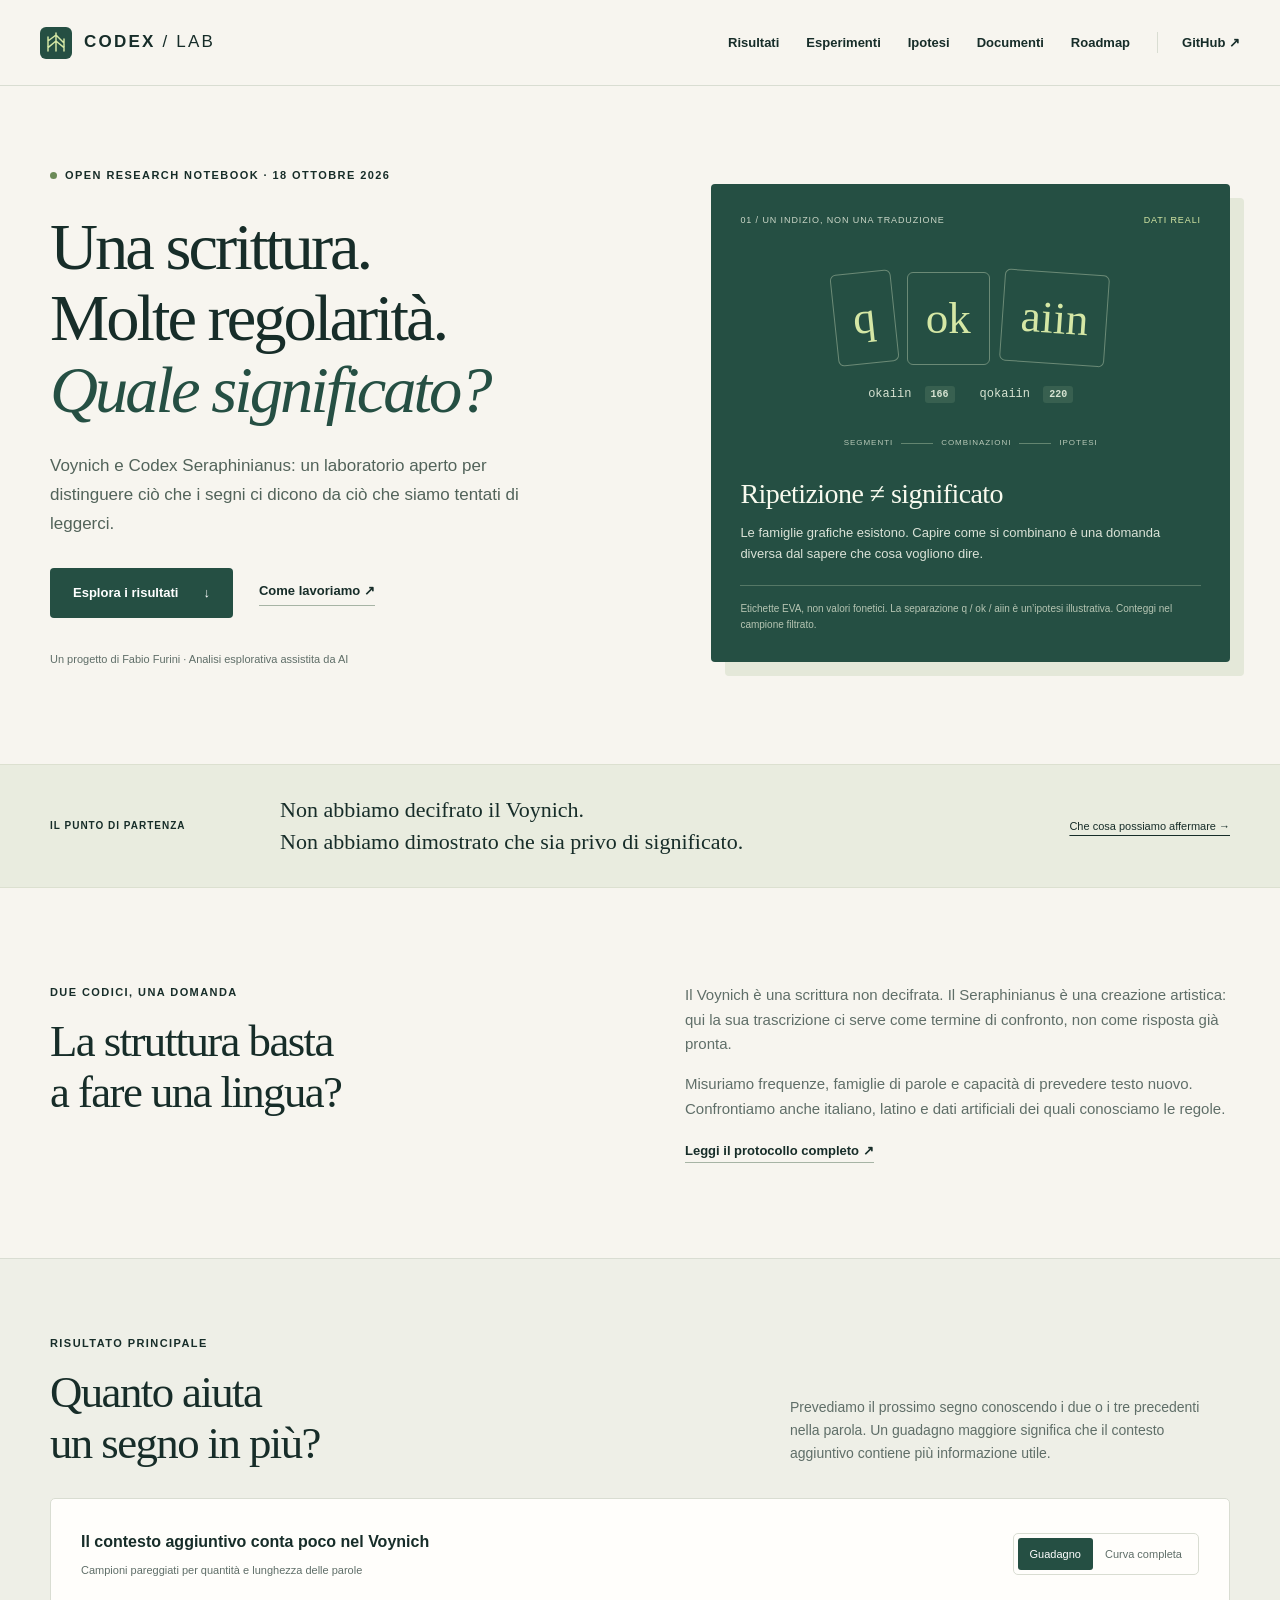
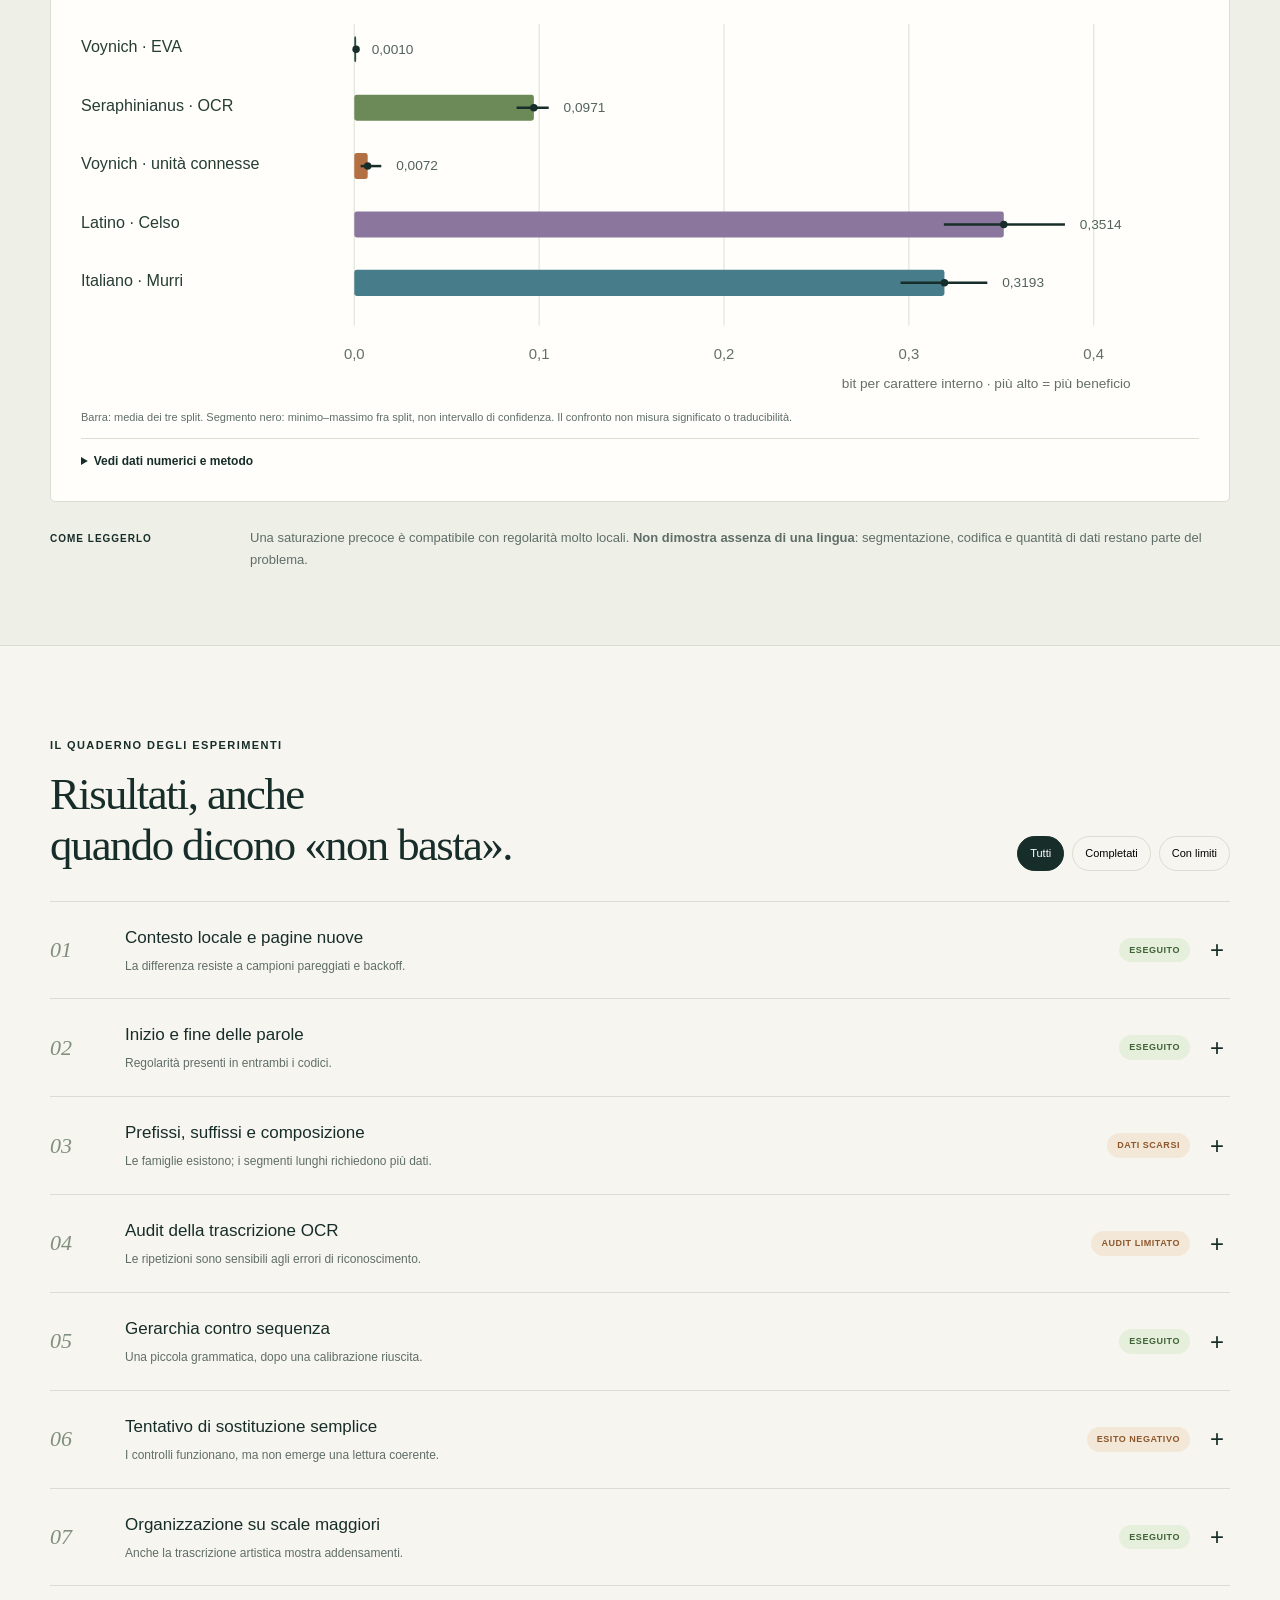
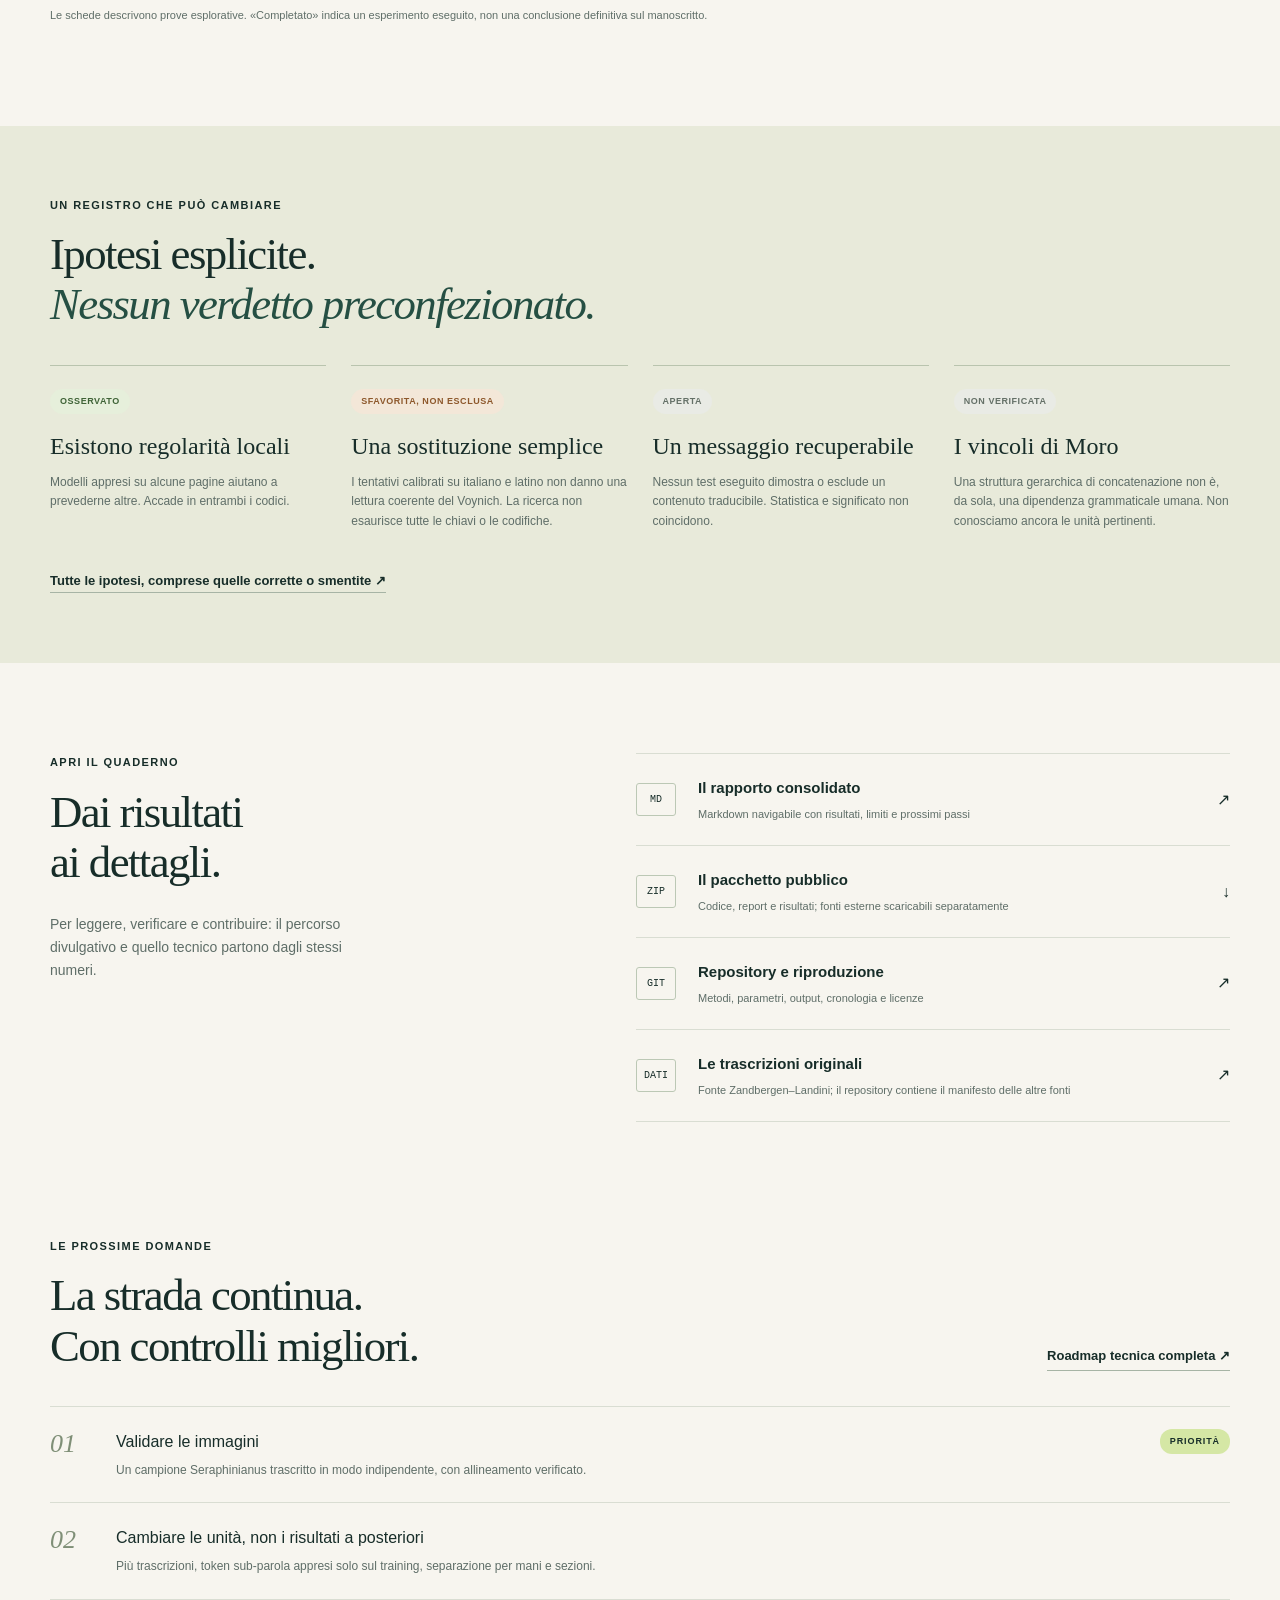
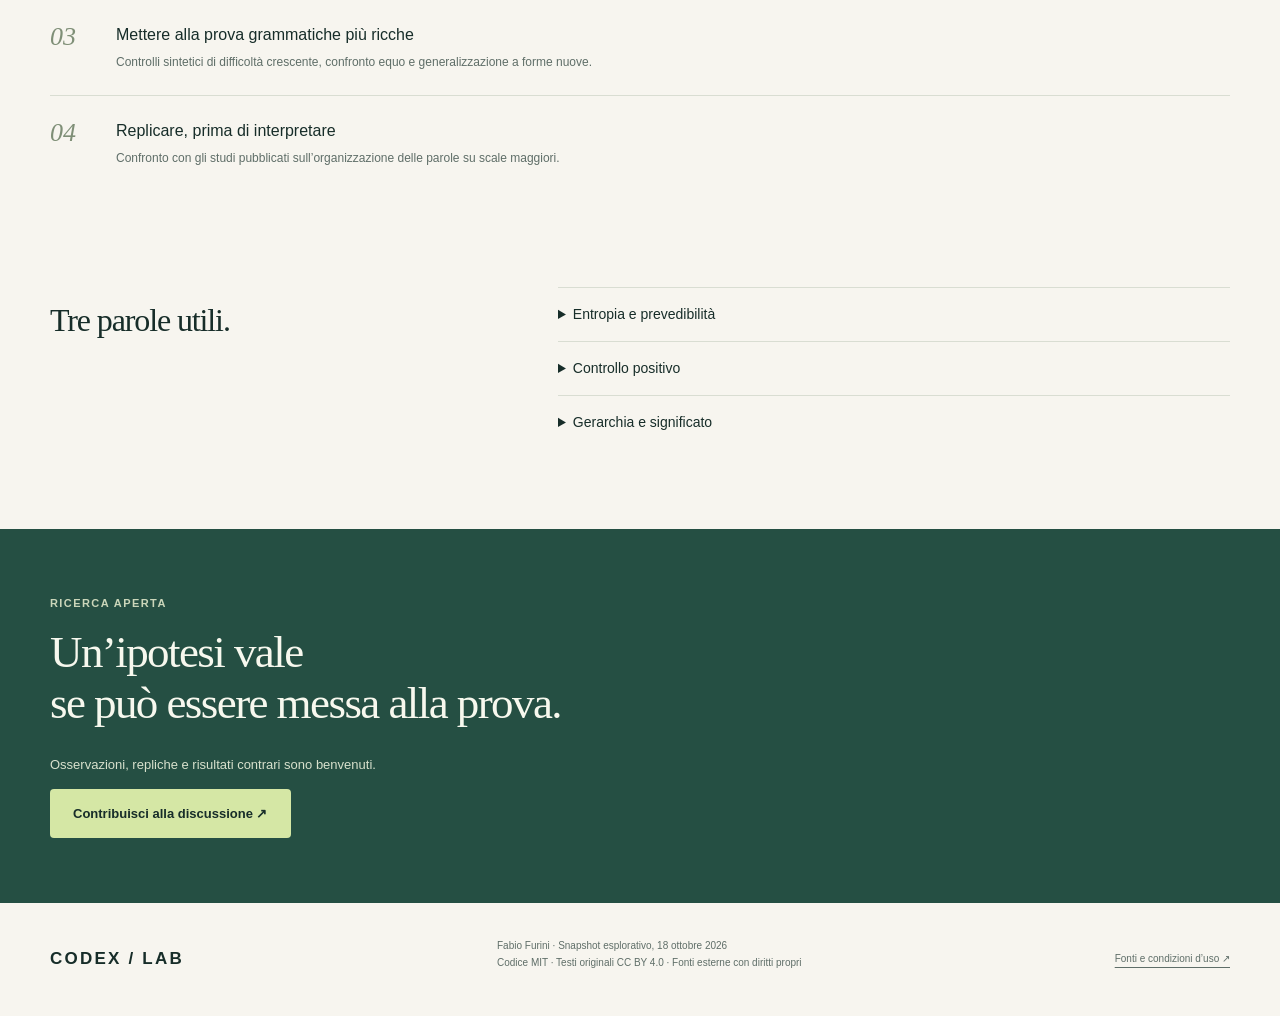
==== docs/index.html @ dea80197 "Publish structured research notebook, calibrated experiments and companion website" ====
<!doctype html><html lang="it"><head><meta charset="utf-8"><meta name="viewport" content="width=device-width,initial-scale=1"><meta name="description" content="Un laboratorio aperto su Voynich e Codex Seraphinianus: esperimenti riproducibili, ipotesi, risultati e limiti della decifrazione."><meta name="theme-color" content="#183b33"><title>Voynich & Seraphinianus — Open Research Lab</title><link rel="icon" href="assets/mark.svg" type="image/svg+xml"><link rel="stylesheet" href="styles.css"><script defer src="app.js"></script></head><body>
<a class="skip" href="#main">Salta al contenuto</a><header><a class="brand" href="#"><img src="assets/mark.svg" width="32" height="32" alt=""><span>CODEX<span class="brand-light"> / LAB</span></span></a><button id="menu" aria-controls="navigation" aria-expanded="false">Menu ☰</button><nav id="navigation" aria-label="Principale"><a href="#risultati">Risultati</a><a href="#esperimenti">Esperimenti</a><a href="#ipotesi">Ipotesi</a><a href="#documenti">Documenti</a><a href="#roadmap">Roadmap</a><a class="nav-repo" href="https://github.com/fabiofurini/voynich-seraphinianus-lab">GitHub ↗</a></nav></header>
<main id="main"><section class="hero wrap"><div class="hero-copy"><div class="eyebrow"><span class="dot"></span> OPEN RESEARCH NOTEBOOK · 18 OTTOBRE 2026</div><h1>Una scrittura.<br>Molte regolarità.<br><em>Quale significato?</em></h1><p class="lead">Voynich e Codex Seraphinianus: un laboratorio aperto per distinguere ciò che i segni ci dicono da ciò che siamo tentati di leggerci.</p><div class="actions"><a class="button primary" href="#risultati">Esplora i risultati <span>↓</span></a><a class="text-link" href="#metodo">Come lavoriamo ↗</a></div><p class="byline">Un progetto di Fabio Furini · Analisi esplorativa assistita da AI</p></div><div class="hero-panel"><div class="panel-caption"><span>01 / UN INDIZIO, NON UNA TRADUZIONE</span><span class="live">DATI REALI</span></div><div class="word-demo"><span>q</span><span>ok</span><span>aiin</span></div><div class="stems"><span>okaiin <b>166</b></span><span>qokaiin <b>220</b></span></div><div class="branch"><span>SEGMENTI</span><i></i><span>COMBINAZIONI</span><i></i><span>IPOTESI</span></div><h2>Ripetizione ≠ significato</h2><p>Le famiglie grafiche esistono. Capire come si combinano è una domanda diversa dal sapere che cosa vogliono dire.</p><small>Etichette EVA, non valori fonetici. La separazione q / ok / aiin è un’ipotesi illustrativa. Conteggi nel campione filtrato.</small></div></section>
<div class="statement"><div class="wrap"><span class="label">IL PUNTO DI PARTENZA</span><p>Non abbiamo decifrato il Voynich.<br>Non abbiamo dimostrato che sia privo di significato.</p><a href="#ipotesi">Che cosa possiamo affermare →</a></div></div>
<section class="wrap intro" id="metodo"><div><div class="eyebrow">DUE CODICI, UNA DOMANDA</div><h2>La struttura basta<br>a fare una lingua?</h2></div><div><p>Il Voynich è una scrittura non decifrata. Il Seraphinianus è una creazione artistica: qui la sua trascrizione ci serve come termine di confronto, non come risposta già pronta.</p><p>Misuriamo frequenze, famiglie di parole e capacità di prevedere testo nuovo. Confrontiamo anche italiano, latino e dati artificiali dei quali conosciamo le regole.</p><a class="text-link" href="https://github.com/fabiofurini/voynich-seraphinianus-lab/blob/main/REPRODUCIBILITY.md">Leggi il protocollo completo ↗</a></div></section>
<section class="results-section" id="risultati"><div class="wrap"><div class="section-head"><div><div class="eyebrow">RISULTATO PRINCIPALE</div><h2>Quanto aiuta<br>un segno in più?</h2></div><p>Prevediamo il prossimo segno conoscendo i due o i tre precedenti nella parola. Un guadagno maggiore significa che il contesto aggiuntivo contiene più informazione utile.</p></div><div class="chart-card"><div class="chart-toolbar"><div><h3>Il contesto aggiuntivo conta poco nel Voynich</h3><p>Campioni pareggiati per quantità e lunghezza delle parole</p></div><div class="segmented" role="group" aria-label="Tipo di grafico"><button class="selected" id="gain-view" aria-pressed="true">Guadagno</button><button id="curve-view" aria-pressed="false">Curva completa</button></div></div><div id="chart" class="chart" aria-live="polite"><p>Caricamento dei risultati…</p></div><p id="chart-note" class="chart-note"></p><details class="data-table"><summary>Vedi dati numerici e metodo</summary><div class="table-scroll"><table><caption>Guadagno da ordine 2 a 3, bit per carattere interno; tre split</caption><thead><tr><th>Corpus</th><th>Minimo</th><th>Massimo</th></tr></thead><tbody id="chart-values"></tbody></table></div><p>Stesso numero di parole per lunghezza (4–10 unità); pagine separate per apprendimento, validazione e verifica. Modelli interpolati con parametri scelti in validazione. Gli intervalli min–max non sono intervalli di confidenza. Le codifiche restano diverse; i controlli italiano e latino sono singoli testi.</p><p>Accorpare i gruppi EVA cambia l’unità osservata: il guadagno del Voynich non è esattamente zero.</p></details><noscript><p>JavaScript è disattivato. <a href="assets/results.json">Scarica i dati del grafico</a> oppure <a href="https://github.com/fabiofurini/voynich-seraphinianus-lab/blob/main/reports/2026-10-18-consolidated.md">leggi il rapporto Markdown</a>.</p></noscript></div><div class="reading"><span>COME LEGGERLO</span><p>Una saturazione precoce è compatibile con regolarità molto locali. <strong>Non dimostra assenza di una lingua</strong>: segmentazione, codifica e quantità di dati restano parte del problema.</p></div></div></section>
<section class="wrap experiments" id="esperimenti"><div class="section-head"><div><div class="eyebrow">IL QUADERNO DEGLI ESPERIMENTI</div><h2>Risultati, anche<br>quando dicono «non basta».</h2></div><div class="filters" role="group" aria-label="Filtra esperimenti"><button data-filter="all" class="selected" aria-pressed="true">Tutti</button><button data-filter="completed" aria-pressed="false">Completati</button><button data-filter="limited" aria-pressed="false">Con limiti</button></div></div><div id="experiment-list"></div><p class="muted">Le schede descrivono prove esplorative. «Completato» indica un esperimento eseguito, non una conclusione definitiva sul manoscritto.</p></section>
<section class="hypotheses-section" id="ipotesi"><div class="wrap"><div class="eyebrow">UN REGISTRO CHE PUÒ CAMBIARE</div><h2>Ipotesi esplicite.<br><em>Nessun verdetto preconfezionato.</em></h2><div class="hypothesis-grid"><article><span class="status green">OSSERVATO</span><h3>Esistono regolarità locali</h3><p>Modelli appresi su alcune pagine aiutano a prevederne altre. Accade in entrambi i codici.</p></article><article><span class="status amber">SFAVORITA, NON ESCLUSA</span><h3>Una sostituzione semplice</h3><p>I tentativi calibrati su italiano e latino non danno una lettura coerente del Voynich. La ricerca non esaurisce tutte le chiavi o le codifiche.</p></article><article><span class="status gray">APERTA</span><h3>Un messaggio recuperabile</h3><p>Nessun test eseguito dimostra o esclude un contenuto traducibile. Statistica e significato non coincidono.</p></article><article><span class="status gray">NON VERIFICATA</span><h3>I vincoli di Moro</h3><p>Una struttura gerarchica di concatenazione non è, da sola, una dipendenza grammaticale umana. Non conosciamo ancora le unità pertinenti.</p></article></div><a class="text-link" href="https://github.com/fabiofurini/voynich-seraphinianus-lab/blob/main/HYPOTHESES.md">Tutte le ipotesi, comprese quelle corrette o smentite ↗</a></div></section>
<section class="wrap document-section" id="documenti"><div><div class="eyebrow">APRI IL QUADERNO</div><h2>Dai risultati<br>ai dettagli.</h2><p>Per leggere, verificare e contribuire: il percorso divulgativo e quello tecnico partono dagli stessi numeri.</p></div><div class="document-list"><a href="https://github.com/fabiofurini/voynich-seraphinianus-lab/blob/main/reports/2026-10-18-consolidated.md"><span class="doc-icon">MD</span><div><h3>Il rapporto consolidato</h3><p>Markdown navigabile con risultati, limiti e prossimi passi</p></div><span>↗</span></a><a href="downloads/lab-public-snapshot.zip"><span class="doc-icon">ZIP</span><div><h3>Il pacchetto pubblico</h3><p>Codice, report e risultati; fonti esterne scaricabili separatamente</p></div><span>↓</span></a><a href="https://github.com/fabiofurini/voynich-seraphinianus-lab"><span class="doc-icon">GIT</span><div><h3>Repository e riproduzione</h3><p>Metodi, parametri, output, cronologia e licenze</p></div><span>↗</span></a><a href="https://www.voynich.nu/transcr.html"><span class="doc-icon">DATI</span><div><h3>Le trascrizioni originali</h3><p>Fonte Zandbergen–Landini; il repository contiene il manifesto delle altre fonti</p></div><span>↗</span></a></div></section>
<section class="wrap roadmap" id="roadmap"><div class="section-head"><div><div class="eyebrow">LE PROSSIME DOMANDE</div><h2>La strada continua.<br>Con controlli migliori.</h2></div><a class="text-link" href="https://github.com/fabiofurini/voynich-seraphinianus-lab/blob/main/ROADMAP.md">Roadmap tecnica completa ↗</a></div><ol><li><span>01</span><div><h3>Validare le immagini</h3><p>Un campione Seraphinianus trascritto in modo indipendente, con allineamento verificato.</p></div><b>PRIORITÀ</b></li><li><span>02</span><div><h3>Cambiare le unità, non i risultati a posteriori</h3><p>Più trascrizioni, token sub-parola appresi solo sul training, separazione per mani e sezioni.</p></div></li><li><span>03</span><div><h3>Mettere alla prova grammatiche più ricche</h3><p>Controlli sintetici di difficoltà crescente, confronto equo e generalizzazione a forme nuove.</p></div></li><li><span>04</span><div><h3>Replicare, prima di interpretare</h3><p>Confronto con gli studi pubblicati sull’organizzazione delle parole su scale maggiori.</p></div></li></ol></section>
<section class="wrap glossary"><h2>Tre parole utili.</h2><div><details><summary>Entropia e prevedibilità</summary><p>Misuriamo quanti bit servono al modello per descrivere un segno non ancora visto. Meno bit significa una previsione migliore, non una traduzione migliore.</p></details><details><summary>Controllo positivo</summary><p>Un testo artificiale di cui conosciamo la regola. Se il test non la trova lì, non possiamo interpretare il suo fallimento sul Voynich.</p></details><details><summary>Gerarchia e significato</summary><p>Una grammatica probabilistica può organizzare sequenze in alberi senza assegnare loro significati. La sola esistenza di un albero non verifica i vincoli discussi da Andrea Moro.</p></details></div></section>
<section class="closing"><div class="wrap"><div class="eyebrow">RICERCA APERTA</div><h2>Un’ipotesi vale<br>se può essere messa alla prova.</h2><p>Osservazioni, repliche e risultati contrari sono benvenuti.</p><a class="button primary" href="https://github.com/fabiofurini/voynich-seraphinianus-lab/issues">Contribuisci alla discussione ↗</a></div></section></main><footer class="wrap"><a class="brand" href="#">CODEX / LAB</a><p>Fabio Furini · Snapshot esplorativo, 18 ottobre 2026<br>Codice MIT · Testi originali CC BY 4.0 · Fonti esterne con diritti propri</p><a href="https://github.com/fabiofurini/voynich-seraphinianus-lab/blob/main/RIGHTS.md">Fonti e condizioni d’uso ↗</a></footer></body></html>
---- docs/styles.css ----
:root{--paper:#f7f5ef;--ink:#172d29;--muted:#5f6e68;--green:#254f43;--lime:#d5e7a5;--line:#d9ddd2;--orange:#b56a3d;--white:#fffefb;--serif:Georgia,'Times New Roman',serif;--sans:Inter,Arial,Helvetica,sans-serif}*{box-sizing:border-box}html{scroll-behavior:smooth;scroll-padding-top:100px}body{margin:0;background:var(--paper);color:var(--ink);font-family:var(--sans);font-size:16px;line-height:1.65}a{color:inherit;text-underline-offset:5px}button,a{-webkit-tap-highlight-color:transparent}button{font:inherit;cursor:pointer}button:focus-visible,a:focus-visible,summary:focus-visible{outline:3px solid #b07839;outline-offset:5px}.wrap{width:min(1180px,calc(100% - 80px));margin:auto}header{height:86px;display:flex;align-items:center;justify-content:space-between;border-bottom:1px solid var(--line);padding:0 40px;position:sticky;top:0;background:#f7f5eff5;backdrop-filter:blur(12px);z-index:10}.brand{font-size:17px;letter-spacing:.13em;font-weight:800;display:flex;align-items:center;gap:12px;text-decoration:none}.brand-light{font-weight:400}nav{display:flex;gap:27px;align-items:center;font-size:13px;font-weight:600}nav a{text-decoration:none}nav a:hover{color:var(--orange)}.nav-repo{border-left:1px solid var(--line);padding-left:24px}#menu{display:none}.skip{position:absolute;top:-100px;background:var(--ink);color:white;padding:12px;z-index:100}.skip:focus{top:0}.hero{display:grid;grid-template-columns:1.15fr 1fr;gap:65px;align-items:center;padding-top:80px;padding-bottom:85px}.eyebrow{font-size:11px;letter-spacing:.13em;font-weight:700;display:flex;align-items:center;gap:8px}.dot{height:7px;width:7px;border-radius:50%;background:#6b8a57;display:inline-block}h1,h2,h3,p{margin-top:0}h1{font:normal clamp(42px,5.2vw,72px)/1.07 var(--serif);letter-spacing:-.045em;margin:27px 0}h1 em,h2 em{font-weight:normal;color:var(--green)}.lead{font-size:17px;line-height:1.7;max-width:490px;color:#52635a}.actions{display:flex;align-items:center;gap:26px;margin-top:30px}.button{padding:14px 23px;border-radius:4px;display:inline-flex;align-items:center;gap:25px;text-decoration:none;font-size:13px;font-weight:700}.primary{background:var(--green);color:white;transition:background .2s,transform .2s}.primary:hover{background:#356853;transform:translateY(-2px)}.text-link{font-size:13px;font-weight:650;text-decoration:none;border-bottom:1px solid #a7b4a5;padding-bottom:4px}.byline{font-size:11px;color:var(--muted);margin-top:32px}.hero-panel{background:var(--green);color:#f8faee;padding:29px;border-radius:4px;position:relative;box-shadow:14px 14px 0 #e4e8d9}.panel-caption{display:flex;justify-content:space-between;gap:16px;font-size:9px;letter-spacing:.1em;color:#cad6c7}.live{color:var(--lime);white-space:nowrap}.word-demo{display:flex;align-items:center;justify-content:center;gap:12px;padding:45px 0 20px}.word-demo span{font-family:var(--serif);font-size:45px;border:1px solid #6b8a76;border-radius:6px;padding:8px 18px;color:var(--lime)}.word-demo span:first-child{transform:rotate(-6deg)}.word-demo span:last-child{transform:rotate(4deg)}.stems{display:flex;justify-content:center;gap:25px;font-family:monospace;font-size:12px;color:#d7e3d2}.stems b{font-size:10px;background:#386050;border-radius:3px;padding:3px 6px;margin-left:6px}.branch{display:flex;align-items:center;justify-content:center;font-size:8px;letter-spacing:.12em;color:#b8c9b8;margin:32px 0 28px}.branch i{height:1px;width:32px;background:#638570;margin:0 8px}.hero-panel h2{font:normal 28px var(--serif);letter-spacing:-.02em;margin-bottom:12px}.hero-panel p{font-size:13px;color:#dae2d7;margin-bottom:20px}.hero-panel small{display:block;font-size:10px;line-height:1.6;color:#b6c5b3;border-top:1px solid #557866;padding-top:15px}.statement{background:#e9ecdf;border-block:1px solid #dce0d0}.statement>.wrap{display:grid;grid-template-columns:200px 1fr auto;align-items:center;gap:30px;padding-block:29px}.label{font-size:10px;font-weight:700;letter-spacing:.1em}.statement p{font:normal 22px/1.45 var(--serif);margin:0}.statement a{font-size:11px}.intro{display:grid;grid-template-columns:1fr 1fr;gap:90px;padding-block:95px}h2{font:normal clamp(30px,3.5vw,46px)/1.13 var(--serif);letter-spacing:-.035em;margin-top:15px;margin-bottom:25px}.intro p{font-size:15px;color:var(--muted)}.results-section{padding:75px 0;background:#eeefe7;border-block:1px solid var(--line)}.section-head{display:flex;align-items:end;justify-content:space-between;gap:65px;margin-bottom:30px}.section-head h2{margin-bottom:0}.section-head>p{max-width:440px;font-size:14px;color:var(--muted);margin-bottom:3px}.chart-card{background:var(--white);border:1px solid var(--line);border-radius:5px;padding:30px}.chart-toolbar{display:flex;align-items:center;justify-content:space-between;gap:25px}.chart-toolbar h3{font-size:16px;margin-bottom:5px}.chart-toolbar p{font-size:11px;color:var(--muted);margin:0}.segmented{display:flex;padding:4px;border:1px solid var(--line);border-radius:5px;white-space:nowrap}.segmented button{padding:7px 12px;background:none;border:0;color:var(--muted);font-size:11px;border-radius:3px}.segmented .selected{background:var(--green);color:white}.chart{margin-top:20px;min-height:300px}.chart svg{width:100%;height:auto;display:block}.chart-note{font-size:11px;color:var(--muted);margin-top:12px}.data-table{border-top:1px solid var(--line);padding-top:13px;font-size:12px}.data-table summary{cursor:pointer;font-weight:700}.data-table p{font-size:12px;color:var(--muted);margin-top:14px}table{border-collapse:collapse;width:100%;font-size:12px;margin:16px 0}caption{text-align:left;font-size:11px;margin-bottom:10px}td,th{text-align:left;border-bottom:1px solid var(--line);padding:9px}.table-scroll{overflow:auto}.reading{display:grid;grid-template-columns:170px 1fr;gap:30px;margin-top:25px;align-items:start}.reading span{font-size:10px;letter-spacing:.1em;font-weight:700;padding-top:4px}.reading p{font-size:13px;color:var(--muted);margin:0}.experiments{padding-block:90px}.filters{display:flex;gap:8px;flex-wrap:wrap}.filters button{font-size:11px;padding:7px 12px;border:1px solid var(--line);background:transparent;border-radius:20px}.filters .selected{background:var(--ink);color:white;border-color:var(--ink)}.experiment{border-top:1px solid var(--line);padding:22px 0}.experiment:last-child{border-bottom:1px solid var(--line)}.experiment summary{display:grid;grid-template-columns:55px 1fr auto 20px;gap:20px;align-items:center;cursor:pointer;list-style:none}.experiment summary::-webkit-details-marker{display:none}.experiment summary::after{content:'+';font-size:24px;font-weight:300}.experiment[open] summary::after{content:'−'}.exp-number{font:italic 22px var(--serif);color:#7e8f7d}.experiment h3{font-size:17px;margin:0;font-weight:500}.experiment .description{font-size:12px;color:var(--muted);margin:5px 0 0}.exp-detail{padding:23px 40px 3px 75px;max-width:900px}.exp-detail p{font-size:13px;color:var(--muted)}.exp-detail strong{color:var(--ink)}.exp-detail a{font-size:12px}.status{display:inline-block;font-size:9px;letter-spacing:.06em;font-weight:750;border-radius:20px;padding:5px 10px;white-space:nowrap}.green{background:#e6efdb;color:#3f6337}.amber{background:#f3e7d8;color:#8d582c}.gray{background:#e9ebe5;color:#647067}.muted{font-size:11px;color:var(--muted);margin-top:20px}.hypotheses-section{background:#e8eada;padding:70px 0}.hypothesis-grid{display:grid;grid-template-columns:repeat(4,1fr);gap:25px;margin:35px 0}.hypothesis-grid article{border-top:1px solid #b9c4ae;padding-top:20px}.hypothesis-grid h3{font-family:var(--serif);font-weight:400;font-size:24px;line-height:1.2;margin:18px 0 12px}.hypothesis-grid p{font-size:12px;color:var(--muted);margin-bottom:0}.document-section{display:grid;grid-template-columns:.9fr 1.1fr;gap:100px;padding-block:90px}.document-section>div>p{max-width:330px;color:var(--muted);font-size:14px}.document-list>a{display:flex;align-items:center;gap:22px;text-decoration:none;padding:22px 0;border-bottom:1px solid var(--line)}.document-list>a:first-child{border-top:1px solid var(--line)}.document-list>a:hover h3{text-decoration:underline;text-underline-offset:4px}.document-list>a>span:last-child{margin-left:auto}.doc-icon{font:10px monospace;border:1px solid #bcc8b5;border-radius:3px;padding:10px 7px;min-width:40px;text-align:center}.document-list h3{font-size:15px;font-weight:600;margin:0 0 4px}.document-list p{font-size:11px;color:var(--muted);margin:0}.roadmap{padding-top:25px;padding-bottom:80px}.roadmap ol{list-style:none;padding:0;margin-top:35px}.roadmap li{display:flex;gap:30px;align-items:start;border-top:1px solid var(--line);padding:22px 0}.roadmap li>span{font:italic 26px var(--serif);color:#7f8f77;min-width:36px}.roadmap h3{font-size:16px;font-weight:500;margin:0 0 5px}.roadmap p{font-size:12px;color:var(--muted);margin:0}.roadmap b{margin-left:auto;white-space:nowrap;font-size:9px;letter-spacing:.1em;background:var(--lime);padding:5px 10px;border-radius:12px}.glossary{display:grid;grid-template-columns:1fr 1.5fr;gap:60px;padding-bottom:80px}.glossary h2{font-size:32px}.glossary details{padding:15px 0;border-top:1px solid var(--line)}.glossary summary{font-size:14px;cursor:pointer}.glossary p{font-size:12px;color:var(--muted);padding-top:12px}.closing{background:var(--green);color:#f7f8ee;padding:65px 0}.closing .eyebrow{color:#cbd6ba}.closing h2{font-size:45px}.closing p{font-size:13px;color:#d8e1cd}.closing .button{background:var(--lime);color:var(--ink)}footer{padding-block:35px;display:flex;align-items:center;justify-content:space-between;gap:30px}footer p,footer>a:last-child{font-size:10px;color:var(--muted)}[hidden]{display:none!important}@media(max-width:1000px){nav{gap:16px}.wrap{width:calc(100% - 48px)}header{padding-inline:24px}.hero{gap:30px}.statement>.wrap{grid-template-columns:160px 1fr}.statement a{grid-column:2}.hypothesis-grid{grid-template-columns:repeat(2,1fr)}.document-section{gap:40px}.section-head{gap:30px}.hero-panel{padding:24px}.word-demo span{font-size:35px;padding:7px 12px}}@media(max-width:720px){html{scroll-padding-top:80px}header{height:70px}.wrap{width:calc(100% - 36px)}#menu{display:block;border:0;background:none;font-size:12px;padding:10px}nav{display:none;position:absolute;top:70px;left:0;right:0;background:var(--paper);padding:22px;box-shadow:0 10px 20px #14291a15;flex-direction:column;align-items:start;gap:18px}nav.open{display:flex}.nav-repo{border:0;padding:0}.hero{grid-template-columns:1fr;padding-top:40px;gap:35px;padding-bottom:55px}h1{font-size:48px}.hero-panel{margin-right:10px}.word-demo{padding-top:26px}.word-demo span{font-size:40px}.statement>.wrap{grid-template-columns:1fr;gap:12px;padding-block:24px}.statement a{grid-column:1}.intro{grid-template-columns:1fr;gap:15px;padding-block:55px}.section-head{display:block}.section-head>p{margin-top:20px}.results-section{padding-block:45px}.chart-card{padding:18px}.chart-toolbar{align-items:start;flex-direction:column;gap:15px}.chart-toolbar h3{font-size:15px}.chart{min-height:230px}.reading{grid-template-columns:1fr;gap:8px}.experiments{padding-block:55px}.filters{margin-top:22px}.experiment summary{grid-template-columns:25px 1fr 15px;gap:12px}.experiment summary>.status{grid-column:2;justify-self:start;grid-row:2}.experiment summary::after{grid-column:3;grid-row:1}.experiment h3{font-size:16px}.exp-detail{padding:18px 10px 0 37px}.hypotheses-section{padding-block:45px}.hypothesis-grid{grid-template-columns:1fr;gap:25px}.hypothesis-grid h3{margin-top:12px}.document-section{grid-template-columns:1fr;padding-block:55px;gap:15px}.document-list>a{gap:15px}.roadmap{padding-bottom:45px}.roadmap li{gap:15px;flex-wrap:wrap}.roadmap li div{flex:1;min-width:190px}.roadmap b{margin-left:50px}.glossary{grid-template-columns:1fr;gap:10px;padding-bottom:45px}.closing h2{font-size:36px}.closing{padding-block:45px}footer{flex-direction:column;align-items:start;gap:10px}.actions{gap:20px}.button{padding:13px 17px}.lead{font-size:16px}}@media(prefers-reduced-motion:reduce){html{scroll-behavior:auto}*{transition:none!important}}
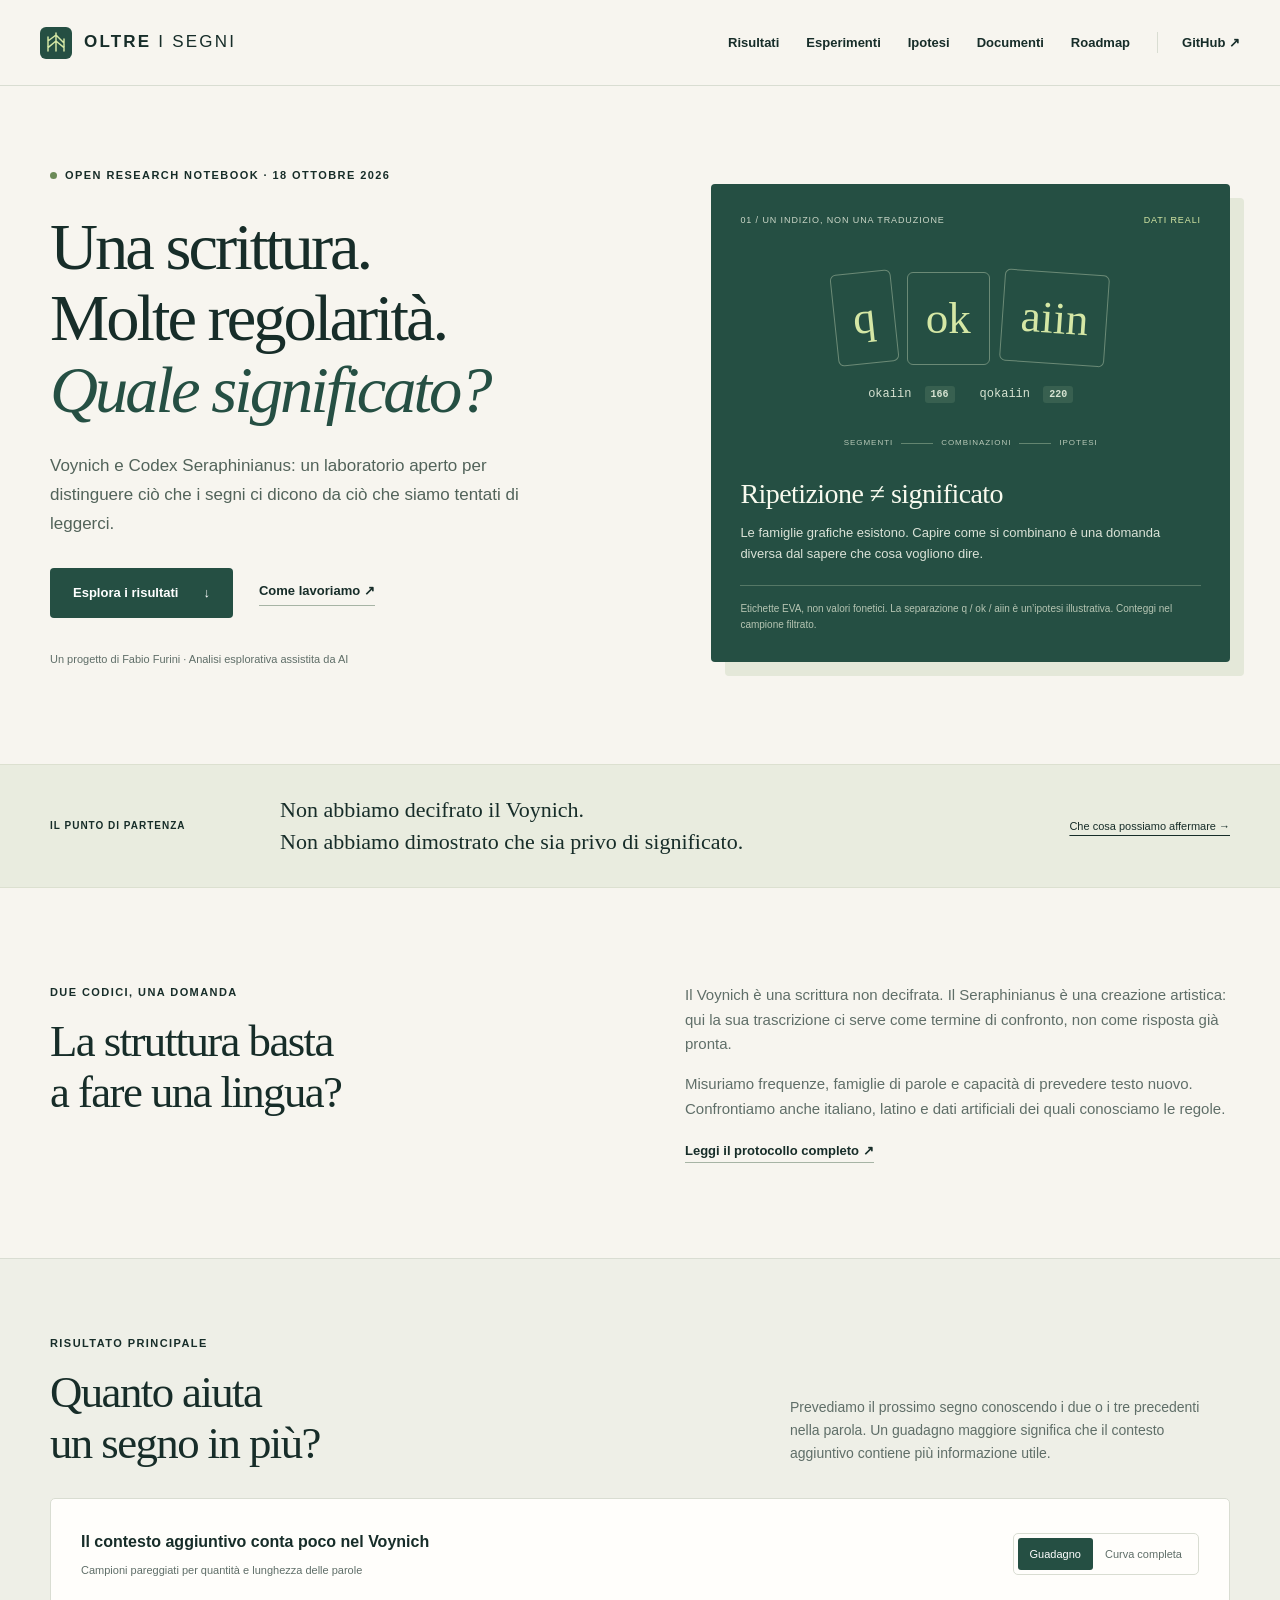
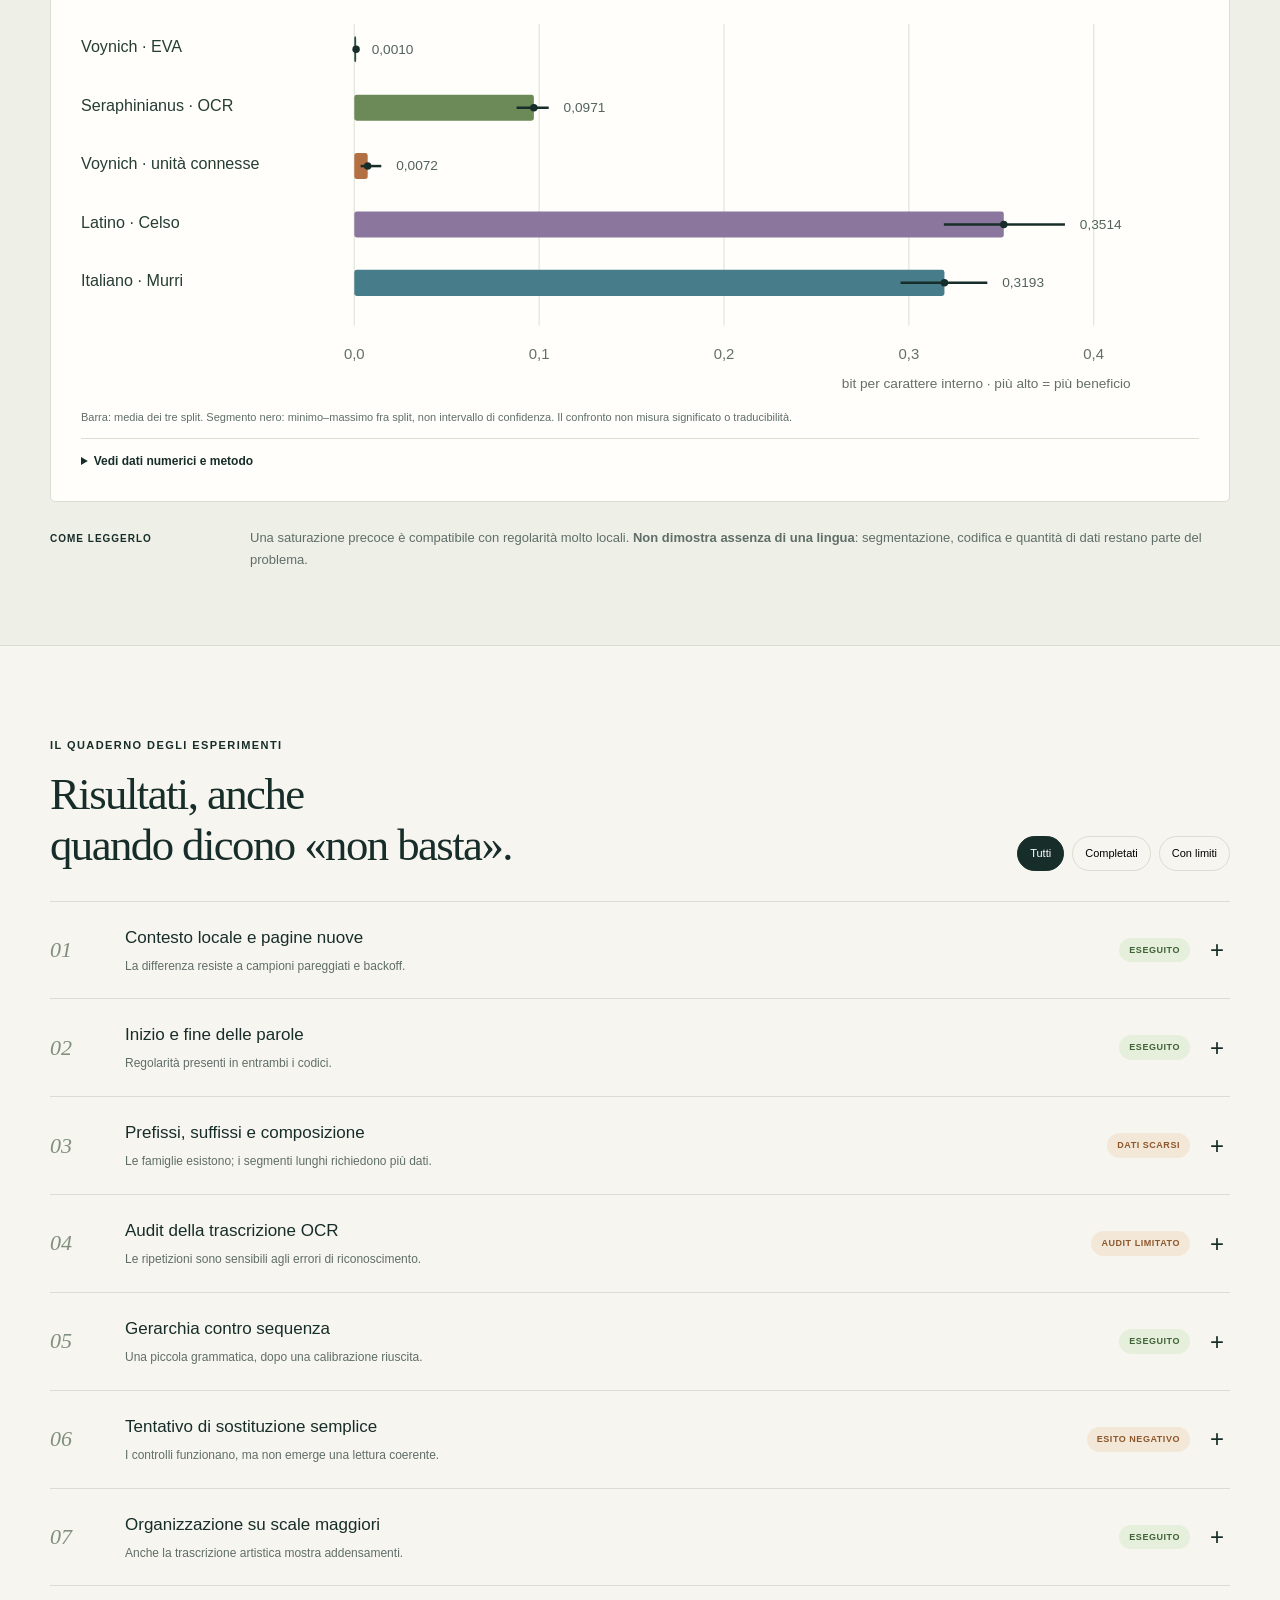
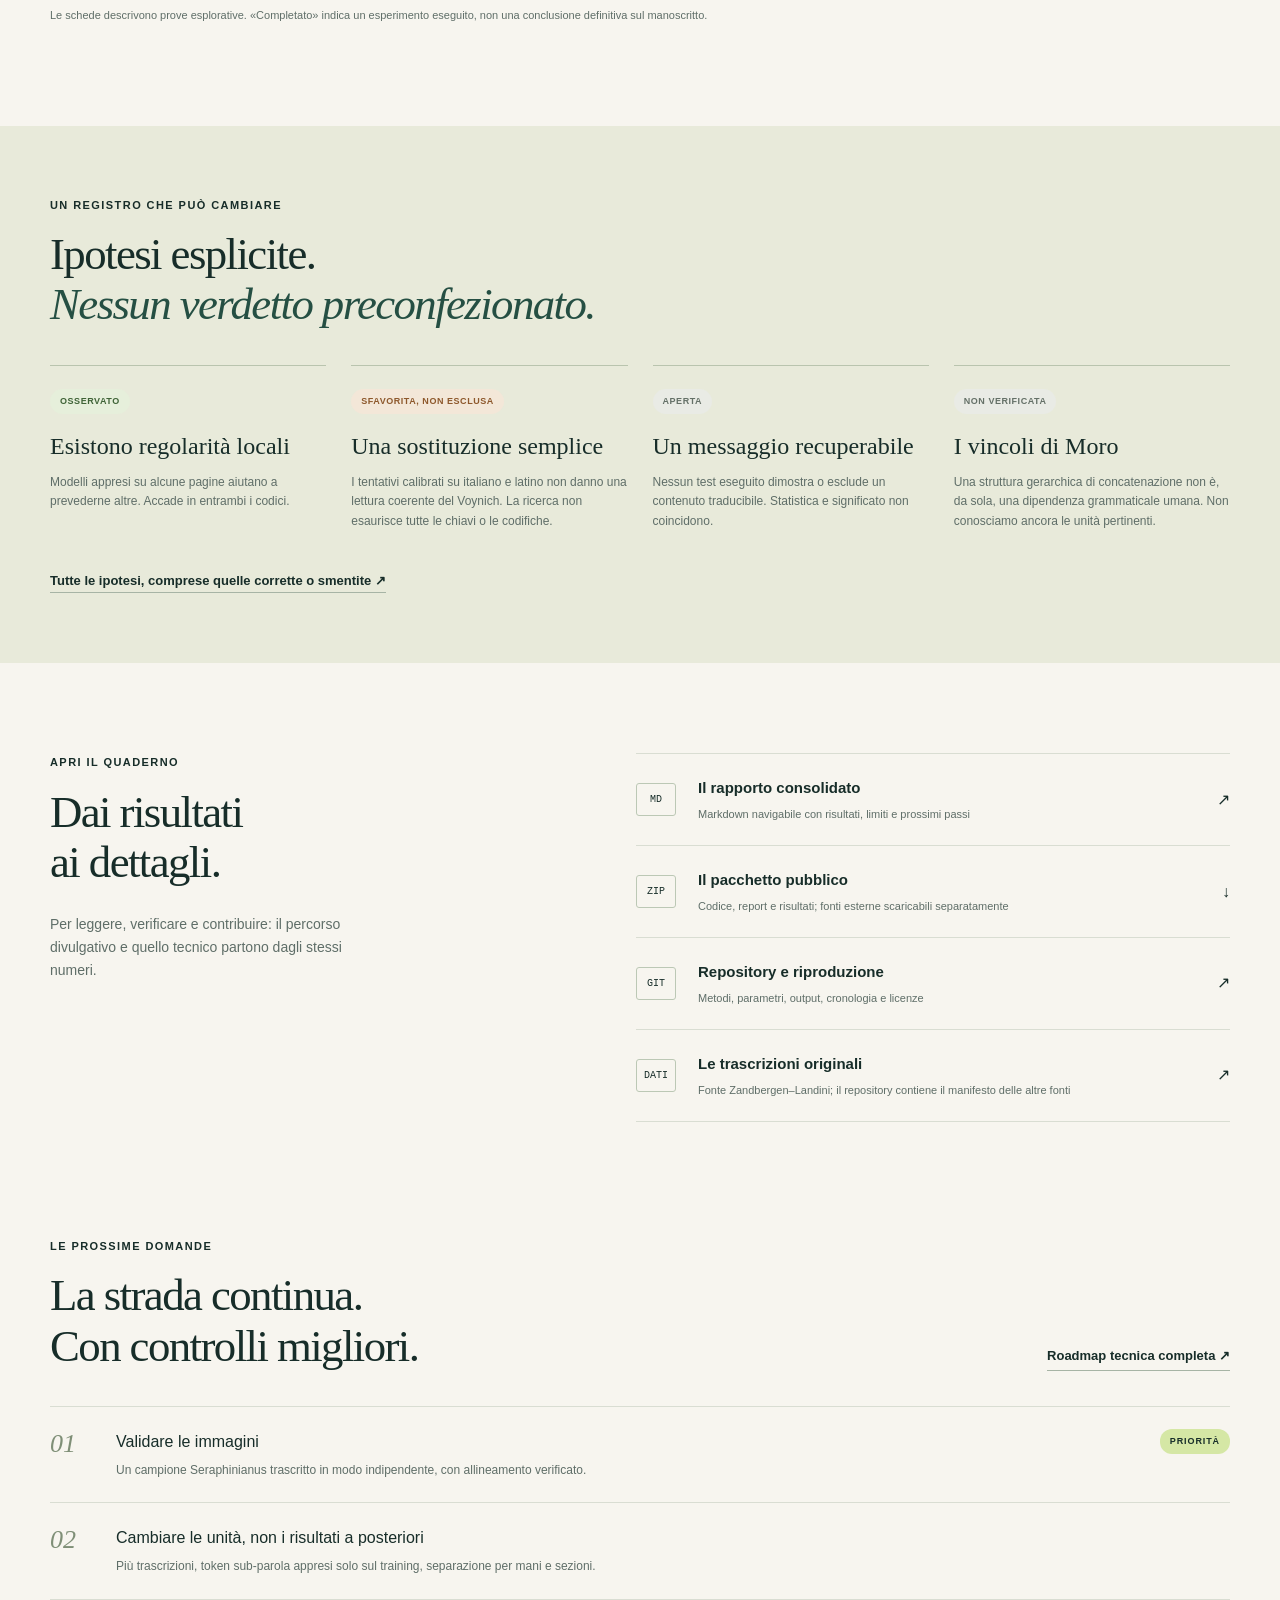
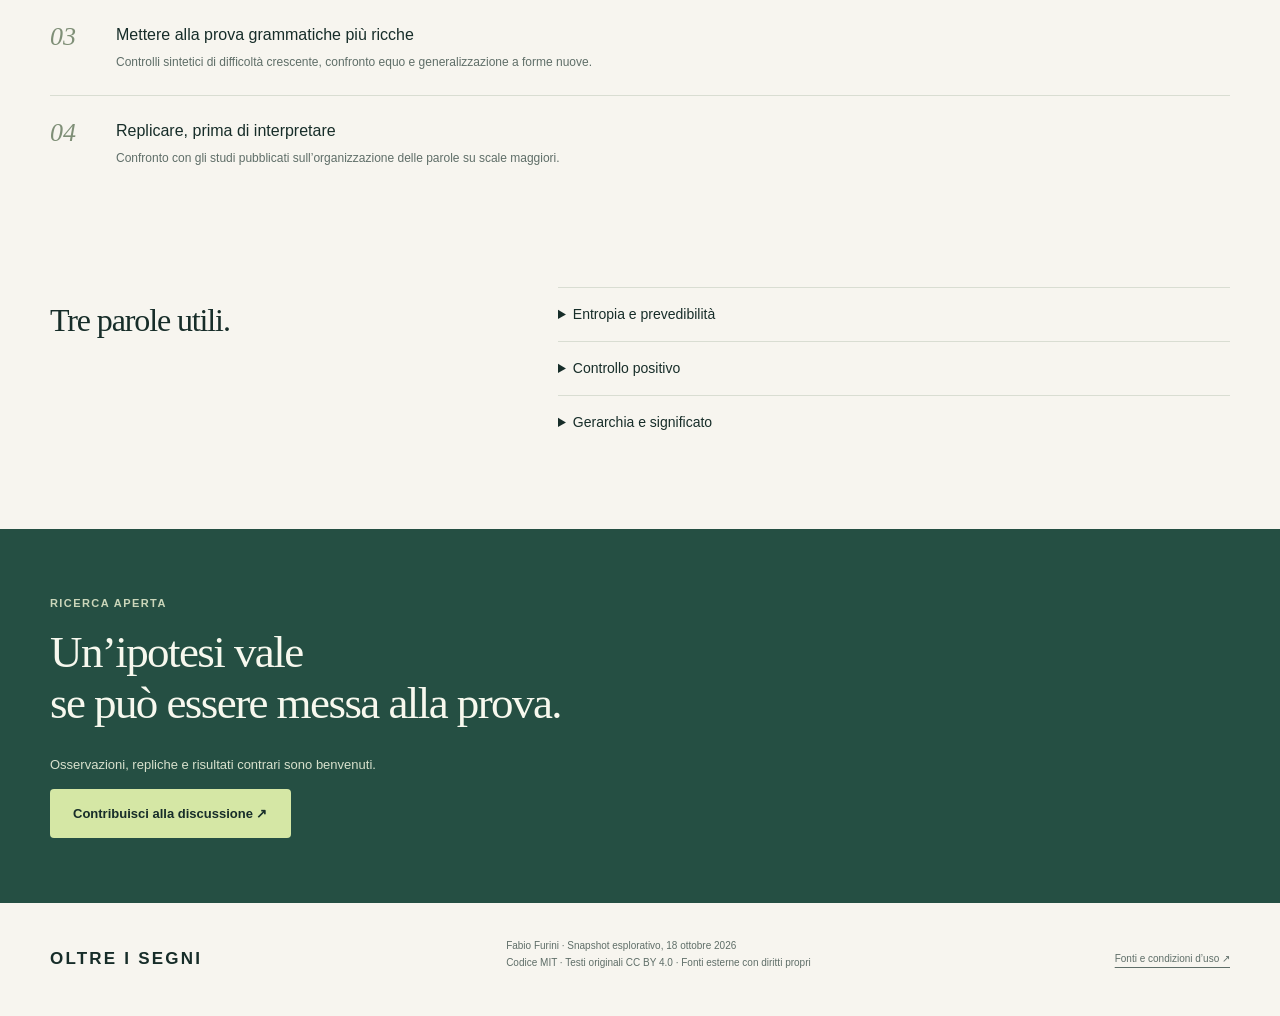
==== commit a1771850: "Name the project Oltre i segni and finalize navigable Markdown documentation" ====
--- a/docs/index.html
+++ b/docs/index.html
@@ -1,5 +1,5 @@
-<!doctype html><html lang="it"><head><meta charset="utf-8"><meta name="viewport" content="width=device-width,initial-scale=1"><meta name="description" content="Un laboratorio aperto su Voynich e Codex Seraphinianus: esperimenti riproducibili, ipotesi, risultati e limiti della decifrazione."><meta name="theme-color" content="#183b33"><title>Voynich & Seraphinianus — Open Research Lab</title><link rel="icon" href="assets/mark.svg" type="image/svg+xml"><link rel="stylesheet" href="styles.css"><script defer src="app.js"></script></head><body>
-<a class="skip" href="#main">Salta al contenuto</a><header><a class="brand" href="#"><img src="assets/mark.svg" width="32" height="32" alt=""><span>CODEX<span class="brand-light"> / LAB</span></span></a><button id="menu" aria-controls="navigation" aria-expanded="false">Menu ☰</button><nav id="navigation" aria-label="Principale"><a href="#risultati">Risultati</a><a href="#esperimenti">Esperimenti</a><a href="#ipotesi">Ipotesi</a><a href="#documenti">Documenti</a><a href="#roadmap">Roadmap</a><a class="nav-repo" href="https://github.com/fabiofurini/voynich-seraphinianus-lab">GitHub ↗</a></nav></header>
+<!doctype html><html lang="it"><head><meta charset="utf-8"><meta name="viewport" content="width=device-width,initial-scale=1"><meta name="description" content="Un laboratorio aperto su Voynich e Codex Seraphinianus: esperimenti riproducibili, ipotesi, risultati e limiti della decifrazione."><meta name="theme-color" content="#183b33"><title>Oltre i segni — Voynich e Seraphinianus</title><link rel="icon" href="assets/mark.svg" type="image/svg+xml"><link rel="stylesheet" href="styles.css"><script defer src="app.js"></script></head><body>
+<a class="skip" href="#main">Salta al contenuto</a><header><a class="brand" href="#"><img src="assets/mark.svg" width="32" height="32" alt=""><span>OLTRE<span class="brand-light"> I SEGNI</span></span></a><button id="menu" aria-controls="navigation" aria-expanded="false">Menu ☰</button><nav id="navigation" aria-label="Principale"><a href="#risultati">Risultati</a><a href="#esperimenti">Esperimenti</a><a href="#ipotesi">Ipotesi</a><a href="#documenti">Documenti</a><a href="#roadmap">Roadmap</a><a class="nav-repo" href="https://github.com/fabiofurini/voynich-seraphinianus-lab">GitHub ↗</a></nav></header>
 <main id="main"><section class="hero wrap"><div class="hero-copy"><div class="eyebrow"><span class="dot"></span> OPEN RESEARCH NOTEBOOK · 18 OTTOBRE 2026</div><h1>Una scrittura.<br>Molte regolarità.<br><em>Quale significato?</em></h1><p class="lead">Voynich e Codex Seraphinianus: un laboratorio aperto per distinguere ciò che i segni ci dicono da ciò che siamo tentati di leggerci.</p><div class="actions"><a class="button primary" href="#risultati">Esplora i risultati <span>↓</span></a><a class="text-link" href="#metodo">Come lavoriamo ↗</a></div><p class="byline">Un progetto di Fabio Furini · Analisi esplorativa assistita da AI</p></div><div class="hero-panel"><div class="panel-caption"><span>01 / UN INDIZIO, NON UNA TRADUZIONE</span><span class="live">DATI REALI</span></div><div class="word-demo"><span>q</span><span>ok</span><span>aiin</span></div><div class="stems"><span>okaiin <b>166</b></span><span>qokaiin <b>220</b></span></div><div class="branch"><span>SEGMENTI</span><i></i><span>COMBINAZIONI</span><i></i><span>IPOTESI</span></div><h2>Ripetizione ≠ significato</h2><p>Le famiglie grafiche esistono. Capire come si combinano è una domanda diversa dal sapere che cosa vogliono dire.</p><small>Etichette EVA, non valori fonetici. La separazione q / ok / aiin è un’ipotesi illustrativa. Conteggi nel campione filtrato.</small></div></section>
 <div class="statement"><div class="wrap"><span class="label">IL PUNTO DI PARTENZA</span><p>Non abbiamo decifrato il Voynich.<br>Non abbiamo dimostrato che sia privo di significato.</p><a href="#ipotesi">Che cosa possiamo affermare →</a></div></div>
 <section class="wrap intro" id="metodo"><div><div class="eyebrow">DUE CODICI, UNA DOMANDA</div><h2>La struttura basta<br>a fare una lingua?</h2></div><div><p>Il Voynich è una scrittura non decifrata. Il Seraphinianus è una creazione artistica: qui la sua trascrizione ci serve come termine di confronto, non come risposta già pronta.</p><p>Misuriamo frequenze, famiglie di parole e capacità di prevedere testo nuovo. Confrontiamo anche italiano, latino e dati artificiali dei quali conosciamo le regole.</p><a class="text-link" href="https://github.com/fabiofurini/voynich-seraphinianus-lab/blob/main/REPRODUCIBILITY.md">Leggi il protocollo completo ↗</a></div></section>
@@ -9,4 +9,4 @@
 <section class="wrap document-section" id="documenti"><div><div class="eyebrow">APRI IL QUADERNO</div><h2>Dai risultati<br>ai dettagli.</h2><p>Per leggere, verificare e contribuire: il percorso divulgativo e quello tecnico partono dagli stessi numeri.</p></div><div class="document-list"><a href="https://github.com/fabiofurini/voynich-seraphinianus-lab/blob/main/reports/2026-10-18-consolidated.md"><span class="doc-icon">MD</span><div><h3>Il rapporto consolidato</h3><p>Markdown navigabile con risultati, limiti e prossimi passi</p></div><span>↗</span></a><a href="downloads/lab-public-snapshot.zip"><span class="doc-icon">ZIP</span><div><h3>Il pacchetto pubblico</h3><p>Codice, report e risultati; fonti esterne scaricabili separatamente</p></div><span>↓</span></a><a href="https://github.com/fabiofurini/voynich-seraphinianus-lab"><span class="doc-icon">GIT</span><div><h3>Repository e riproduzione</h3><p>Metodi, parametri, output, cronologia e licenze</p></div><span>↗</span></a><a href="https://www.voynich.nu/transcr.html"><span class="doc-icon">DATI</span><div><h3>Le trascrizioni originali</h3><p>Fonte Zandbergen–Landini; il repository contiene il manifesto delle altre fonti</p></div><span>↗</span></a></div></section>
 <section class="wrap roadmap" id="roadmap"><div class="section-head"><div><div class="eyebrow">LE PROSSIME DOMANDE</div><h2>La strada continua.<br>Con controlli migliori.</h2></div><a class="text-link" href="https://github.com/fabiofurini/voynich-seraphinianus-lab/blob/main/ROADMAP.md">Roadmap tecnica completa ↗</a></div><ol><li><span>01</span><div><h3>Validare le immagini</h3><p>Un campione Seraphinianus trascritto in modo indipendente, con allineamento verificato.</p></div><b>PRIORITÀ</b></li><li><span>02</span><div><h3>Cambiare le unità, non i risultati a posteriori</h3><p>Più trascrizioni, token sub-parola appresi solo sul training, separazione per mani e sezioni.</p></div></li><li><span>03</span><div><h3>Mettere alla prova grammatiche più ricche</h3><p>Controlli sintetici di difficoltà crescente, confronto equo e generalizzazione a forme nuove.</p></div></li><li><span>04</span><div><h3>Replicare, prima di interpretare</h3><p>Confronto con gli studi pubblicati sull’organizzazione delle parole su scale maggiori.</p></div></li></ol></section>
 <section class="wrap glossary"><h2>Tre parole utili.</h2><div><details><summary>Entropia e prevedibilità</summary><p>Misuriamo quanti bit servono al modello per descrivere un segno non ancora visto. Meno bit significa una previsione migliore, non una traduzione migliore.</p></details><details><summary>Controllo positivo</summary><p>Un testo artificiale di cui conosciamo la regola. Se il test non la trova lì, non possiamo interpretare il suo fallimento sul Voynich.</p></details><details><summary>Gerarchia e significato</summary><p>Una grammatica probabilistica può organizzare sequenze in alberi senza assegnare loro significati. La sola esistenza di un albero non verifica i vincoli discussi da Andrea Moro.</p></details></div></section>
-<section class="closing"><div class="wrap"><div class="eyebrow">RICERCA APERTA</div><h2>Un’ipotesi vale<br>se può essere messa alla prova.</h2><p>Osservazioni, repliche e risultati contrari sono benvenuti.</p><a class="button primary" href="https://github.com/fabiofurini/voynich-seraphinianus-lab/issues">Contribuisci alla discussione ↗</a></div></section></main><footer class="wrap"><a class="brand" href="#">CODEX / LAB</a><p>Fabio Furini · Snapshot esplorativo, 18 ottobre 2026<br>Codice MIT · Testi originali CC BY 4.0 · Fonti esterne con diritti propri</p><a href="https://github.com/fabiofurini/voynich-seraphinianus-lab/blob/main/RIGHTS.md">Fonti e condizioni d’uso ↗</a></footer></body></html>
+<section class="closing"><div class="wrap"><div class="eyebrow">RICERCA APERTA</div><h2>Un’ipotesi vale<br>se può essere messa alla prova.</h2><p>Osservazioni, repliche e risultati contrari sono benvenuti.</p><a class="button primary" href="https://github.com/fabiofurini/voynich-seraphinianus-lab/issues">Contribuisci alla discussione ↗</a></div></section></main><footer class="wrap"><a class="brand" href="#">OLTRE I SEGNI</a><p>Fabio Furini · Snapshot esplorativo, 18 ottobre 2026<br>Codice MIT · Testi originali CC BY 4.0 · Fonti esterne con diritti propri</p><a href="https://github.com/fabiofurini/voynich-seraphinianus-lab/blob/main/RIGHTS.md">Fonti e condizioni d’uso ↗</a></footer></body></html>
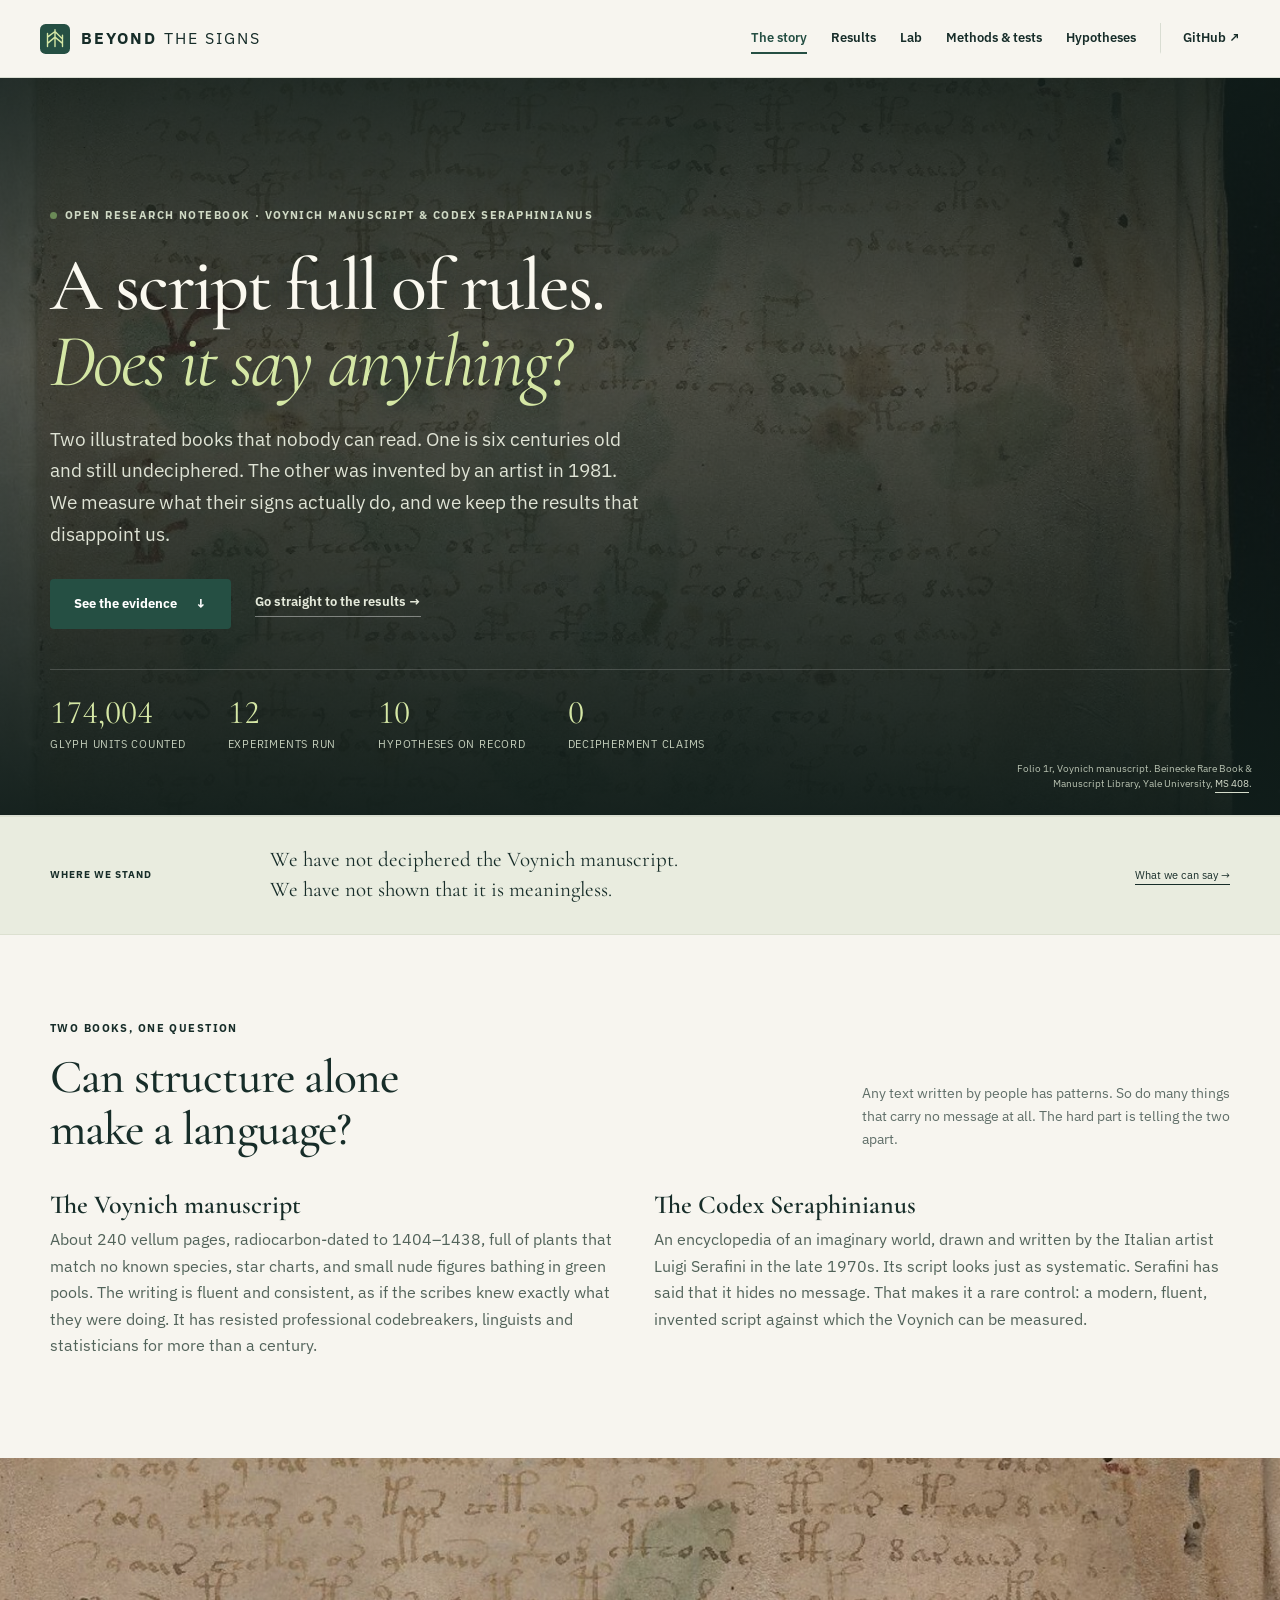
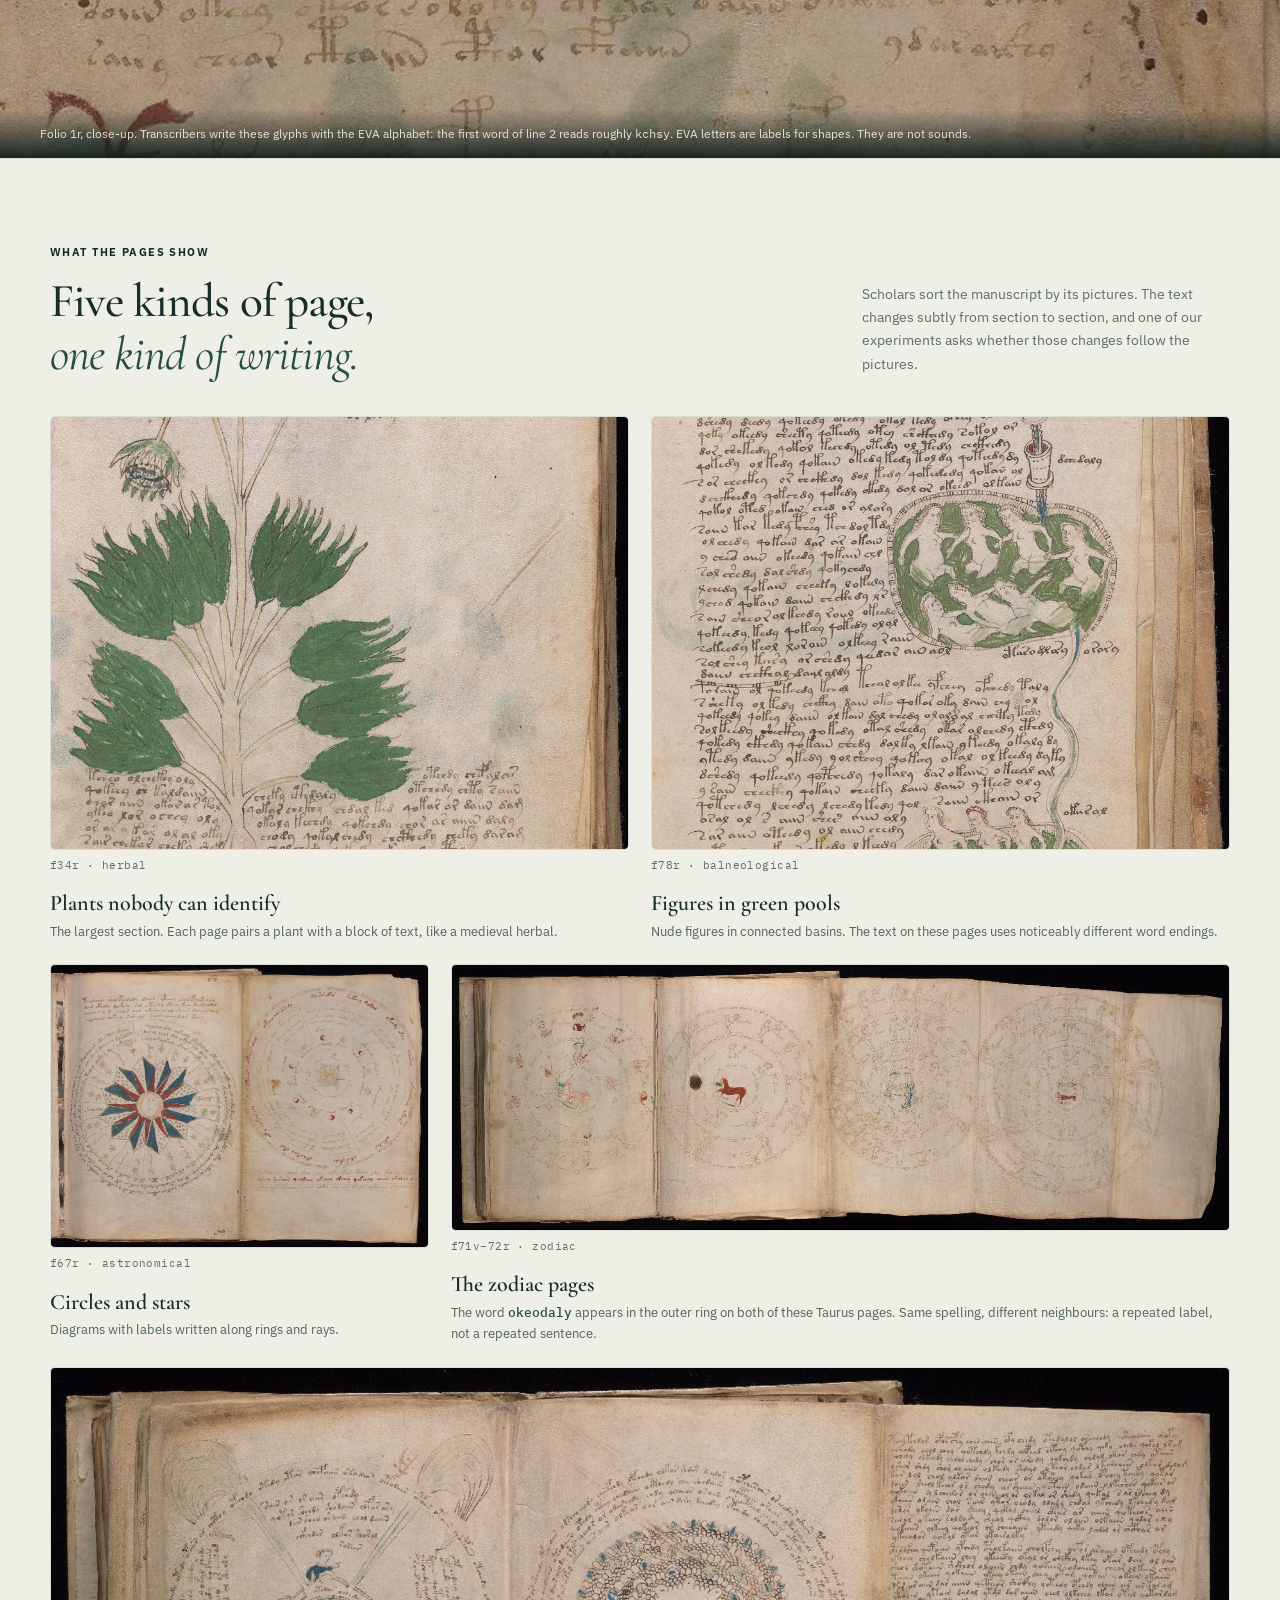
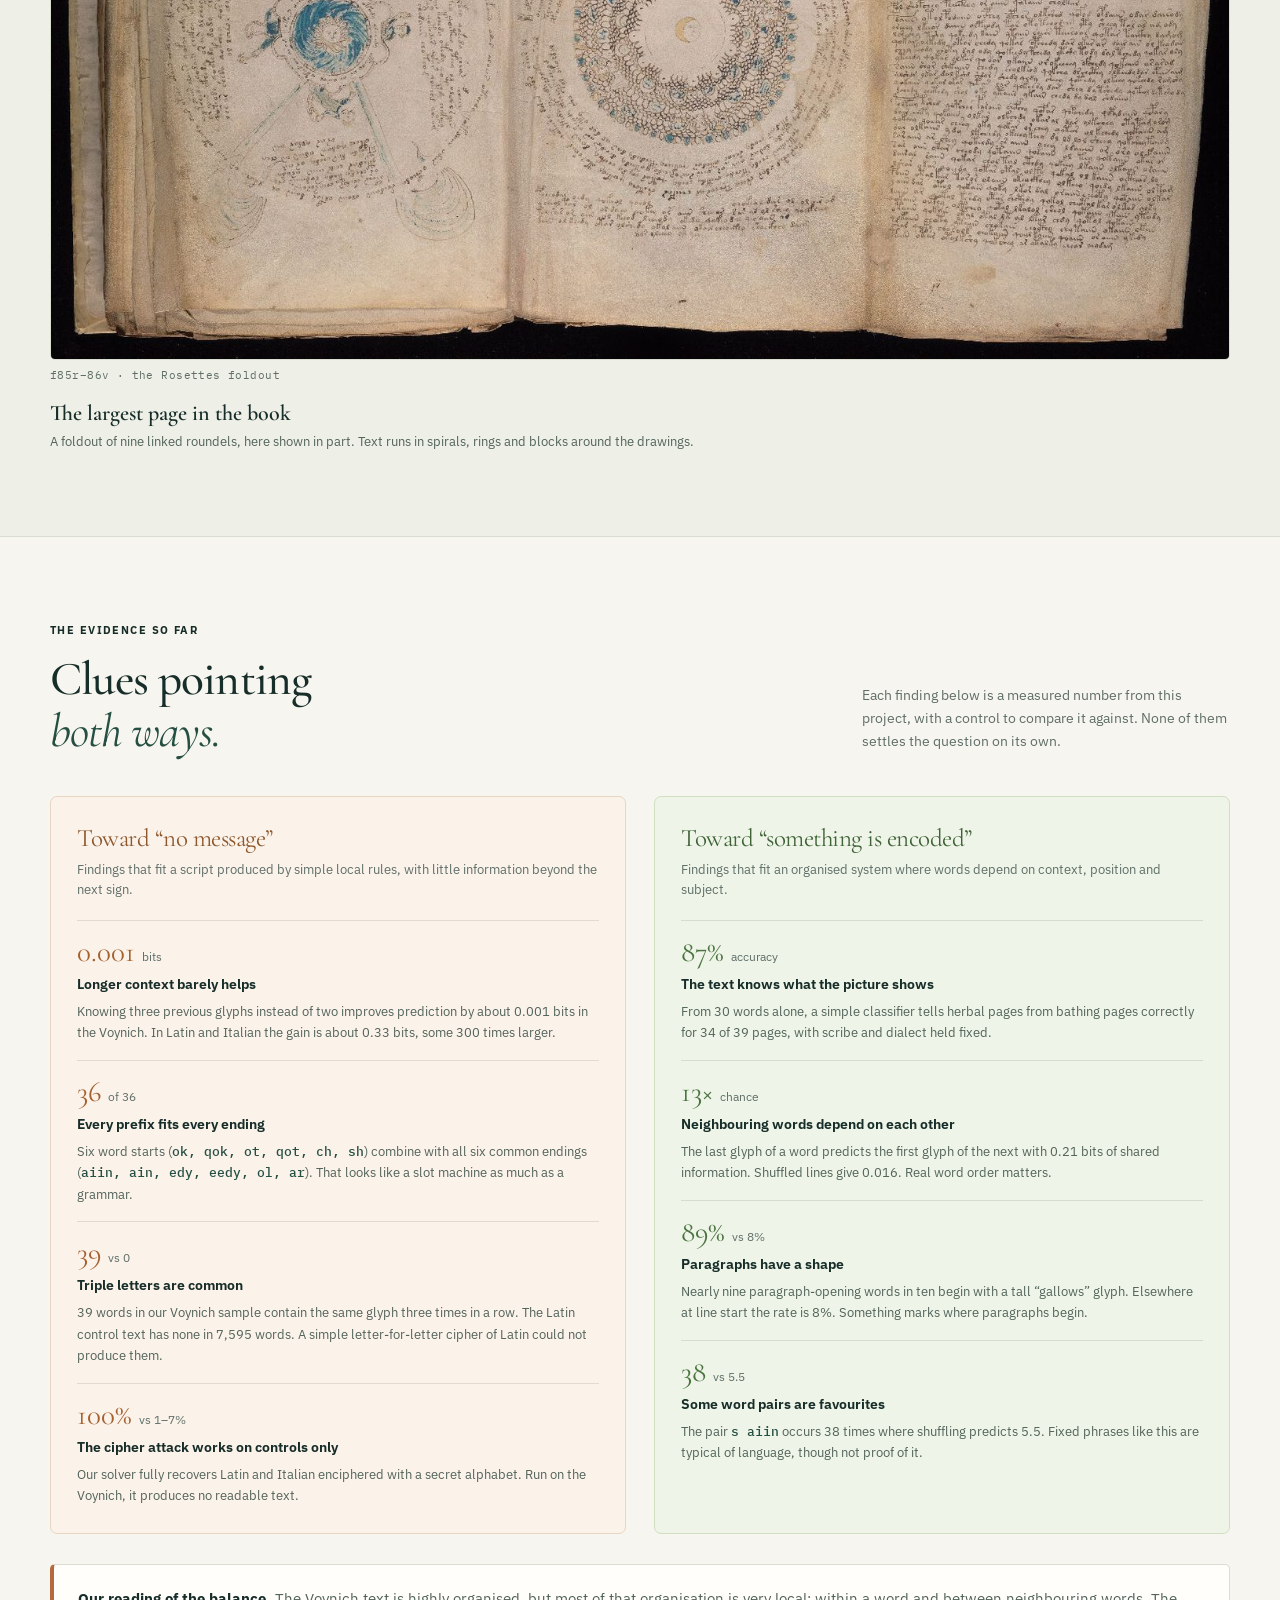
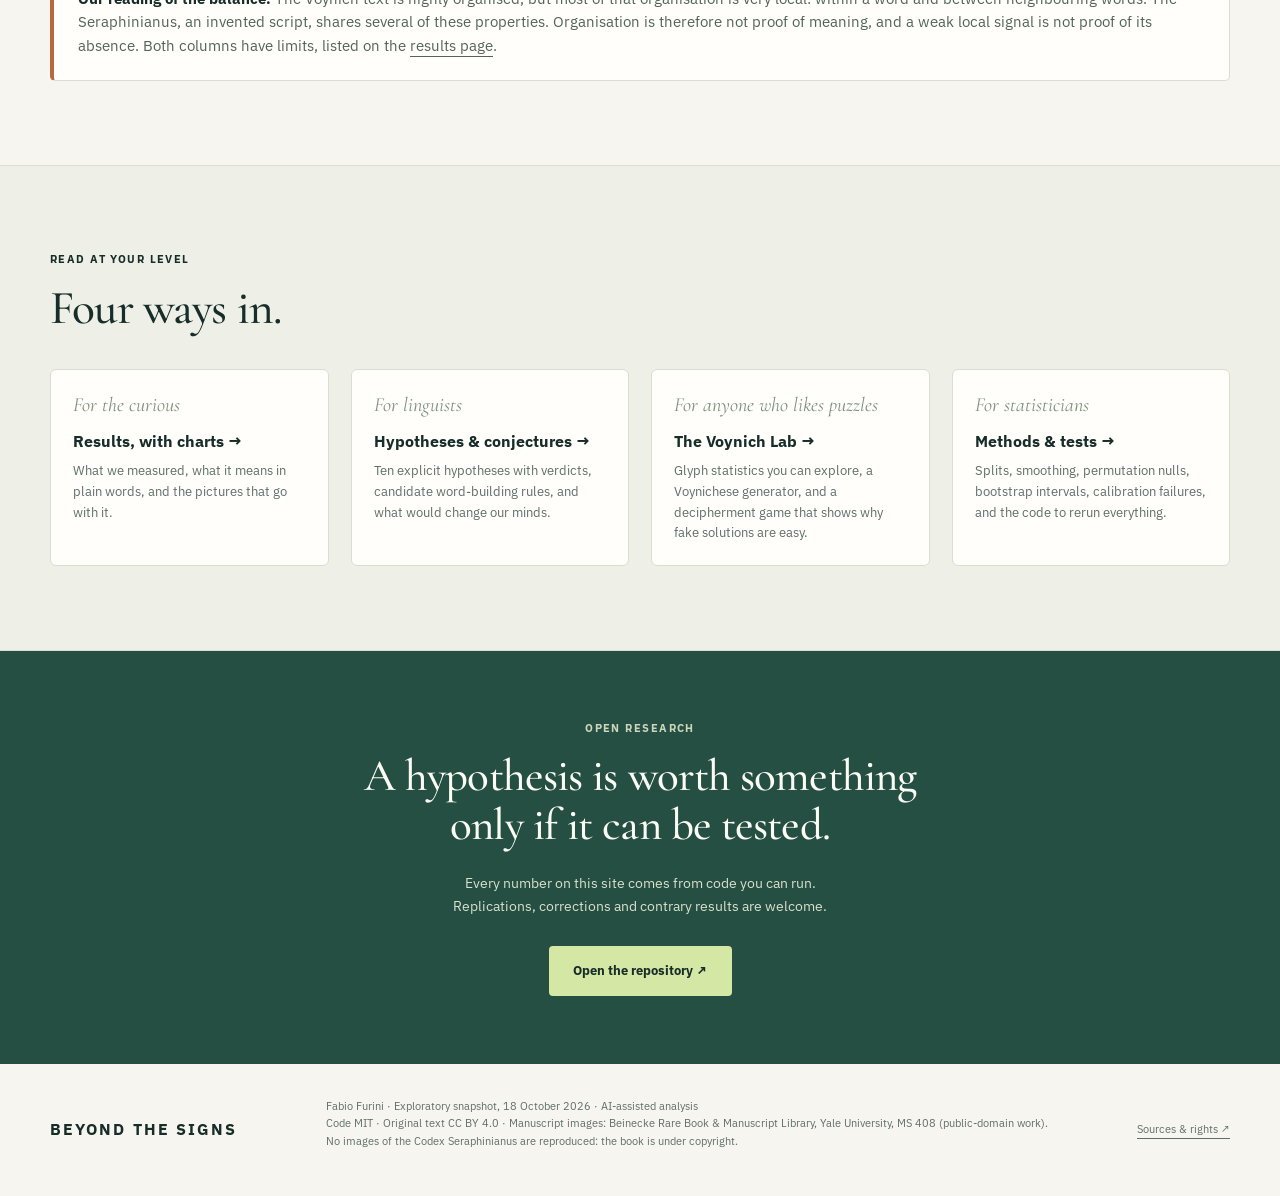
==== commit 1aa26543: "Translate to English, reorganise repository and rebuild website Repository - All documentation in En" ====
--- a/docs/index.html
+++ b/docs/index.html
@@ -1,12 +1,244 @@
-<!doctype html><html lang="it"><head><meta charset="utf-8"><meta name="viewport" content="width=device-width,initial-scale=1"><meta name="description" content="Un laboratorio aperto su Voynich e Codex Seraphinianus: esperimenti riproducibili, ipotesi, risultati e limiti della decifrazione."><meta name="theme-color" content="#183b33"><title>Oltre i segni — Voynich e Seraphinianus</title><link rel="icon" href="assets/mark.svg" type="image/svg+xml"><link rel="stylesheet" href="styles.css"><script defer src="app.js"></script></head><body>
-<a class="skip" href="#main">Salta al contenuto</a><header><a class="brand" href="#"><img src="assets/mark.svg" width="32" height="32" alt=""><span>OLTRE<span class="brand-light"> I SEGNI</span></span></a><button id="menu" aria-controls="navigation" aria-expanded="false">Menu ☰</button><nav id="navigation" aria-label="Principale"><a href="#risultati">Risultati</a><a href="#esperimenti">Esperimenti</a><a href="#ipotesi">Ipotesi</a><a href="#documenti">Documenti</a><a href="#roadmap">Roadmap</a><a class="nav-repo" href="https://github.com/fabiofurini/voynich-seraphinianus-lab">GitHub ↗</a></nav></header>
-<main id="main"><section class="hero wrap"><div class="hero-copy"><div class="eyebrow"><span class="dot"></span> OPEN RESEARCH NOTEBOOK · 18 OTTOBRE 2026</div><h1>Una scrittura.<br>Molte regolarità.<br><em>Quale significato?</em></h1><p class="lead">Voynich e Codex Seraphinianus: un laboratorio aperto per distinguere ciò che i segni ci dicono da ciò che siamo tentati di leggerci.</p><div class="actions"><a class="button primary" href="#risultati">Esplora i risultati <span>↓</span></a><a class="text-link" href="#metodo">Come lavoriamo ↗</a></div><p class="byline">Un progetto di Fabio Furini · Analisi esplorativa assistita da AI</p></div><div class="hero-panel"><div class="panel-caption"><span>01 / UN INDIZIO, NON UNA TRADUZIONE</span><span class="live">DATI REALI</span></div><div class="word-demo"><span>q</span><span>ok</span><span>aiin</span></div><div class="stems"><span>okaiin <b>166</b></span><span>qokaiin <b>220</b></span></div><div class="branch"><span>SEGMENTI</span><i></i><span>COMBINAZIONI</span><i></i><span>IPOTESI</span></div><h2>Ripetizione ≠ significato</h2><p>Le famiglie grafiche esistono. Capire come si combinano è una domanda diversa dal sapere che cosa vogliono dire.</p><small>Etichette EVA, non valori fonetici. La separazione q / ok / aiin è un’ipotesi illustrativa. Conteggi nel campione filtrato.</small></div></section>
-<div class="statement"><div class="wrap"><span class="label">IL PUNTO DI PARTENZA</span><p>Non abbiamo decifrato il Voynich.<br>Non abbiamo dimostrato che sia privo di significato.</p><a href="#ipotesi">Che cosa possiamo affermare →</a></div></div>
-<section class="wrap intro" id="metodo"><div><div class="eyebrow">DUE CODICI, UNA DOMANDA</div><h2>La struttura basta<br>a fare una lingua?</h2></div><div><p>Il Voynich è una scrittura non decifrata. Il Seraphinianus è una creazione artistica: qui la sua trascrizione ci serve come termine di confronto, non come risposta già pronta.</p><p>Misuriamo frequenze, famiglie di parole e capacità di prevedere testo nuovo. Confrontiamo anche italiano, latino e dati artificiali dei quali conosciamo le regole.</p><a class="text-link" href="https://github.com/fabiofurini/voynich-seraphinianus-lab/blob/main/REPRODUCIBILITY.md">Leggi il protocollo completo ↗</a></div></section>
-<section class="results-section" id="risultati"><div class="wrap"><div class="section-head"><div><div class="eyebrow">RISULTATO PRINCIPALE</div><h2>Quanto aiuta<br>un segno in più?</h2></div><p>Prevediamo il prossimo segno conoscendo i due o i tre precedenti nella parola. Un guadagno maggiore significa che il contesto aggiuntivo contiene più informazione utile.</p></div><div class="chart-card"><div class="chart-toolbar"><div><h3>Il contesto aggiuntivo conta poco nel Voynich</h3><p>Campioni pareggiati per quantità e lunghezza delle parole</p></div><div class="segmented" role="group" aria-label="Tipo di grafico"><button class="selected" id="gain-view" aria-pressed="true">Guadagno</button><button id="curve-view" aria-pressed="false">Curva completa</button></div></div><div id="chart" class="chart" aria-live="polite"><p>Caricamento dei risultati…</p></div><p id="chart-note" class="chart-note"></p><details class="data-table"><summary>Vedi dati numerici e metodo</summary><div class="table-scroll"><table><caption>Guadagno da ordine 2 a 3, bit per carattere interno; tre split</caption><thead><tr><th>Corpus</th><th>Minimo</th><th>Massimo</th></tr></thead><tbody id="chart-values"></tbody></table></div><p>Stesso numero di parole per lunghezza (4–10 unità); pagine separate per apprendimento, validazione e verifica. Modelli interpolati con parametri scelti in validazione. Gli intervalli min–max non sono intervalli di confidenza. Le codifiche restano diverse; i controlli italiano e latino sono singoli testi.</p><p>Accorpare i gruppi EVA cambia l’unità osservata: il guadagno del Voynich non è esattamente zero.</p></details><noscript><p>JavaScript è disattivato. <a href="assets/results.json">Scarica i dati del grafico</a> oppure <a href="https://github.com/fabiofurini/voynich-seraphinianus-lab/blob/main/reports/2026-10-18-consolidated.md">leggi il rapporto Markdown</a>.</p></noscript></div><div class="reading"><span>COME LEGGERLO</span><p>Una saturazione precoce è compatibile con regolarità molto locali. <strong>Non dimostra assenza di una lingua</strong>: segmentazione, codifica e quantità di dati restano parte del problema.</p></div></div></section>
-<section class="wrap experiments" id="esperimenti"><div class="section-head"><div><div class="eyebrow">IL QUADERNO DEGLI ESPERIMENTI</div><h2>Risultati, anche<br>quando dicono «non basta».</h2></div><div class="filters" role="group" aria-label="Filtra esperimenti"><button data-filter="all" class="selected" aria-pressed="true">Tutti</button><button data-filter="completed" aria-pressed="false">Completati</button><button data-filter="limited" aria-pressed="false">Con limiti</button></div></div><div id="experiment-list"></div><p class="muted">Le schede descrivono prove esplorative. «Completato» indica un esperimento eseguito, non una conclusione definitiva sul manoscritto.</p></section>
-<section class="hypotheses-section" id="ipotesi"><div class="wrap"><div class="eyebrow">UN REGISTRO CHE PUÒ CAMBIARE</div><h2>Ipotesi esplicite.<br><em>Nessun verdetto preconfezionato.</em></h2><div class="hypothesis-grid"><article><span class="status green">OSSERVATO</span><h3>Esistono regolarità locali</h3><p>Modelli appresi su alcune pagine aiutano a prevederne altre. Accade in entrambi i codici.</p></article><article><span class="status amber">SFAVORITA, NON ESCLUSA</span><h3>Una sostituzione semplice</h3><p>I tentativi calibrati su italiano e latino non danno una lettura coerente del Voynich. La ricerca non esaurisce tutte le chiavi o le codifiche.</p></article><article><span class="status gray">APERTA</span><h3>Un messaggio recuperabile</h3><p>Nessun test eseguito dimostra o esclude un contenuto traducibile. Statistica e significato non coincidono.</p></article><article><span class="status gray">NON VERIFICATA</span><h3>I vincoli di Moro</h3><p>Una struttura gerarchica di concatenazione non è, da sola, una dipendenza grammaticale umana. Non conosciamo ancora le unità pertinenti.</p></article></div><a class="text-link" href="https://github.com/fabiofurini/voynich-seraphinianus-lab/blob/main/HYPOTHESES.md">Tutte le ipotesi, comprese quelle corrette o smentite ↗</a></div></section>
-<section class="wrap document-section" id="documenti"><div><div class="eyebrow">APRI IL QUADERNO</div><h2>Dai risultati<br>ai dettagli.</h2><p>Per leggere, verificare e contribuire: il percorso divulgativo e quello tecnico partono dagli stessi numeri.</p></div><div class="document-list"><a href="https://github.com/fabiofurini/voynich-seraphinianus-lab/blob/main/reports/2026-10-18-consolidated.md"><span class="doc-icon">MD</span><div><h3>Il rapporto consolidato</h3><p>Markdown navigabile con risultati, limiti e prossimi passi</p></div><span>↗</span></a><a href="downloads/lab-public-snapshot.zip"><span class="doc-icon">ZIP</span><div><h3>Il pacchetto pubblico</h3><p>Codice, report e risultati; fonti esterne scaricabili separatamente</p></div><span>↓</span></a><a href="https://github.com/fabiofurini/voynich-seraphinianus-lab"><span class="doc-icon">GIT</span><div><h3>Repository e riproduzione</h3><p>Metodi, parametri, output, cronologia e licenze</p></div><span>↗</span></a><a href="https://www.voynich.nu/transcr.html"><span class="doc-icon">DATI</span><div><h3>Le trascrizioni originali</h3><p>Fonte Zandbergen–Landini; il repository contiene il manifesto delle altre fonti</p></div><span>↗</span></a></div></section>
-<section class="wrap roadmap" id="roadmap"><div class="section-head"><div><div class="eyebrow">LE PROSSIME DOMANDE</div><h2>La strada continua.<br>Con controlli migliori.</h2></div><a class="text-link" href="https://github.com/fabiofurini/voynich-seraphinianus-lab/blob/main/ROADMAP.md">Roadmap tecnica completa ↗</a></div><ol><li><span>01</span><div><h3>Validare le immagini</h3><p>Un campione Seraphinianus trascritto in modo indipendente, con allineamento verificato.</p></div><b>PRIORITÀ</b></li><li><span>02</span><div><h3>Cambiare le unità, non i risultati a posteriori</h3><p>Più trascrizioni, token sub-parola appresi solo sul training, separazione per mani e sezioni.</p></div></li><li><span>03</span><div><h3>Mettere alla prova grammatiche più ricche</h3><p>Controlli sintetici di difficoltà crescente, confronto equo e generalizzazione a forme nuove.</p></div></li><li><span>04</span><div><h3>Replicare, prima di interpretare</h3><p>Confronto con gli studi pubblicati sull’organizzazione delle parole su scale maggiori.</p></div></li></ol></section>
-<section class="wrap glossary"><h2>Tre parole utili.</h2><div><details><summary>Entropia e prevedibilità</summary><p>Misuriamo quanti bit servono al modello per descrivere un segno non ancora visto. Meno bit significa una previsione migliore, non una traduzione migliore.</p></details><details><summary>Controllo positivo</summary><p>Un testo artificiale di cui conosciamo la regola. Se il test non la trova lì, non possiamo interpretare il suo fallimento sul Voynich.</p></details><details><summary>Gerarchia e significato</summary><p>Una grammatica probabilistica può organizzare sequenze in alberi senza assegnare loro significati. La sola esistenza di un albero non verifica i vincoli discussi da Andrea Moro.</p></details></div></section>
-<section class="closing"><div class="wrap"><div class="eyebrow">RICERCA APERTA</div><h2>Un’ipotesi vale<br>se può essere messa alla prova.</h2><p>Osservazioni, repliche e risultati contrari sono benvenuti.</p><a class="button primary" href="https://github.com/fabiofurini/voynich-seraphinianus-lab/issues">Contribuisci alla discussione ↗</a></div></section></main><footer class="wrap"><a class="brand" href="#">OLTRE I SEGNI</a><p>Fabio Furini · Snapshot esplorativo, 18 ottobre 2026<br>Codice MIT · Testi originali CC BY 4.0 · Fonti esterne con diritti propri</p><a href="https://github.com/fabiofurini/voynich-seraphinianus-lab/blob/main/RIGHTS.md">Fonti e condizioni d’uso ↗</a></footer></body></html>
+<!doctype html>
+<html lang="en">
+<head>
+<meta charset="utf-8">
+<meta name="viewport" content="width=device-width,initial-scale=1,viewport-fit=cover">
+<title>Beyond the Signs</title>
+<meta name="description" content="An open, reproducible research notebook on the Voynich manuscript and the Codex Seraphinianus: what statistics can and cannot tell us about an unread script.">
+<meta name="theme-color" content="#101d1a">
+<link rel="icon" href="assets/mark.svg" type="image/svg+xml">
+<link rel="preconnect" href="https://fonts.googleapis.com">
+<link rel="preconnect" href="https://fonts.gstatic.com" crossorigin>
+<link rel="stylesheet" href="https://fonts.googleapis.com/css2?family=Cormorant+Garamond:ital,wght@0,500;0,600;1,500&family=IBM+Plex+Mono:wght@400;500&family=IBM+Plex+Sans:wght@400;500;600;700&display=swap">
+<link rel="stylesheet" href="styles.css">
+<script defer src="app.js"></script>
+</head>
+<body>
+<a class="skip" href="#main">Skip to content</a>
+<header>
+  <a class="brand" href="index.html"><img src="assets/mark.svg" width="30" height="30" alt=""><span>BEYOND<span class="brand-light"> THE SIGNS</span></span></a>
+  <button id="menu" aria-controls="navigation" aria-expanded="false">Menu ☰</button>
+  <nav id="navigation" aria-label="Main">
+    <a href="index.html" aria-current="page">The story</a>
+    <a href="results.html">Results</a>
+    <a href="lab.html">Lab</a>
+    <a href="methods.html">Methods &amp; tests</a>
+    <a href="hypotheses.html">Hypotheses</a>
+    <a class="nav-repo" href="https://github.com/fabiofurini/voynich-seraphinianus-lab">GitHub ↗</a>
+  </nav>
+</header>
+
+<main id="main">
+<section class="hero-img">
+  <img src="assets/img/f1r.jpg" alt="Folio 1r of the Voynich manuscript: lines of unknown script around a faded green plant, with red initials.">
+  <div class="hero-inner">
+    <div class="eyebrow"><span class="dot"></span> Open research notebook · Voynich manuscript &amp; Codex Seraphinianus</div>
+    <h1>A script full of rules.<br><em>Does it say anything?</em></h1>
+    <p class="lead">Two illustrated books that nobody can read. One is six centuries old and still undeciphered. The other was invented by an artist in 1981. We measure what their signs actually do, and we keep the results that disappoint us.</p>
+    <div class="actions">
+      <a class="button primary" href="#clues">See the evidence <span>↓</span></a>
+      <a class="text-link" href="results.html">Go straight to the results →</a>
+    </div>
+    <div class="hero-stats" aria-label="Project in numbers">
+      <div><b>174,004</b><span>glyph units counted</span></div>
+      <div><b>12</b><span>experiments run</span></div>
+      <div><b>10</b><span>hypotheses on record</span></div>
+      <div><b>0</b><span>decipherment claims</span></div>
+    </div>
+  </div>
+  <p class="hero-credit">Folio 1r, Voynich manuscript. Beinecke Rare Book &amp; Manuscript Library, Yale University, <a href="https://collections.library.yale.edu/catalog/2002046">MS 408</a>.</p>
+</section>
+
+<div class="statement"><div class="wrap">
+  <span class="label">Where we stand</span>
+  <p>We have not deciphered the Voynich manuscript.<br>We have not shown that it is meaningless.</p>
+  <a href="hypotheses.html">What we can say →</a>
+</div></div>
+
+<section class="band">
+  <div class="wrap">
+    <div class="section-head">
+      <div>
+        <div class="eyebrow">Two books, one question</div>
+        <h2>Can structure alone<br>make a language?</h2>
+      </div>
+      <p>Any text written by people has patterns. So do many things that carry no message at all. The hard part is telling the two apart.</p>
+    </div>
+    <div class="two-cols" style="margin-top:10px">
+      <div class="prose">
+        <h3 style="font:600 26px/1.2 var(--serif)">The Voynich manuscript</h3>
+        <p>About 240 vellum pages, radiocarbon-dated to 1404–1438, full of plants that match no known species, star charts, and small nude figures bathing in green pools. The writing is fluent and consistent, as if the scribes knew exactly what they were doing. It has resisted professional codebreakers, linguists and statisticians for more than a century.</p>
+      </div>
+      <div class="prose">
+        <h3 style="font:600 26px/1.2 var(--serif)">The Codex Seraphinianus</h3>
+        <p>An encyclopedia of an imaginary world, drawn and written by the Italian artist Luigi Serafini in the late 1970s. Its script looks just as systematic. Serafini has said that it hides no message. That makes it a rare control: a modern, fluent, invented script against which the Voynich can be measured.</p>
+      </div>
+    </div>
+  </div>
+</section>
+
+<figure class="script-band">
+  <img src="assets/img/script-detail.jpg" alt="Close-up of three lines of Voynich script from folio 1r, showing looped and gallows-shaped glyphs.">
+  <figcaption class="band-caption">Folio 1r, close-up. Transcribers write these glyphs with the EVA alphabet: the first word of line 2 reads roughly <span style="font-family:var(--mono)">kchsy</span>. EVA letters are labels for shapes. They are not sounds.</figcaption>
+</figure>
+
+<section class="band band-alt">
+  <div class="wrap">
+    <div class="section-head">
+      <div>
+        <div class="eyebrow">What the pages show</div>
+        <h2>Five kinds of page,<br><em>one kind of writing.</em></h2>
+      </div>
+      <p>Scholars sort the manuscript by its pictures. The text changes subtly from section to section, and one of our experiments asks whether those changes follow the pictures.</p>
+    </div>
+    <div class="gallery">
+      <figure class="wide">
+        <img src="assets/img/f34r.jpg" alt="Folio 34r: a single large plant with a root system and broad leaves, surrounded by text." loading="lazy">
+        <span class="folio">f34r · herbal</span>
+        <h3>Plants nobody can identify</h3>
+        <p>The largest section. Each page pairs a plant with a block of text, like a medieval herbal.</p>
+      </figure>
+      <figure class="wide">
+        <img src="assets/img/f78r.jpg" alt="Folio 78r: small nude female figures in green-blue pools connected by tubes." loading="lazy">
+        <span class="folio">f78r · balneological</span>
+        <h3>Figures in green pools</h3>
+        <p>Nude figures in connected basins. The text on these pages uses noticeably different word endings.</p>
+      </figure>
+      <figure>
+        <img src="assets/img/f67r.jpg" alt="Folio 67r: circular astronomical diagrams with stars and radiating text." loading="lazy">
+        <span class="folio">f67r · astronomical</span>
+        <h3>Circles and stars</h3>
+        <p>Diagrams with labels written along rings and rays.</p>
+      </figure>
+      <figure class="wide" style="grid-column:span 4">
+        <img src="assets/img/f71v-72r.jpg" alt="Folios 71v and 72r: zodiac roundels with a central animal and rings of figures holding stars." loading="lazy" style="aspect-ratio:auto">
+        <span class="folio">f71v–72r · zodiac</span>
+        <h3>The zodiac pages</h3>
+        <p>The word <span class="eva">okeodaly</span> appears in the outer ring on both of these Taurus pages. Same spelling, different neighbours: a repeated label, not a repeated sentence.</p>
+      </figure>
+      <figure class="full">
+        <img src="assets/img/f85r-86v.jpg" alt="Part of the Rosettes foldout, folios 85r and 86v: a circular diagram with a crescent moon at its centre and dense text." loading="lazy">
+        <span class="folio">f85r–86v · the Rosettes foldout</span>
+        <h3>The largest page in the book</h3>
+        <p>A foldout of nine linked roundels, here shown in part. Text runs in spirals, rings and blocks around the drawings.</p>
+      </figure>
+    </div>
+  </div>
+</section>
+
+<section class="band" id="clues">
+  <div class="wrap">
+    <div class="section-head">
+      <div>
+        <div class="eyebrow">The evidence so far</div>
+        <h2>Clues pointing<br><em>both ways.</em></h2>
+      </div>
+      <p>Each finding below is a measured number from this project, with a control to compare it against. None of them settles the question on its own.</p>
+    </div>
+
+    <div class="two-cols">
+      <div class="col toward-no">
+        <h3>Toward “no message”</h3>
+        <p class="summary-line">Findings that fit a script produced by simple local rules, with little information beyond the next sign.</p>
+        <div class="clue">
+          <span class="num-big">0.001 <small>bits</small></span>
+          <h4>Longer context barely helps</h4>
+          <p>Knowing three previous glyphs instead of two improves prediction by about 0.001 bits in the Voynich. In Latin and Italian the gain is about 0.33 bits, some 300 times larger.</p>
+        </div>
+        <div class="clue">
+          <span class="num-big">36 <small>of 36</small></span>
+          <h4>Every prefix fits every ending</h4>
+          <p>Six word starts (<span class="eva">ok, qok, ot, qot, ch, sh</span>) combine with all six common endings (<span class="eva">aiin, ain, edy, eedy, ol, ar</span>). That looks like a slot machine as much as a grammar.</p>
+        </div>
+        <div class="clue">
+          <span class="num-big">39 <small>vs 0</small></span>
+          <h4>Triple letters are common</h4>
+          <p>39 words in our Voynich sample contain the same glyph three times in a row. The Latin control text has none in 7,595 words. A simple letter-for-letter cipher of Latin could not produce them.</p>
+        </div>
+        <div class="clue">
+          <span class="num-big">100% <small>vs 1–7%</small></span>
+          <h4>The cipher attack works on controls only</h4>
+          <p>Our solver fully recovers Latin and Italian enciphered with a secret alphabet. Run on the Voynich, it produces no readable text.</p>
+        </div>
+      </div>
+
+      <div class="col toward-yes">
+        <h3>Toward “something is encoded”</h3>
+        <p class="summary-line">Findings that fit an organised system where words depend on context, position and subject.</p>
+        <div class="clue">
+          <span class="num-big">87% <small>accuracy</small></span>
+          <h4>The text knows what the picture shows</h4>
+          <p>From 30 words alone, a simple classifier tells herbal pages from bathing pages correctly for 34 of 39 pages, with scribe and dialect held fixed.</p>
+        </div>
+        <div class="clue">
+          <span class="num-big">13× <small>chance</small></span>
+          <h4>Neighbouring words depend on each other</h4>
+          <p>The last glyph of a word predicts the first glyph of the next with 0.21 bits of shared information. Shuffled lines give 0.016. Real word order matters.</p>
+        </div>
+        <div class="clue">
+          <span class="num-big">89% <small>vs 8%</small></span>
+          <h4>Paragraphs have a shape</h4>
+          <p>Nearly nine paragraph-opening words in ten begin with a tall “gallows” glyph. Elsewhere at line start the rate is 8%. Something marks where paragraphs begin.</p>
+        </div>
+        <div class="clue">
+          <span class="num-big">38 <small>vs 5.5</small></span>
+          <h4>Some word pairs are favourites</h4>
+          <p>The pair <span class="eva">s aiin</span> occurs 38 times where shuffling predicts 5.5. Fixed phrases like this are typical of language, though not proof of it.</p>
+        </div>
+      </div>
+    </div>
+
+    <div class="balance">
+      <p><strong>Our reading of the balance.</strong> The Voynich text is highly organised, but most of that organisation is very local: within a word and between neighbouring words. The Seraphinianus, an invented script, shares several of these properties. Organisation is therefore not proof of meaning, and a weak local signal is not proof of its absence. Both columns have limits, listed on the <a href="results.html">results page</a>.</p>
+    </div>
+  </div>
+</section>
+
+<section class="band band-alt">
+  <div class="wrap">
+    <div class="eyebrow">Read at your level</div>
+    <h2>Four ways in.</h2>
+    <div class="paths">
+      <a href="results.html">
+        <span class="n">For the curious</span>
+        <h3>Results, with charts →</h3>
+        <p>What we measured, what it means in plain words, and the pictures that go with it.</p>
+      </a>
+      <a href="hypotheses.html">
+        <span class="n">For linguists</span>
+        <h3>Hypotheses &amp; conjectures →</h3>
+        <p>Ten explicit hypotheses with verdicts, candidate word-building rules, and what would change our minds.</p>
+      </a>
+      <a href="lab.html">
+        <span class="n">For anyone who likes puzzles</span>
+        <h3>The Voynich Lab →</h3>
+        <p>Glyph statistics you can explore, a Voynichese generator, and a decipherment game that shows why fake solutions are easy.</p>
+      </a>
+      <a href="methods.html">
+        <span class="n">For statisticians</span>
+        <h3>Methods &amp; tests →</h3>
+        <p>Splits, smoothing, permutation nulls, bootstrap intervals, calibration failures, and the code to rerun everything.</p>
+      </a>
+    </div>
+  </div>
+</section>
+
+<section class="closing">
+  <div class="wrap">
+    <div class="eyebrow">Open research</div>
+    <h2>A hypothesis is worth something<br>only if it can be tested.</h2>
+    <p>Every number on this site comes from code you can run. Replications, corrections and contrary results are welcome.</p>
+    <a class="button" href="https://github.com/fabiofurini/voynich-seraphinianus-lab">Open the repository ↗</a>
+  </div>
+</section>
+</main>
+
+<footer class="wrap">
+  <a class="brand" href="index.html">BEYOND THE SIGNS</a>
+  <p>Fabio Furini · Exploratory snapshot, 18 October 2026 · AI-assisted analysis<br>
+  Code MIT · Original text CC BY 4.0 · Manuscript images: Beinecke Rare Book &amp; Manuscript Library, Yale University, MS 408 (public-domain work).<br>
+  No images of the Codex Seraphinianus are reproduced: the book is under copyright.</p>
+  <a href="https://github.com/fabiofurini/voynich-seraphinianus-lab/blob/main/RIGHTS.md">Sources &amp; rights ↗</a>
+</footer>
+</body>
+</html>
--- a/docs/styles.css
+++ b/docs/styles.css
@@ -1 +1,412 @@
-:root{--paper:#f7f5ef;--ink:#172d29;--muted:#5f6e68;--green:#254f43;--lime:#d5e7a5;--line:#d9ddd2;--orange:#b56a3d;--white:#fffefb;--serif:Georgia,'Times New Roman',serif;--sans:Inter,Arial,Helvetica,sans-serif}*{box-sizing:border-box}html{scroll-behavior:smooth;scroll-padding-top:100px}body{margin:0;background:var(--paper);color:var(--ink);font-family:var(--sans);font-size:16px;line-height:1.65}a{color:inherit;text-underline-offset:5px}button,a{-webkit-tap-highlight-color:transparent}button{font:inherit;cursor:pointer}button:focus-visible,a:focus-visible,summary:focus-visible{outline:3px solid #b07839;outline-offset:5px}.wrap{width:min(1180px,calc(100% - 80px));margin:auto}header{height:86px;display:flex;align-items:center;justify-content:space-between;border-bottom:1px solid var(--line);padding:0 40px;position:sticky;top:0;background:#f7f5eff5;backdrop-filter:blur(12px);z-index:10}.brand{font-size:17px;letter-spacing:.13em;font-weight:800;display:flex;align-items:center;gap:12px;text-decoration:none}.brand-light{font-weight:400}nav{display:flex;gap:27px;align-items:center;font-size:13px;font-weight:600}nav a{text-decoration:none}nav a:hover{color:var(--orange)}.nav-repo{border-left:1px solid var(--line);padding-left:24px}#menu{display:none}.skip{position:absolute;top:-100px;background:var(--ink);color:white;padding:12px;z-index:100}.skip:focus{top:0}.hero{display:grid;grid-template-columns:1.15fr 1fr;gap:65px;align-items:center;padding-top:80px;padding-bottom:85px}.eyebrow{font-size:11px;letter-spacing:.13em;font-weight:700;display:flex;align-items:center;gap:8px}.dot{height:7px;width:7px;border-radius:50%;background:#6b8a57;display:inline-block}h1,h2,h3,p{margin-top:0}h1{font:normal clamp(42px,5.2vw,72px)/1.07 var(--serif);letter-spacing:-.045em;margin:27px 0}h1 em,h2 em{font-weight:normal;color:var(--green)}.lead{font-size:17px;line-height:1.7;max-width:490px;color:#52635a}.actions{display:flex;align-items:center;gap:26px;margin-top:30px}.button{padding:14px 23px;border-radius:4px;display:inline-flex;align-items:center;gap:25px;text-decoration:none;font-size:13px;font-weight:700}.primary{background:var(--green);color:white;transition:background .2s,transform .2s}.primary:hover{background:#356853;transform:translateY(-2px)}.text-link{font-size:13px;font-weight:650;text-decoration:none;border-bottom:1px solid #a7b4a5;padding-bottom:4px}.byline{font-size:11px;color:var(--muted);margin-top:32px}.hero-panel{background:var(--green);color:#f8faee;padding:29px;border-radius:4px;position:relative;box-shadow:14px 14px 0 #e4e8d9}.panel-caption{display:flex;justify-content:space-between;gap:16px;font-size:9px;letter-spacing:.1em;color:#cad6c7}.live{color:var(--lime);white-space:nowrap}.word-demo{display:flex;align-items:center;justify-content:center;gap:12px;padding:45px 0 20px}.word-demo span{font-family:var(--serif);font-size:45px;border:1px solid #6b8a76;border-radius:6px;padding:8px 18px;color:var(--lime)}.word-demo span:first-child{transform:rotate(-6deg)}.word-demo span:last-child{transform:rotate(4deg)}.stems{display:flex;justify-content:center;gap:25px;font-family:monospace;font-size:12px;color:#d7e3d2}.stems b{font-size:10px;background:#386050;border-radius:3px;padding:3px 6px;margin-left:6px}.branch{display:flex;align-items:center;justify-content:center;font-size:8px;letter-spacing:.12em;color:#b8c9b8;margin:32px 0 28px}.branch i{height:1px;width:32px;background:#638570;margin:0 8px}.hero-panel h2{font:normal 28px var(--serif);letter-spacing:-.02em;margin-bottom:12px}.hero-panel p{font-size:13px;color:#dae2d7;margin-bottom:20px}.hero-panel small{display:block;font-size:10px;line-height:1.6;color:#b6c5b3;border-top:1px solid #557866;padding-top:15px}.statement{background:#e9ecdf;border-block:1px solid #dce0d0}.statement>.wrap{display:grid;grid-template-columns:200px 1fr auto;align-items:center;gap:30px;padding-block:29px}.label{font-size:10px;font-weight:700;letter-spacing:.1em}.statement p{font:normal 22px/1.45 var(--serif);margin:0}.statement a{font-size:11px}.intro{display:grid;grid-template-columns:1fr 1fr;gap:90px;padding-block:95px}h2{font:normal clamp(30px,3.5vw,46px)/1.13 var(--serif);letter-spacing:-.035em;margin-top:15px;margin-bottom:25px}.intro p{font-size:15px;color:var(--muted)}.results-section{padding:75px 0;background:#eeefe7;border-block:1px solid var(--line)}.section-head{display:flex;align-items:end;justify-content:space-between;gap:65px;margin-bottom:30px}.section-head h2{margin-bottom:0}.section-head>p{max-width:440px;font-size:14px;color:var(--muted);margin-bottom:3px}.chart-card{background:var(--white);border:1px solid var(--line);border-radius:5px;padding:30px}.chart-toolbar{display:flex;align-items:center;justify-content:space-between;gap:25px}.chart-toolbar h3{font-size:16px;margin-bottom:5px}.chart-toolbar p{font-size:11px;color:var(--muted);margin:0}.segmented{display:flex;padding:4px;border:1px solid var(--line);border-radius:5px;white-space:nowrap}.segmented button{padding:7px 12px;background:none;border:0;color:var(--muted);font-size:11px;border-radius:3px}.segmented .selected{background:var(--green);color:white}.chart{margin-top:20px;min-height:300px}.chart svg{width:100%;height:auto;display:block}.chart-note{font-size:11px;color:var(--muted);margin-top:12px}.data-table{border-top:1px solid var(--line);padding-top:13px;font-size:12px}.data-table summary{cursor:pointer;font-weight:700}.data-table p{font-size:12px;color:var(--muted);margin-top:14px}table{border-collapse:collapse;width:100%;font-size:12px;margin:16px 0}caption{text-align:left;font-size:11px;margin-bottom:10px}td,th{text-align:left;border-bottom:1px solid var(--line);padding:9px}.table-scroll{overflow:auto}.reading{display:grid;grid-template-columns:170px 1fr;gap:30px;margin-top:25px;align-items:start}.reading span{font-size:10px;letter-spacing:.1em;font-weight:700;padding-top:4px}.reading p{font-size:13px;color:var(--muted);margin:0}.experiments{padding-block:90px}.filters{display:flex;gap:8px;flex-wrap:wrap}.filters button{font-size:11px;padding:7px 12px;border:1px solid var(--line);background:transparent;border-radius:20px}.filters .selected{background:var(--ink);color:white;border-color:var(--ink)}.experiment{border-top:1px solid var(--line);padding:22px 0}.experiment:last-child{border-bottom:1px solid var(--line)}.experiment summary{display:grid;grid-template-columns:55px 1fr auto 20px;gap:20px;align-items:center;cursor:pointer;list-style:none}.experiment summary::-webkit-details-marker{display:none}.experiment summary::after{content:'+';font-size:24px;font-weight:300}.experiment[open] summary::after{content:'−'}.exp-number{font:italic 22px var(--serif);color:#7e8f7d}.experiment h3{font-size:17px;margin:0;font-weight:500}.experiment .description{font-size:12px;color:var(--muted);margin:5px 0 0}.exp-detail{padding:23px 40px 3px 75px;max-width:900px}.exp-detail p{font-size:13px;color:var(--muted)}.exp-detail strong{color:var(--ink)}.exp-detail a{font-size:12px}.status{display:inline-block;font-size:9px;letter-spacing:.06em;font-weight:750;border-radius:20px;padding:5px 10px;white-space:nowrap}.green{background:#e6efdb;color:#3f6337}.amber{background:#f3e7d8;color:#8d582c}.gray{background:#e9ebe5;color:#647067}.muted{font-size:11px;color:var(--muted);margin-top:20px}.hypotheses-section{background:#e8eada;padding:70px 0}.hypothesis-grid{display:grid;grid-template-columns:repeat(4,1fr);gap:25px;margin:35px 0}.hypothesis-grid article{border-top:1px solid #b9c4ae;padding-top:20px}.hypothesis-grid h3{font-family:var(--serif);font-weight:400;font-size:24px;line-height:1.2;margin:18px 0 12px}.hypothesis-grid p{font-size:12px;color:var(--muted);margin-bottom:0}.document-section{display:grid;grid-template-columns:.9fr 1.1fr;gap:100px;padding-block:90px}.document-section>div>p{max-width:330px;color:var(--muted);font-size:14px}.document-list>a{display:flex;align-items:center;gap:22px;text-decoration:none;padding:22px 0;border-bottom:1px solid var(--line)}.document-list>a:first-child{border-top:1px solid var(--line)}.document-list>a:hover h3{text-decoration:underline;text-underline-offset:4px}.document-list>a>span:last-child{margin-left:auto}.doc-icon{font:10px monospace;border:1px solid #bcc8b5;border-radius:3px;padding:10px 7px;min-width:40px;text-align:center}.document-list h3{font-size:15px;font-weight:600;margin:0 0 4px}.document-list p{font-size:11px;color:var(--muted);margin:0}.roadmap{padding-top:25px;padding-bottom:80px}.roadmap ol{list-style:none;padding:0;margin-top:35px}.roadmap li{display:flex;gap:30px;align-items:start;border-top:1px solid var(--line);padding:22px 0}.roadmap li>span{font:italic 26px var(--serif);color:#7f8f77;min-width:36px}.roadmap h3{font-size:16px;font-weight:500;margin:0 0 5px}.roadmap p{font-size:12px;color:var(--muted);margin:0}.roadmap b{margin-left:auto;white-space:nowrap;font-size:9px;letter-spacing:.1em;background:var(--lime);padding:5px 10px;border-radius:12px}.glossary{display:grid;grid-template-columns:1fr 1.5fr;gap:60px;padding-bottom:80px}.glossary h2{font-size:32px}.glossary details{padding:15px 0;border-top:1px solid var(--line)}.glossary summary{font-size:14px;cursor:pointer}.glossary p{font-size:12px;color:var(--muted);padding-top:12px}.closing{background:var(--green);color:#f7f8ee;padding:65px 0}.closing .eyebrow{color:#cbd6ba}.closing h2{font-size:45px}.closing p{font-size:13px;color:#d8e1cd}.closing .button{background:var(--lime);color:var(--ink)}footer{padding-block:35px;display:flex;align-items:center;justify-content:space-between;gap:30px}footer p,footer>a:last-child{font-size:10px;color:var(--muted)}[hidden]{display:none!important}@media(max-width:1000px){nav{gap:16px}.wrap{width:calc(100% - 48px)}header{padding-inline:24px}.hero{gap:30px}.statement>.wrap{grid-template-columns:160px 1fr}.statement a{grid-column:2}.hypothesis-grid{grid-template-columns:repeat(2,1fr)}.document-section{gap:40px}.section-head{gap:30px}.hero-panel{padding:24px}.word-demo span{font-size:35px;padding:7px 12px}}@media(max-width:720px){html{scroll-padding-top:80px}header{height:70px}.wrap{width:calc(100% - 36px)}#menu{display:block;border:0;background:none;font-size:12px;padding:10px}nav{display:none;position:absolute;top:70px;left:0;right:0;background:var(--paper);padding:22px;box-shadow:0 10px 20px #14291a15;flex-direction:column;align-items:start;gap:18px}nav.open{display:flex}.nav-repo{border:0;padding:0}.hero{grid-template-columns:1fr;padding-top:40px;gap:35px;padding-bottom:55px}h1{font-size:48px}.hero-panel{margin-right:10px}.word-demo{padding-top:26px}.word-demo span{font-size:40px}.statement>.wrap{grid-template-columns:1fr;gap:12px;padding-block:24px}.statement a{grid-column:1}.intro{grid-template-columns:1fr;gap:15px;padding-block:55px}.section-head{display:block}.section-head>p{margin-top:20px}.results-section{padding-block:45px}.chart-card{padding:18px}.chart-toolbar{align-items:start;flex-direction:column;gap:15px}.chart-toolbar h3{font-size:15px}.chart{min-height:230px}.reading{grid-template-columns:1fr;gap:8px}.experiments{padding-block:55px}.filters{margin-top:22px}.experiment summary{grid-template-columns:25px 1fr 15px;gap:12px}.experiment summary>.status{grid-column:2;justify-self:start;grid-row:2}.experiment summary::after{grid-column:3;grid-row:1}.experiment h3{font-size:16px}.exp-detail{padding:18px 10px 0 37px}.hypotheses-section{padding-block:45px}.hypothesis-grid{grid-template-columns:1fr;gap:25px}.hypothesis-grid h3{margin-top:12px}.document-section{grid-template-columns:1fr;padding-block:55px;gap:15px}.document-list>a{gap:15px}.roadmap{padding-bottom:45px}.roadmap li{gap:15px;flex-wrap:wrap}.roadmap li div{flex:1;min-width:190px}.roadmap b{margin-left:50px}.glossary{grid-template-columns:1fr;gap:10px;padding-bottom:45px}.closing h2{font-size:36px}.closing{padding-block:45px}footer{flex-direction:column;align-items:start;gap:10px}.actions{gap:20px}.button{padding:13px 17px}.lead{font-size:16px}}@media(prefers-reduced-motion:reduce){html{scroll-behavior:auto}*{transition:none!important}}
+/* Beyond the Signs — shared stylesheet.
+   Layout: editorial single column with full-bleed manuscript bands; one deliberate "paper and ink" look (single theme by choice).
+   Chart series use the first three slots of the reference palette, validated all-pairs; grouped by meaning:
+   blue = Voynich, orange = Seraphinianus, green = linguistic controls. */
+
+:root{
+  --paper:#f7f5ef; --paper-2:#eeefe7; --paper-3:#e9ecdf;
+  --white:#fffefb;
+  --ink:#172d29; --ink-2:#52635a; --muted:#5f6e68;
+  --green:#254f43; --green-2:#356853;
+  --lime:#d5e7a5; --orange:#b56a3d;
+  --line:#d9ddd2; --line-2:#c6cdbc;
+
+  /* chart series, grouped by meaning */
+  --voynich:#2a78d6;       /* the subject */
+  --seraph:#eb6834;        /* artistic comparison */
+  --control:#1baf7a;     /* linguistic controls */
+
+  --si:#3f6337; --no:#8d582c;
+
+  --serif:'Cormorant Garamond',Garamond,'Times New Roman',serif;
+  --sans:'IBM Plex Sans',-apple-system,'Segoe UI',Arial,sans-serif;
+  --mono:'IBM Plex Mono','SFMono-Regular',Consolas,monospace;
+  color-scheme:light;
+}
+
+*{box-sizing:border-box}
+html{scroll-behavior:smooth;scroll-padding-top:92px}
+body{margin:0;background:var(--paper);color:var(--ink);font-family:var(--sans);font-size:16px;line-height:1.65;-webkit-font-smoothing:antialiased}
+img{max-width:100%;display:block}
+a{color:inherit;text-underline-offset:5px}
+button{font:inherit;cursor:pointer}
+button:focus-visible,a:focus-visible,summary:focus-visible{outline:3px solid var(--orange);outline-offset:4px;border-radius:2px}
+h1,h2,h3,h4,p{margin-top:0}
+[hidden]{display:none!important}
+
+.wrap{width:min(1180px,calc(100% - 80px));margin-inline:auto}
+.wrap-narrow{width:min(760px,calc(100% - 80px));margin-inline:auto}
+.skip{position:absolute;top:-100px;background:var(--ink);color:#fff;padding:12px;z-index:100}
+.skip:focus{top:0}
+
+/* ---------- header ---------- */
+header{height:78px;display:flex;align-items:center;justify-content:space-between;gap:20px;
+  border-bottom:1px solid var(--line);padding:0 40px;position:sticky;top:env(safe-area-inset-top,0px);
+  background:#f7f5efef;backdrop-filter:blur(12px);z-index:20}
+.brand{font-size:16px;letter-spacing:.13em;font-weight:800;display:flex;align-items:center;gap:11px;text-decoration:none;white-space:nowrap}
+.brand-light{font-weight:400}
+nav{display:flex;gap:24px;align-items:center;font-size:13px;font-weight:600}
+nav a{text-decoration:none;padding:4px 0;border-bottom:2px solid transparent}
+nav a:hover{color:var(--orange)}
+nav a[aria-current=page]{border-bottom-color:var(--green);color:var(--green)}
+.nav-repo{border-left:1px solid var(--line);padding-left:22px}
+#menu{display:none;border:0;background:none;font-size:12px;padding:10px}
+
+/* ---------- eyebrow / etichette ---------- */
+.eyebrow{font-size:11px;letter-spacing:.13em;font-weight:700;display:flex;align-items:center;gap:8px;text-transform:uppercase}
+.dot{height:7px;width:7px;border-radius:50%;background:#6b8a57;display:inline-block;flex:none}
+
+/* ---------- headings ---------- */
+h1{font:500 clamp(42px,5.8vw,80px)/1.02 var(--serif);letter-spacing:-.025em;text-wrap:balance;margin:24px 0}
+h2{font:500 clamp(31px,3.7vw,48px)/1.1 var(--serif);letter-spacing:-.02em;text-wrap:balance;margin:14px 0 22px}
+h3{font-size:17px;margin:0 0 6px}
+h1 em,h2 em{font-weight:400;color:var(--green);font-style:italic}
+.lead{font-size:18px;line-height:1.68;color:var(--ink-2);max-width:56ch}
+
+/* ---------- buttons ---------- */
+.button{padding:14px 24px;border-radius:4px;display:inline-flex;align-items:center;gap:18px;
+  text-decoration:none;font-size:13px;font-weight:700;border:0}
+.primary{background:var(--green);color:#fff;transition:background .2s,transform .2s}
+.primary:hover{background:var(--green-2);transform:translateY(-2px)}
+.ghost{border:1px solid var(--line-2);color:var(--ink);background:transparent}
+.ghost:hover{border-color:var(--green);color:var(--green)}
+.text-link{font-size:13px;font-weight:650;text-decoration:none;border-bottom:1px solid #a7b4a5;padding-bottom:3px;display:inline-block}
+.text-link:hover{border-color:var(--orange);color:var(--orange)}
+.actions{display:flex;align-items:center;gap:24px;margin-top:28px;flex-wrap:wrap}
+
+/* ---------- image hero ---------- */
+.hero-img{position:relative;min-height:min(82vh,760px);display:flex;align-items:flex-end;
+  background:#101d1a;overflow:hidden;border-bottom:1px solid var(--line)}
+.hero-img>img{position:absolute;inset:0;width:100%;height:100%;object-fit:cover;object-position:center 22%;opacity:.5}
+.hero-img::after{content:'';position:absolute;inset:0;
+  background:linear-gradient(180deg,#101d1acc 0%,#101d1a55 38%,#101d1aee 100%)}
+.hero-inner{position:relative;z-index:2;padding-block:70px 60px;color:#f4f1e6;width:min(1180px,calc(100% - 80px));margin-inline:auto}
+.hero-inner .eyebrow{color:#cfd9c4}
+.hero-inner h1{color:#fbf9f0;max-width:17ch;text-shadow:0 2px 30px #0b1513aa}
+.hero-inner .lead{color:#dfe3d5;max-width:54ch;font-size:19px}
+.hero-credit{position:absolute;right:28px;bottom:14px;z-index:2;font-size:10px;color:#b9c3b2;max-width:44ch;text-align:right;line-height:1.5}
+.hero-credit a{color:#d6ddcc}
+.hero-stats{display:flex;gap:42px;flex-wrap:wrap;margin-top:40px;padding-top:26px;border-top:1px solid #ffffff2b}
+.hero-stats div{min-width:92px}
+.hero-stats b{display:block;font:normal 33px/1 var(--serif);color:var(--lime)}
+.hero-stats span{font-size:11px;letter-spacing:.07em;color:#c4cebb;text-transform:uppercase}
+
+/* ---------- statement band ---------- */
+.statement{background:var(--paper-3);border-block:1px solid #dce0d0}
+.statement>.wrap{display:grid;grid-template-columns:190px 1fr auto;align-items:center;gap:30px;padding-block:28px}
+.label{font-size:10px;font-weight:700;letter-spacing:.1em;text-transform:uppercase}
+.statement p{font:normal 21px/1.45 var(--serif);margin:0}
+.statement a{font-size:11px;white-space:nowrap}
+
+/* ---------- sections ---------- */
+section{scroll-margin-top:92px}
+.band{padding-block:84px}
+.band-alt{background:var(--paper-2);border-block:1px solid var(--line)}
+.band-dark{background:var(--green);color:#f3f6ea}
+.band-dark h2,.band-dark h3{color:#fbfcf4}
+.band-dark p{color:#d6dfcc}
+.band-dark .eyebrow{color:#c3d1b6}
+.section-head{display:flex;align-items:flex-end;justify-content:space-between;gap:60px;margin-bottom:34px;flex-wrap:wrap}
+.section-head h2{margin-bottom:0}
+.section-head>p{max-width:46ch;font-size:14px;color:var(--muted);margin:0 0 4px}
+
+/* ---------- reading levels ---------- */
+.levels{border:1px solid var(--line);border-radius:6px;background:var(--white);margin:22px 0}
+.levels>summary{cursor:pointer;list-style:none;padding:14px 18px;font-size:12px;font-weight:700;
+  letter-spacing:.04em;display:flex;align-items:center;gap:10px;color:var(--green)}
+.levels>summary::-webkit-details-marker{display:none}
+.levels>summary::before{content:'▸';font-size:14px;transition:transform .2s}
+.levels[open]>summary::before{transform:rotate(90deg)}
+.levels>summary:hover{background:#f3f5ec}
+.levels .body{padding:4px 18px 18px;border-top:1px solid var(--line);font-size:14px;color:var(--ink-2)}
+.levels .body p:last-child{margin-bottom:0}
+.level-tag{margin-left:auto;font-size:9px;letter-spacing:.09em;background:var(--paper-2);
+  color:var(--muted);padding:4px 9px;border-radius:12px;font-weight:700}
+
+/* ---------- clues in two directions ---------- */
+.two-cols{display:grid;grid-template-columns:1fr 1fr;gap:28px;margin-top:38px}
+.col{border-radius:7px;padding:26px;border:1px solid var(--line)}
+.col.toward-no{background:#fbf2ea;border-color:#e8d5c2}
+.col.toward-yes{background:#eef4e7;border-color:#cfdfc0}
+.col>h3{font:normal 25px/1.2 var(--serif);letter-spacing:-.02em;margin-bottom:6px}
+.col.toward-no>h3{color:#8d582c}
+.col.toward-yes>h3{color:#3f6337}
+.col>.summary-line{font-size:12.5px;color:var(--muted);margin-bottom:20px}
+.clue{border-top:1px solid #0000001a;padding:16px 0}
+.clue:last-child{padding-bottom:0}
+.clue h4{font-size:14px;margin:0 0 5px;font-weight:650}
+.clue p{font-size:13px;color:var(--ink-2);margin:0}
+.clue .num-big{font:normal 29px/1 var(--serif);display:block;margin-bottom:7px}
+.toward-no .num-big{color:#a5612f}
+.toward-yes .num-big{color:#4a7340}
+.clue .num-big small{font-size:12px;font-family:var(--sans);color:var(--muted);letter-spacing:0}
+.balance{margin-top:30px;background:var(--white);border:1px solid var(--line);border-left:4px solid var(--orange);
+  border-radius:5px;padding:22px 24px}
+.balance p{margin:0;font-size:14.5px;color:var(--ink-2)}
+.balance strong{color:var(--ink)}
+
+/* ---------- figures ---------- */
+figure{margin:0}
+figcaption{font-size:11.5px;color:var(--muted);margin-top:10px;line-height:1.55}
+figcaption b{color:var(--ink);font-weight:650}
+.wide-figure{margin-block:40px}
+.wide-figure img{border-radius:5px;border:1px solid var(--line)}
+.pair{display:grid;grid-template-columns:1fr 1fr;gap:30px;margin-top:34px}
+.pair img{border-radius:5px;border:1px solid var(--line);aspect-ratio:3/4;object-fit:cover}
+.script-band{background:#101d1a;padding:0;overflow:hidden;position:relative}
+.script-band img{width:100%;opacity:.86;object-fit:cover;max-height:300px}
+.band-caption{position:absolute;left:0;right:0;bottom:0;padding:16px 40px;
+  background:linear-gradient(180deg,transparent,#101d1ae8);color:#dfe4d6;font-size:11.5px}
+
+/* ---------- charts ---------- */
+.chart-card{background:var(--white);border:1px solid var(--line);border-radius:6px;padding:28px}
+.chart-toolbar{display:flex;align-items:flex-start;justify-content:space-between;gap:24px;flex-wrap:wrap}
+.chart-toolbar h3{font-size:16px;margin-bottom:4px}
+.chart-toolbar p{font-size:11.5px;color:var(--muted);margin:0}
+.segmented{display:flex;padding:4px;border:1px solid var(--line);border-radius:5px}
+.segmented button{padding:7px 13px;background:none;border:0;color:var(--muted);font-size:11px;border-radius:3px}
+.segmented .selected{background:var(--green);color:#fff}
+.chart{margin-top:22px;min-height:290px}
+.chart svg{width:100%;height:auto;display:block;overflow:visible}
+.chart-note{font-size:11.5px;color:var(--muted);margin-top:14px}
+.legend{display:flex;gap:20px;flex-wrap:wrap;margin-top:16px;font-size:12px}
+.legend span{display:flex;align-items:center;gap:7px;color:var(--ink-2)}
+.legend i{width:11px;height:11px;border-radius:2px;display:inline-block;flex:none}
+
+/* tooltip */
+.tip{position:fixed;z-index:50;pointer-events:none;background:var(--ink);color:#f4f6ee;
+  padding:9px 12px;border-radius:4px;font-size:12px;line-height:1.5;max-width:250px;
+  box-shadow:0 6px 20px #0a16121f;opacity:0;transition:opacity .12s}
+.tip.on{opacity:1}
+.tip b{color:var(--lime)}
+
+/* ---------- tables ---------- */
+.table-scroll{overflow-x:auto;-webkit-overflow-scrolling:touch}
+table{border-collapse:collapse;width:100%;font-size:13px;margin:14px 0}
+caption{text-align:left;font-size:11.5px;color:var(--muted);margin-bottom:10px;line-height:1.5}
+th,td{text-align:left;border-bottom:1px solid var(--line);padding:10px 12px;vertical-align:top}
+thead th{font-size:11px;letter-spacing:.05em;text-transform:uppercase;color:var(--muted);
+  border-bottom:1.5px solid var(--line-2);white-space:nowrap}
+tbody tr:hover{background:#f6f7f0}
+td.num,th.num{text-align:right;font-variant-numeric:tabular-nums;font-family:var(--mono);font-size:12px}
+.tab-card{background:var(--white);border:1px solid var(--line);border-radius:6px;padding:24px 26px;margin-block:26px}
+.tab-card>h3{margin-bottom:4px}
+.tab-card>.summary-line{font-size:12.5px;color:var(--muted);margin-bottom:6px}
+
+/* pastiglie di stato */
+.status{display:inline-block;font-size:9.5px;letter-spacing:.06em;font-weight:750;border-radius:20px;
+  padding:4px 10px;white-space:nowrap;text-transform:uppercase}
+.green{background:#e6efdb;color:#3f6337}
+.amber{background:#f3e7d8;color:#8d582c}
+.gray{background:#e9ebe5;color:#647067}
+.blue{background:#e2ecf8;color:#2a5f93}
+
+/* ---------- experiment register ---------- */
+.experiment{border-top:1px solid var(--line)}
+.experiment:last-of-type{border-bottom:1px solid var(--line)}
+.experiment>summary{display:grid;grid-template-columns:58px 1fr auto 22px;gap:18px;align-items:center;
+  cursor:pointer;list-style:none;padding:20px 0}
+.experiment>summary::-webkit-details-marker{display:none}
+.experiment>summary::after{content:'+';font-size:23px;font-weight:300;color:var(--muted);justify-self:end}
+.experiment[open]>summary::after{content:'−'}
+.experiment>summary:hover h3{color:var(--green)}
+.exp-num{font:italic 21px var(--serif);color:#7e8f7d}
+.experiment h3{font-size:16.5px;margin:0;font-weight:500}
+.experiment .description{font-size:12px;color:var(--muted);margin:4px 0 0}
+.exp-detail{padding:6px 50px 26px 76px;max-width:920px}
+.exp-detail p{font-size:13.5px;color:var(--ink-2)}
+.exp-meta{display:flex;gap:10px;flex-wrap:wrap;margin-top:14px;font-size:11px}
+.exp-meta a{font-family:var(--mono);font-size:11px;background:var(--paper-2);border:1px solid var(--line);
+  border-radius:3px;padding:5px 9px;text-decoration:none;color:var(--ink-2)}
+.exp-meta a:hover{border-color:var(--green);color:var(--green)}
+
+/* ---------- hypotheses ---------- */
+.hyp-grid{display:grid;grid-template-columns:repeat(auto-fit,minmax(255px,1fr));gap:24px;margin-top:34px}
+.hyp-card{background:var(--white);border:1px solid var(--line);border-radius:6px;padding:22px;
+  display:flex;flex-direction:column;gap:10px}
+.hyp-card .id{font-family:var(--mono);font-size:11px;color:var(--muted)}
+.hyp-card h3{font:normal 21px/1.25 var(--serif);letter-spacing:-.02em;margin:0}
+.hyp-card p{font-size:12.5px;color:var(--ink-2);margin:0}
+.hyp-card .evidence{font-size:11.5px;color:var(--muted);border-top:1px solid var(--line);padding-top:10px;margin-top:auto}
+
+/* ---------- glossary, paths, documents ---------- */
+.glossary details{padding:15px 0;border-top:1px solid var(--line)}
+.glossary summary{font-size:14.5px;cursor:pointer;font-weight:600}
+.glossary p{font-size:13px;color:var(--muted);padding-top:11px;margin:0}
+.paths{display:grid;grid-template-columns:repeat(auto-fit,minmax(230px,1fr));gap:22px;margin-top:34px}
+.paths a{text-decoration:none;border:1px solid var(--line);border-radius:6px;padding:22px;
+  background:var(--white);transition:border-color .2s,transform .2s;display:block}
+.paths a:hover{border-color:var(--green);transform:translateY(-3px)}
+.paths .n{font:italic 20px var(--serif);color:#7e8f7d}
+.paths h3{margin:10px 0 6px;font-size:16px}
+.paths p{font-size:12.5px;color:var(--muted);margin:0}
+.doc-list>a{display:flex;align-items:center;gap:20px;text-decoration:none;padding:20px 0;border-bottom:1px solid var(--line)}
+.doc-list>a:first-child{border-top:1px solid var(--line)}
+.doc-list>a:hover h3{color:var(--green);text-decoration:underline;text-underline-offset:4px}
+.doc-list>a>span:last-child{margin-left:auto;color:var(--muted)}
+.doc-icon{font:10px var(--mono);border:1px solid #bcc8b5;border-radius:3px;padding:10px 7px;min-width:42px;text-align:center;flex:none}
+.doc-list h3{font-size:15px;font-weight:600;margin:0 0 3px}
+.doc-list p{font-size:11.5px;color:var(--muted);margin:0}
+
+/* ---------- caveat ---------- */
+.caveat{border:1px solid #e0d2bf;background:#fbf4ea;border-radius:6px;padding:20px 24px;margin-block:26px}
+.caveat h3{font-size:13px;letter-spacing:.04em;text-transform:uppercase;color:#8d582c;margin-bottom:8px}
+.caveat p{font-size:13.5px;color:var(--ink-2);margin:0}
+.caveat p+p{margin-top:9px}
+
+/* ---------- closing and footer ---------- */
+.closing{background:var(--green);color:#f7f8ee;padding-block:68px;text-align:center}
+.closing .eyebrow{color:#cbd6ba;justify-content:center}
+.closing h2{font-size:clamp(30px,4vw,45px);color:#fbfcf4}
+.closing p{font-size:14px;color:#d8e1cd;max-width:48ch;margin-inline:auto}
+.closing .button{background:var(--lime);color:var(--ink);margin-top:14px}
+footer{padding-block:34px;display:flex;align-items:center;justify-content:space-between;gap:26px;flex-wrap:wrap}
+footer p,footer a{font-size:10.5px;color:var(--muted);line-height:1.7}
+footer .brand{color:var(--ink)}
+
+/* ---------- responsive ---------- */
+@media(max-width:1000px){
+  .wrap,.wrap-narrow{width:calc(100% - 48px)}
+  header{padding-inline:24px}
+  .hero-inner{width:calc(100% - 48px)}
+  nav{gap:15px}
+  .two-cols{grid-template-columns:1fr}
+  .statement>.wrap{grid-template-columns:160px 1fr}
+  .statement a{grid-column:2}
+}
+@media(max-width:720px){
+  html{scroll-padding-top:78px}
+  header{height:64px;padding-inline:18px}
+  .wrap,.wrap-narrow{width:calc(100% - 36px)}
+  .hero-inner{width:calc(100% - 36px);padding-block:48px 44px}
+  #menu{display:block}
+  nav{display:none;position:absolute;top:64px;left:0;right:0;background:var(--paper);padding:20px;
+    box-shadow:0 10px 20px #14291a1a;flex-direction:column;align-items:flex-start;gap:16px}
+  nav.open{display:flex}
+  .nav-repo{border:0;padding:0}
+  .band{padding-block:52px}
+  .hero-img{min-height:auto}
+  .hero-stats{gap:26px;margin-top:30px}
+  .hero-stats b{font-size:27px}
+  .hero-credit{position:static;text-align:left;padding:0 0 14px;max-width:none}
+  .statement>.wrap{grid-template-columns:1fr;gap:10px;padding-block:22px}
+  .statement a{grid-column:1}
+  .statement p{font-size:19px}
+  .pair{grid-template-columns:1fr;gap:22px}
+  .chart-card{padding:18px}
+  .chart-toolbar{flex-direction:column;gap:14px}
+  .exp-detail{padding:4px 4px 22px 40px}
+  .experiment>summary{grid-template-columns:34px 1fr 22px;gap:12px}
+  .experiment>summary>.status{grid-column:2;grid-row:2;justify-self:start;margin-top:6px}
+  .experiment>summary::after{grid-column:3;grid-row:1}
+  .band-caption{padding:12px 18px;font-size:10.5px}
+  .col{padding:20px}
+  table{font-size:12px}
+  th,td{padding:8px 9px}
+}
+@media(prefers-reduced-motion:reduce){
+  html{scroll-behavior:auto}
+  *{transition:none!important;animation:none!important}
+}
+@media print{
+  header,nav,.hero-credit,.segmented{display:none}
+  body{background:#fff}
+  .levels[open] .body,.levels .body{display:block}
+}
+
+/* ---------- gallery of manuscript sections ---------- */
+.gallery{display:grid;grid-template-columns:repeat(6,1fr);gap:22px;margin-top:36px}
+.gallery figure{grid-column:span 2;min-width:0}
+.gallery figure.wide{grid-column:span 3}
+.gallery figure.full{grid-column:1/-1}
+.gallery img{width:100%;border-radius:5px;border:1px solid var(--line);aspect-ratio:4/3;object-fit:cover;transition:transform .5s}
+.gallery figure.full img{aspect-ratio:auto}
+.gallery figure:hover img{transform:scale(1.015)}
+.gallery h3{font:600 22px/1.2 var(--serif);margin:14px 0 4px}
+.gallery p{font-size:13px;color:var(--ink-2);margin:0}
+.gallery .folio{font-family:var(--mono);font-size:10.5px;color:var(--muted);letter-spacing:.04em}
+.page-hero{padding-block:72px 40px;border-bottom:1px solid var(--line)}
+.page-hero .lead{margin-top:6px}
+.prose{max-width:66ch}
+.prose p{color:var(--ink-2)}
+.kicker{font:italic 500 23px/1.45 var(--serif);color:var(--ink);max-width:60ch;margin-bottom:18px}
+.metric-row{display:grid;grid-template-columns:repeat(auto-fit,minmax(190px,1fr));gap:20px;margin-block:28px}
+.metric{border-top:2px solid var(--ink);padding-top:12px}
+.metric b{display:block;font:600 34px/1 var(--serif);font-variant-numeric:tabular-nums}
+.metric span{font-size:12px;color:var(--muted)}
+code{font-family:var(--mono);font-size:.88em;background:var(--paper-2);border:1px solid var(--line);border-radius:3px;padding:1px 5px}
+pre{font-family:var(--mono);font-size:12.5px;background:#14231f;color:#e3ead9;border-radius:6px;padding:18px 20px;overflow-x:auto;line-height:1.6}
+.eva{font-family:var(--mono);color:var(--green);font-weight:500}
+@media(max-width:860px){.gallery{grid-template-columns:1fr 1fr}.gallery figure,.gallery figure.wide{grid-column:span 1}.gallery figure.full{grid-column:1/-1}}
+@media(max-width:560px){.gallery{grid-template-columns:1fr}.gallery figure,.gallery figure.wide{grid-column:1/-1}}
+
+/* ---------- contrast fixes on dark grounds ---------- */
+.hero-inner h1 em{color:var(--lime)}
+.hero-inner .text-link{color:#e4e9da;border-color:#ffffff66}
+.hero-inner .text-link:hover{color:var(--lime);border-color:var(--lime)}
+.closing h2 em,.band-dark h2 em{color:var(--lime)}
+
+/* ---------- mobile fixes ---------- */
+.hero-img{flex-direction:column;justify-content:flex-end;align-items:stretch}
+.chart:has(svg){min-height:0}
+.hero-inner,.page-hero .wrap,.two-cols>*,.col,.tab-card,.chart-card{min-width:0}
+
+/* ---------- lab ---------- */
+.lab-toc{display:flex;flex-wrap:wrap;gap:10px;margin-top:30px}
+.lab-toc a{font-size:12.5px;font-weight:600;text-decoration:none;border:1px solid var(--line-2);border-radius:30px;padding:8px 15px;background:var(--white)}
+.lab-toc a b{font:italic 600 15px var(--serif);color:var(--orange);margin-right:5px}
+.lab-toc a:hover{border-color:var(--green);color:var(--green)}
+.glyph-pick button{font-family:var(--mono);font-size:16px;min-width:46px}
+.nb-grid{display:grid;grid-template-columns:1fr 1fr;gap:34px;margin-top:8px}
+.nb-grid h3{font-size:12px;letter-spacing:.07em;text-transform:uppercase;color:var(--muted);margin-bottom:12px}
+.hbar{display:grid;grid-template-columns:86px 1fr 52px;gap:10px;align-items:center;margin-bottom:8px;font-size:13px}
+.hbar-k{font-family:var(--mono);color:var(--green);font-weight:500;text-align:right}
+.hbar-k.edge{font-family:var(--sans);font-size:11.5px;color:var(--muted);font-weight:600}
+.hbar-track{height:14px;background:var(--paper-2);border-radius:3px;overflow:hidden}
+.hbar-track i{display:block;height:100%;background:var(--voynich);border-radius:0 4px 4px 0;transition:width .45s}
+.hbar-v{font-family:var(--mono);font-size:12px;color:var(--ink-2);text-align:right}
+table.matrix{width:auto;min-width:520px;margin:20px auto 6px;border-collapse:separate;border-spacing:3px}
+table.matrix th{border:0;text-align:center;font-family:var(--mono);text-transform:none;letter-spacing:0;font-size:13px;color:var(--green)}
+table.matrix tbody th{text-align:right;padding-right:10px}
+.mx-cell{border:0!important;text-align:center!important;width:76px;height:52px;border-radius:5px;cursor:pointer;
+  background:rgb(42 120 214 / var(--a));color:var(--ink);font-size:13.5px!important;transition:transform .15s}
+.mx-cell.dark{color:#fff}
+.mx-cell:hover,.mx-cell:focus-visible{transform:scale(1.07)}
+.mx-cell.on{outline:3px solid var(--orange);outline-offset:1px}
+tbody tr:hover .mx-cell{filter:none}
+table.matrix tbody tr:hover{background:transparent}
+.mx-readout{text-align:center;font-size:14px;color:var(--ink-2);min-height:28px;margin:12px 0 0}
+.mx-readout b{color:var(--orange);font-weight:500}
+.generator{background:#14231f;border-radius:7px;padding:34px 30px;color:#e3ead9}
+.gen-line{font:italic 500 clamp(24px,3.4vw,38px)/1.45 var(--serif);color:#f2efe2;margin:0;letter-spacing:.01em;word-spacing:.2em}
+.gen-line span{display:inline-block;animation:rise .35s both}
+.gen-line span:nth-child(2){animation-delay:.04s}.gen-line span:nth-child(3){animation-delay:.08s}.gen-line span:nth-child(4){animation-delay:.12s}
+.gen-line span:nth-child(5){animation-delay:.16s}.gen-line span:nth-child(6){animation-delay:.2s}.gen-line span:nth-child(7){animation-delay:.24s}.gen-line span:nth-child(8){animation-delay:.28s}
+@keyframes rise{from{opacity:.25;transform:translateY(6px)}to{opacity:1;transform:none}}
+.generator .chart-note{color:#b8c6b3}
+.generator .button.primary{background:var(--lime);color:var(--ink)}
+.toggle{display:flex;align-items:center;gap:9px;font-size:13px;color:#d6dfcc;cursor:pointer}
+.toggle input{width:17px;height:17px;accent-color:var(--lime)}
+.dec-controls{display:flex;flex-wrap:wrap;gap:14px;align-items:center}
+.dec-controls label{font-size:12px;font-weight:600;display:flex;align-items:center;gap:8px}
+select,textarea{font:inherit;color:var(--ink);background:var(--white);border:1px solid var(--line-2);border-radius:4px}
+select{padding:7px 9px;font-size:13px}
+textarea{width:100%;padding:14px;font-size:14px;line-height:1.6;resize:vertical}
+select:focus-visible,textarea:focus-visible{outline:3px solid var(--orange);outline-offset:2px}
+.dec-score{margin-left:auto;font-size:13px;color:var(--ink-2)}
+.dec-score b{font:600 30px var(--serif);color:var(--green);margin-right:3px}
+.dec-key{display:grid;grid-template-columns:repeat(auto-fill,minmax(78px,1fr));gap:8px;margin:22px 0;padding:16px;background:var(--paper-2);border-radius:5px}
+.dec-slot{display:flex;align-items:center;justify-content:space-between;gap:6px;background:var(--white);border:1px solid var(--line);border-radius:4px;padding:5px 6px 5px 10px}
+.dec-slot .eva{font-size:14px}
+.dec-slot select{padding:3px 4px;font-family:var(--mono);border:0;background:var(--paper-2)}
+.dec-words{display:flex;flex-wrap:wrap;gap:8px}
+.dec-word{display:inline-flex;flex-direction:column;align-items:center;font-family:var(--mono);font-size:15px;border:1px solid var(--line);border-radius:4px;padding:5px 9px 6px;background:var(--white);color:var(--muted);min-width:58px}
+.dec-word small{font-size:10px;color:#9aa69e}
+.dec-word.hit{background:#e6efdb;border-color:#a9c596;color:#2f5228;font-weight:600}
+.dec-word.hit small{color:#5d7c52}
+.caveat.flash{animation:flash 1.4s}
+@keyframes flash{0%,100%{box-shadow:none}30%{box-shadow:0 0 0 4px #b56a3d55}}
+@media(max-width:720px){.nb-grid{grid-template-columns:1fr;gap:20px}.hbar{grid-template-columns:76px 1fr 48px}.dec-score{margin-left:0;width:100%}.generator{padding:24px 20px}table.matrix{min-width:0}.mx-cell{width:46px;height:42px;font-size:12px!important}}
+/* lining figures wherever numbers are data */
+.num-big,.metric b,.hero-stats b,.dec-score b{font-variant-numeric:lining-nums tabular-nums}
+.glyph-pick{display:inline-flex}
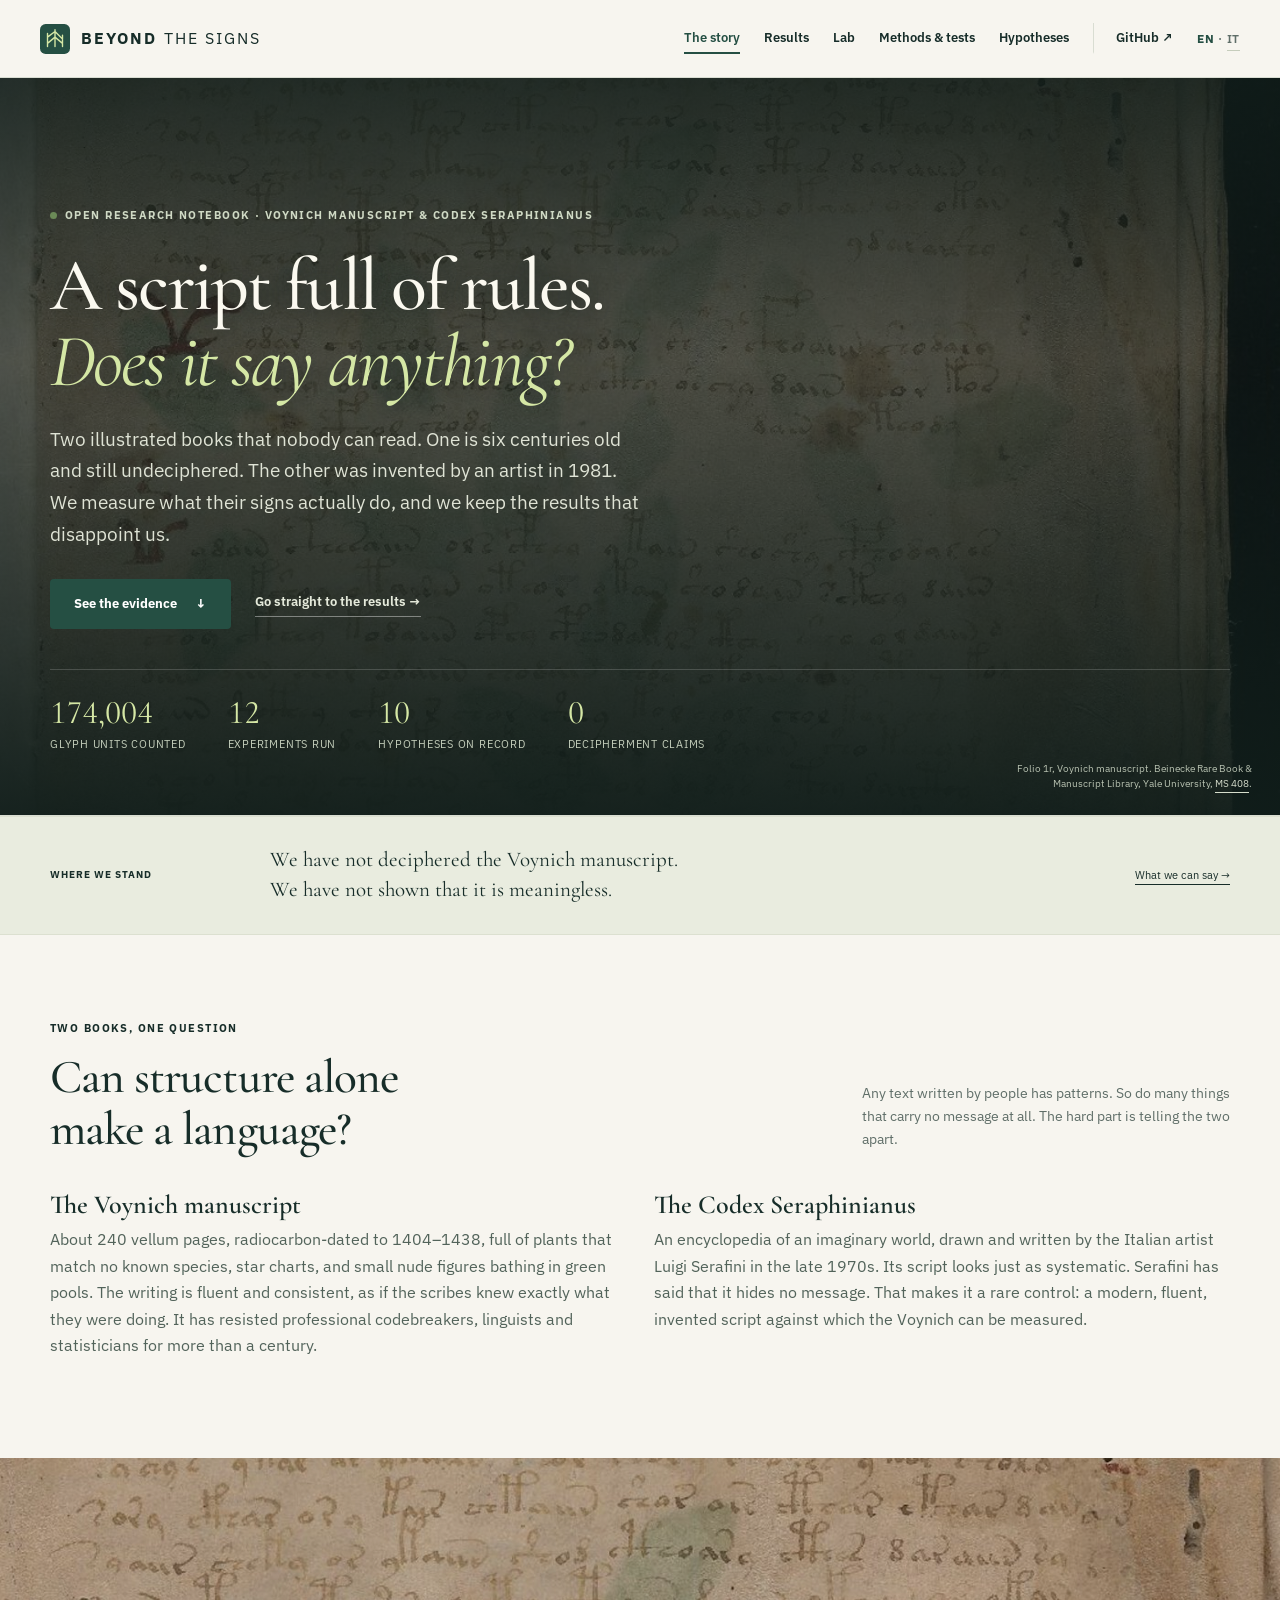
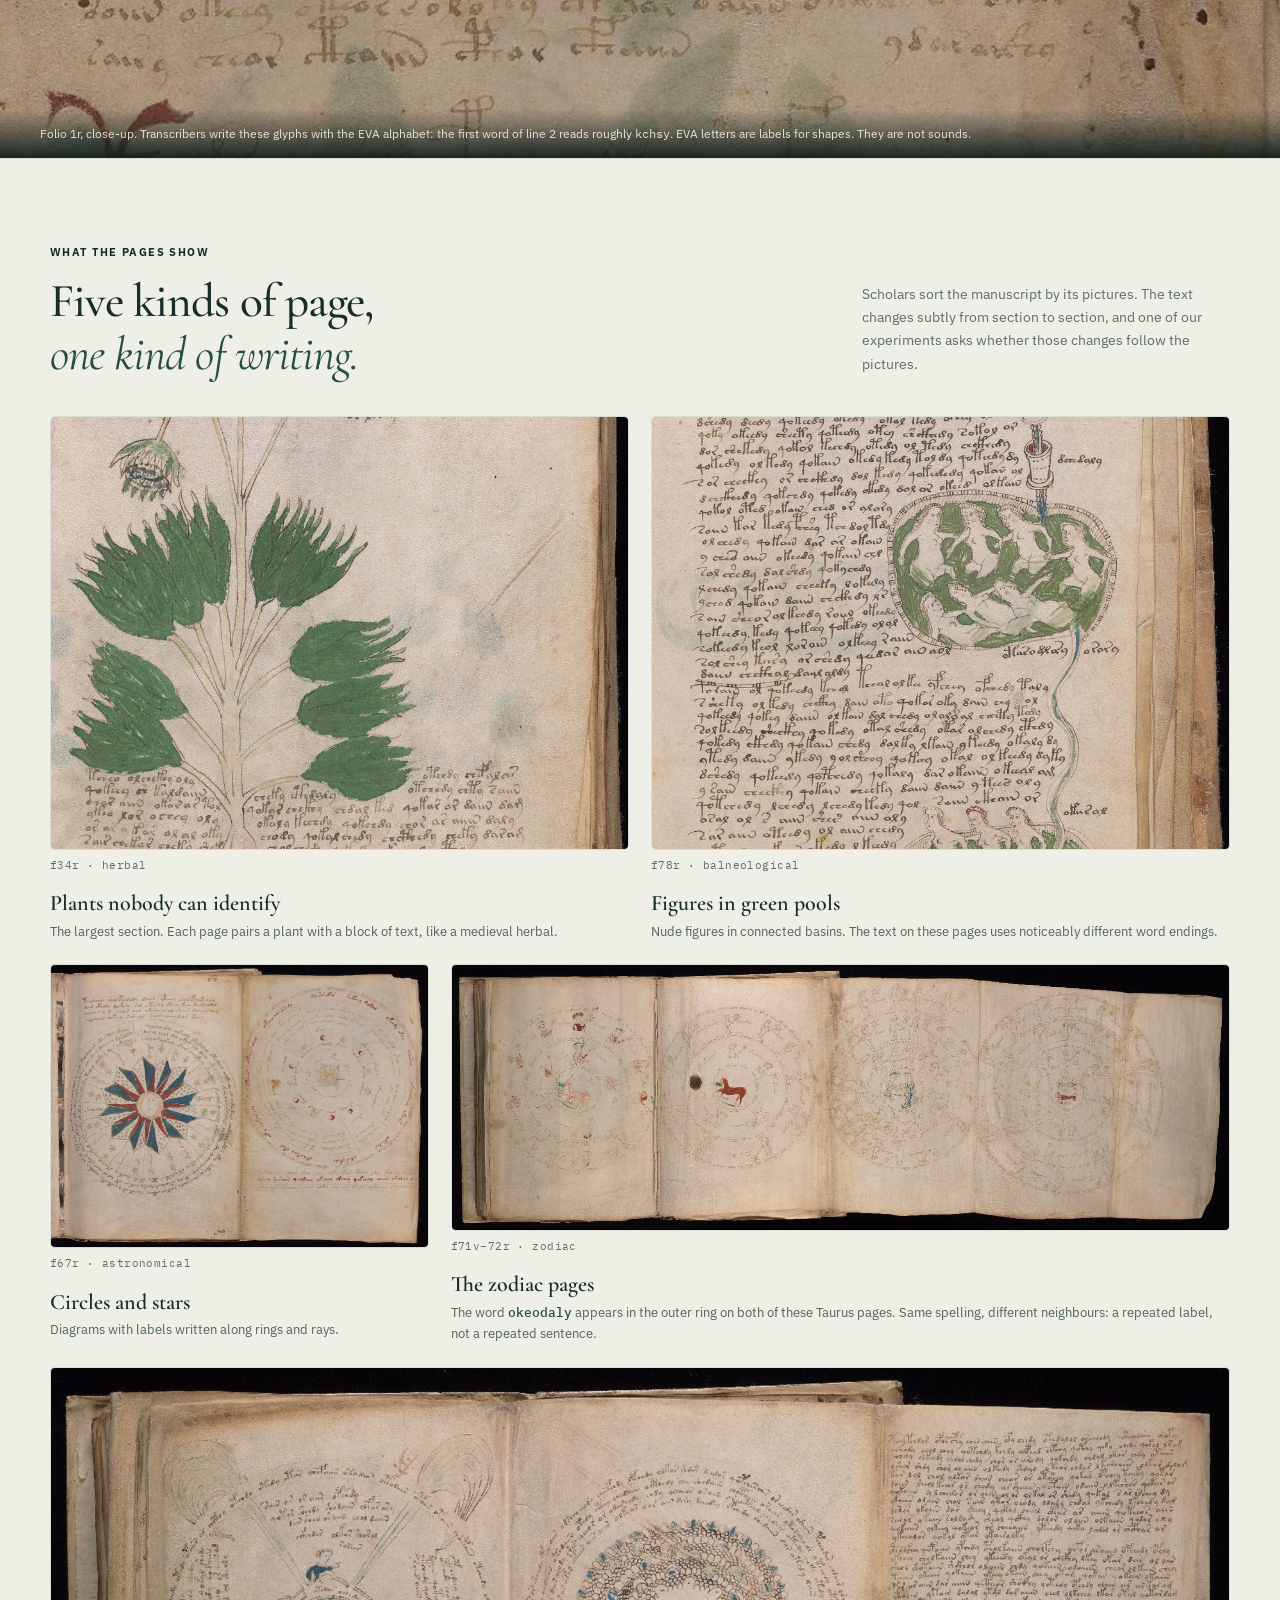
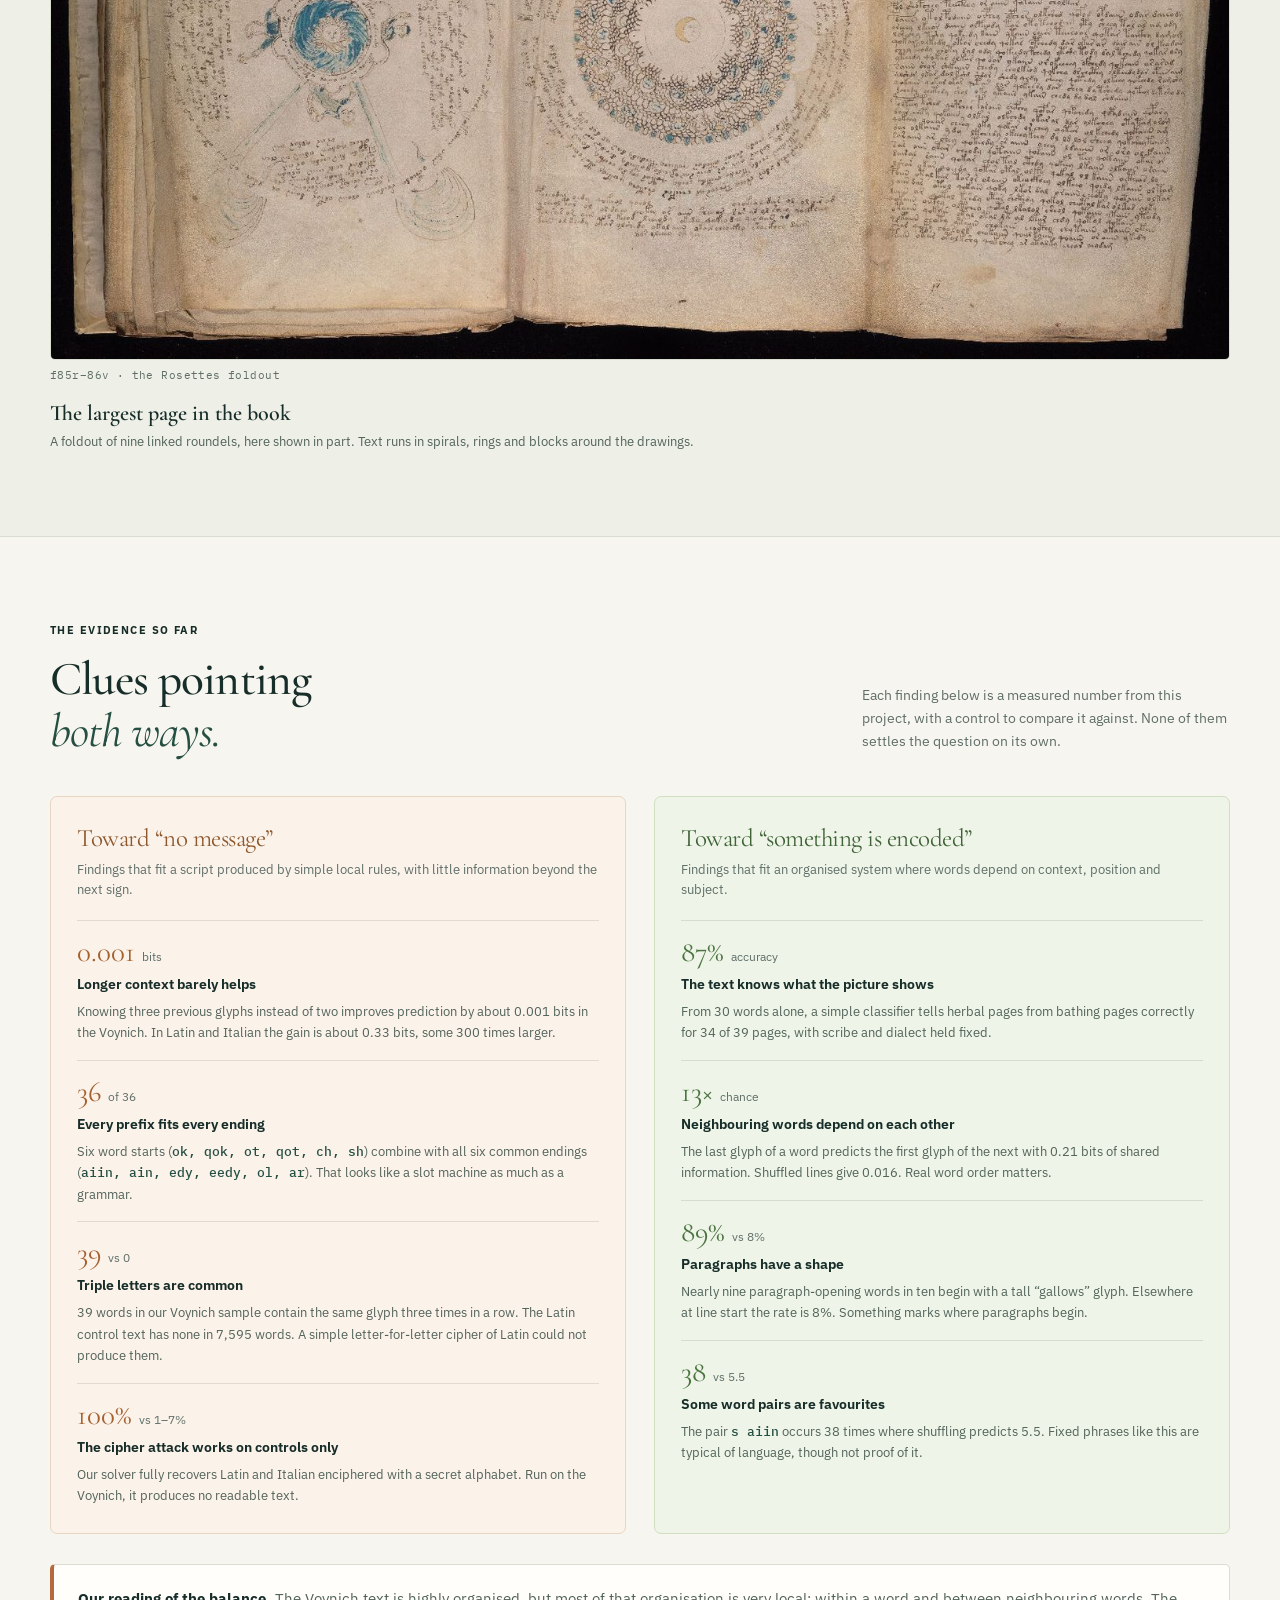
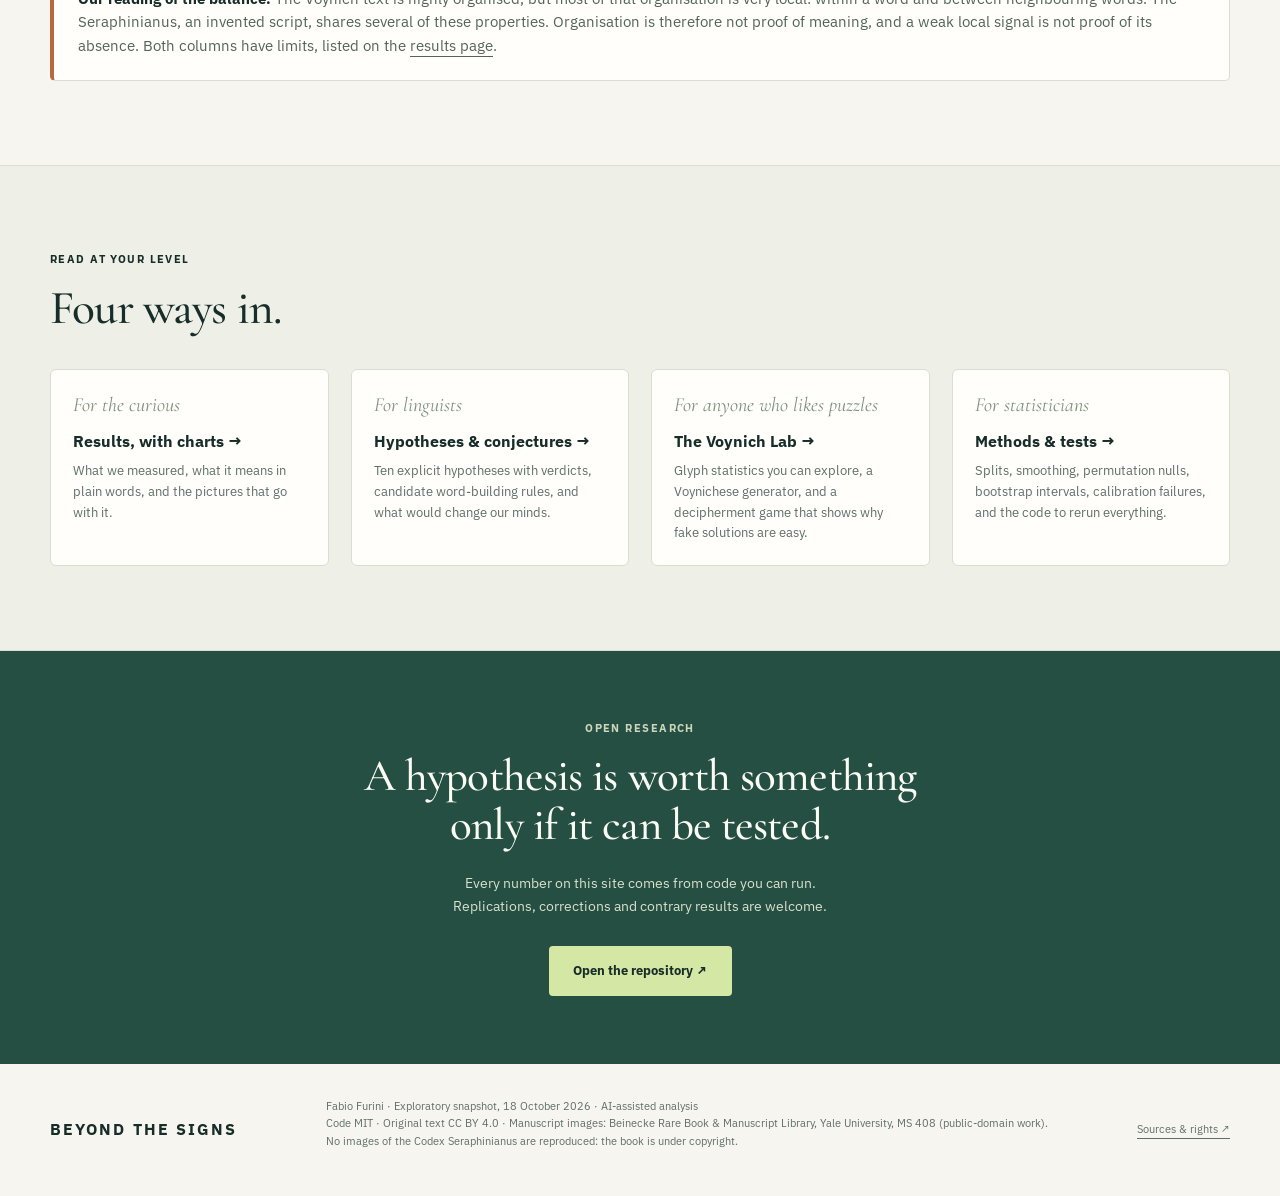
==== commit da64a387: "Add Italian version of the website - Five translated pages in docs/it/ sharing styles, scripts and i" ====
--- a/docs/index.html
+++ b/docs/index.html
@@ -6,6 +6,8 @@
 <title>Beyond the Signs</title>
 <meta name="description" content="An open, reproducible research notebook on the Voynich manuscript and the Codex Seraphinianus: what statistics can and cannot tell us about an unread script.">
 <meta name="theme-color" content="#101d1a">
+<link rel="alternate" hreflang="it" href="it/index.html">
+<link rel="alternate" hreflang="en" href="index.html">
 <link rel="icon" href="assets/mark.svg" type="image/svg+xml">
 <link rel="preconnect" href="https://fonts.googleapis.com">
 <link rel="preconnect" href="https://fonts.gstatic.com" crossorigin>
@@ -25,6 +27,7 @@
     <a href="methods.html">Methods &amp; tests</a>
     <a href="hypotheses.html">Hypotheses</a>
     <a class="nav-repo" href="https://github.com/fabiofurini/voynich-seraphinianus-lab">GitHub ↗</a>
+    <span class="lang-switch"><b>EN</b> · <a href="it/index.html" hreflang="it" lang="it">IT</a></span>
   </nav>
 </header>
 
--- a/docs/styles.css
+++ b/docs/styles.css
@@ -410,3 +410,9 @@
 /* lining figures wherever numbers are data */
 .num-big,.metric b,.hero-stats b,.dec-score b{font-variant-numeric:lining-nums tabular-nums}
 .glyph-pick{display:inline-flex}
+
+/* ---------- language switch ---------- */
+.lang-switch{font-size:12px;letter-spacing:.06em;color:var(--muted);white-space:nowrap}
+.lang-switch b{color:var(--green)}
+.lang-switch a{text-decoration:none;border-bottom:1px solid var(--line-2)}
+.lang-switch a:hover{color:var(--orange)}
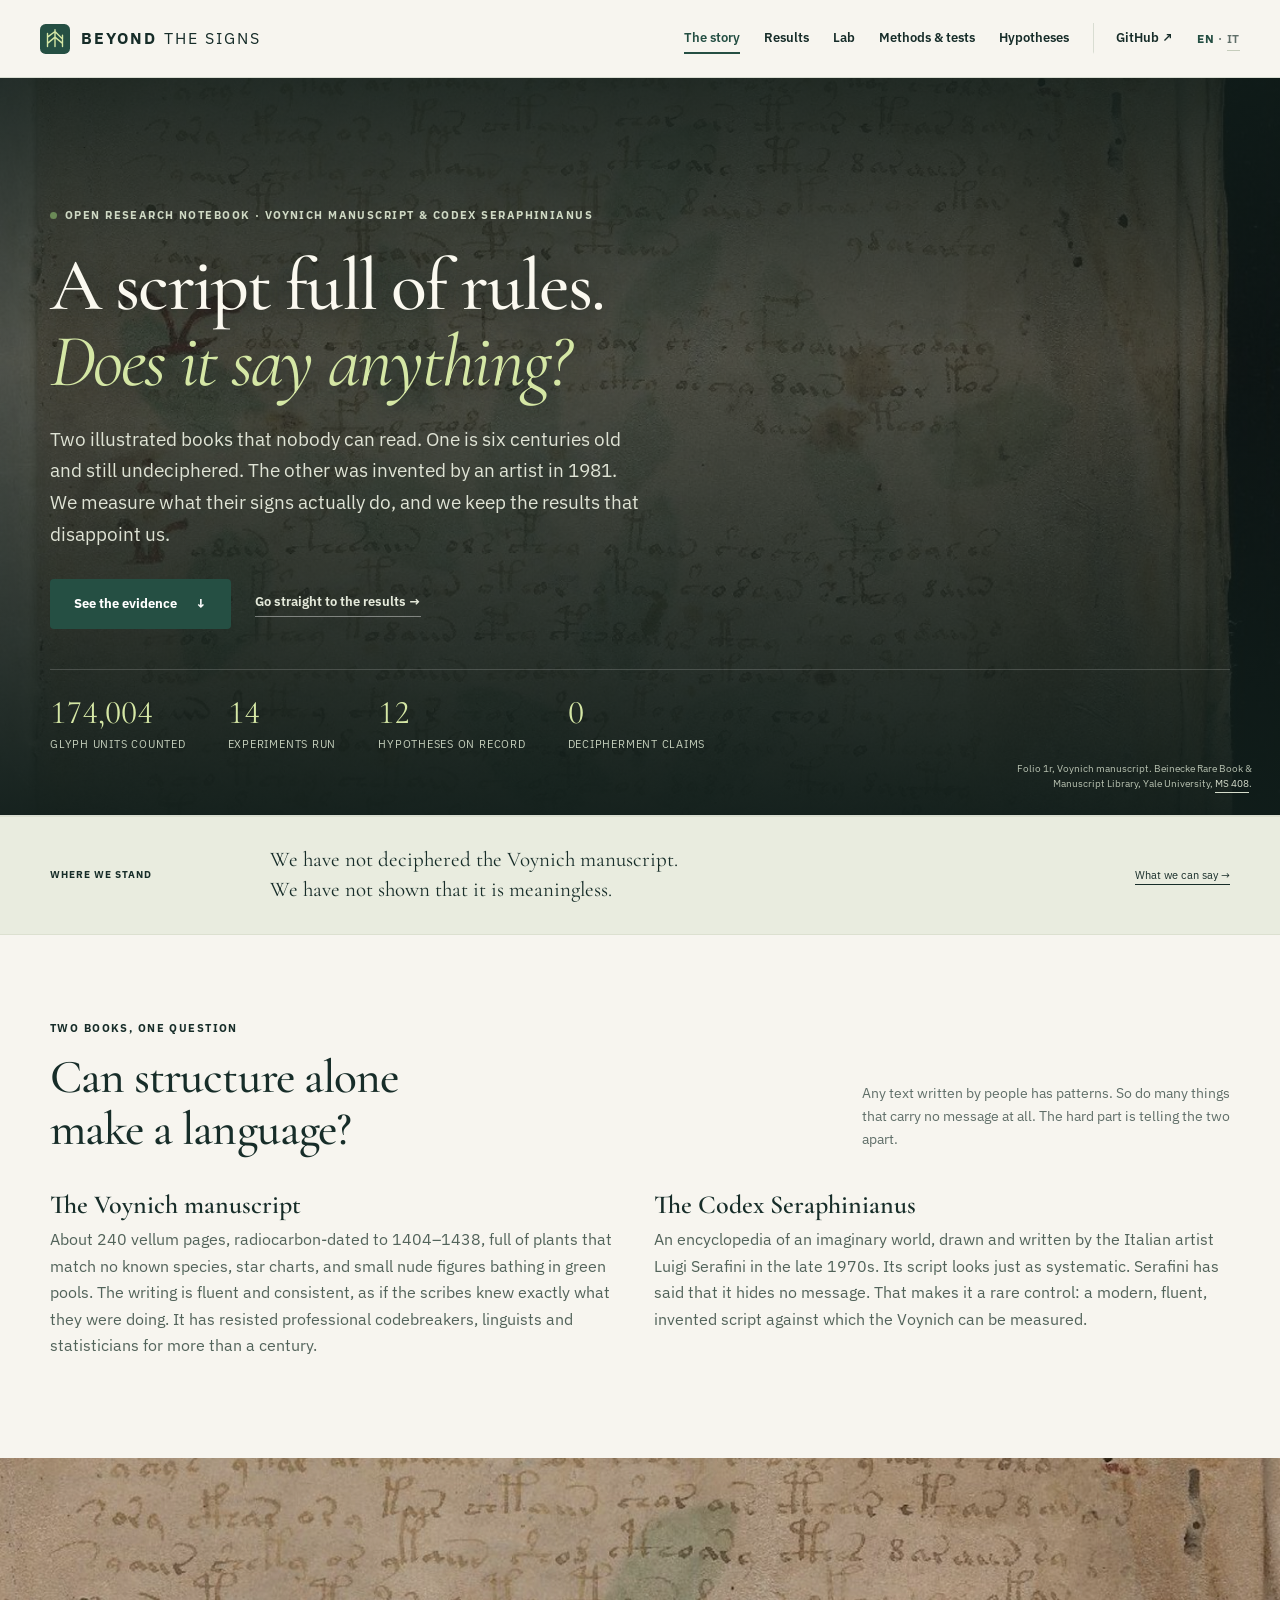
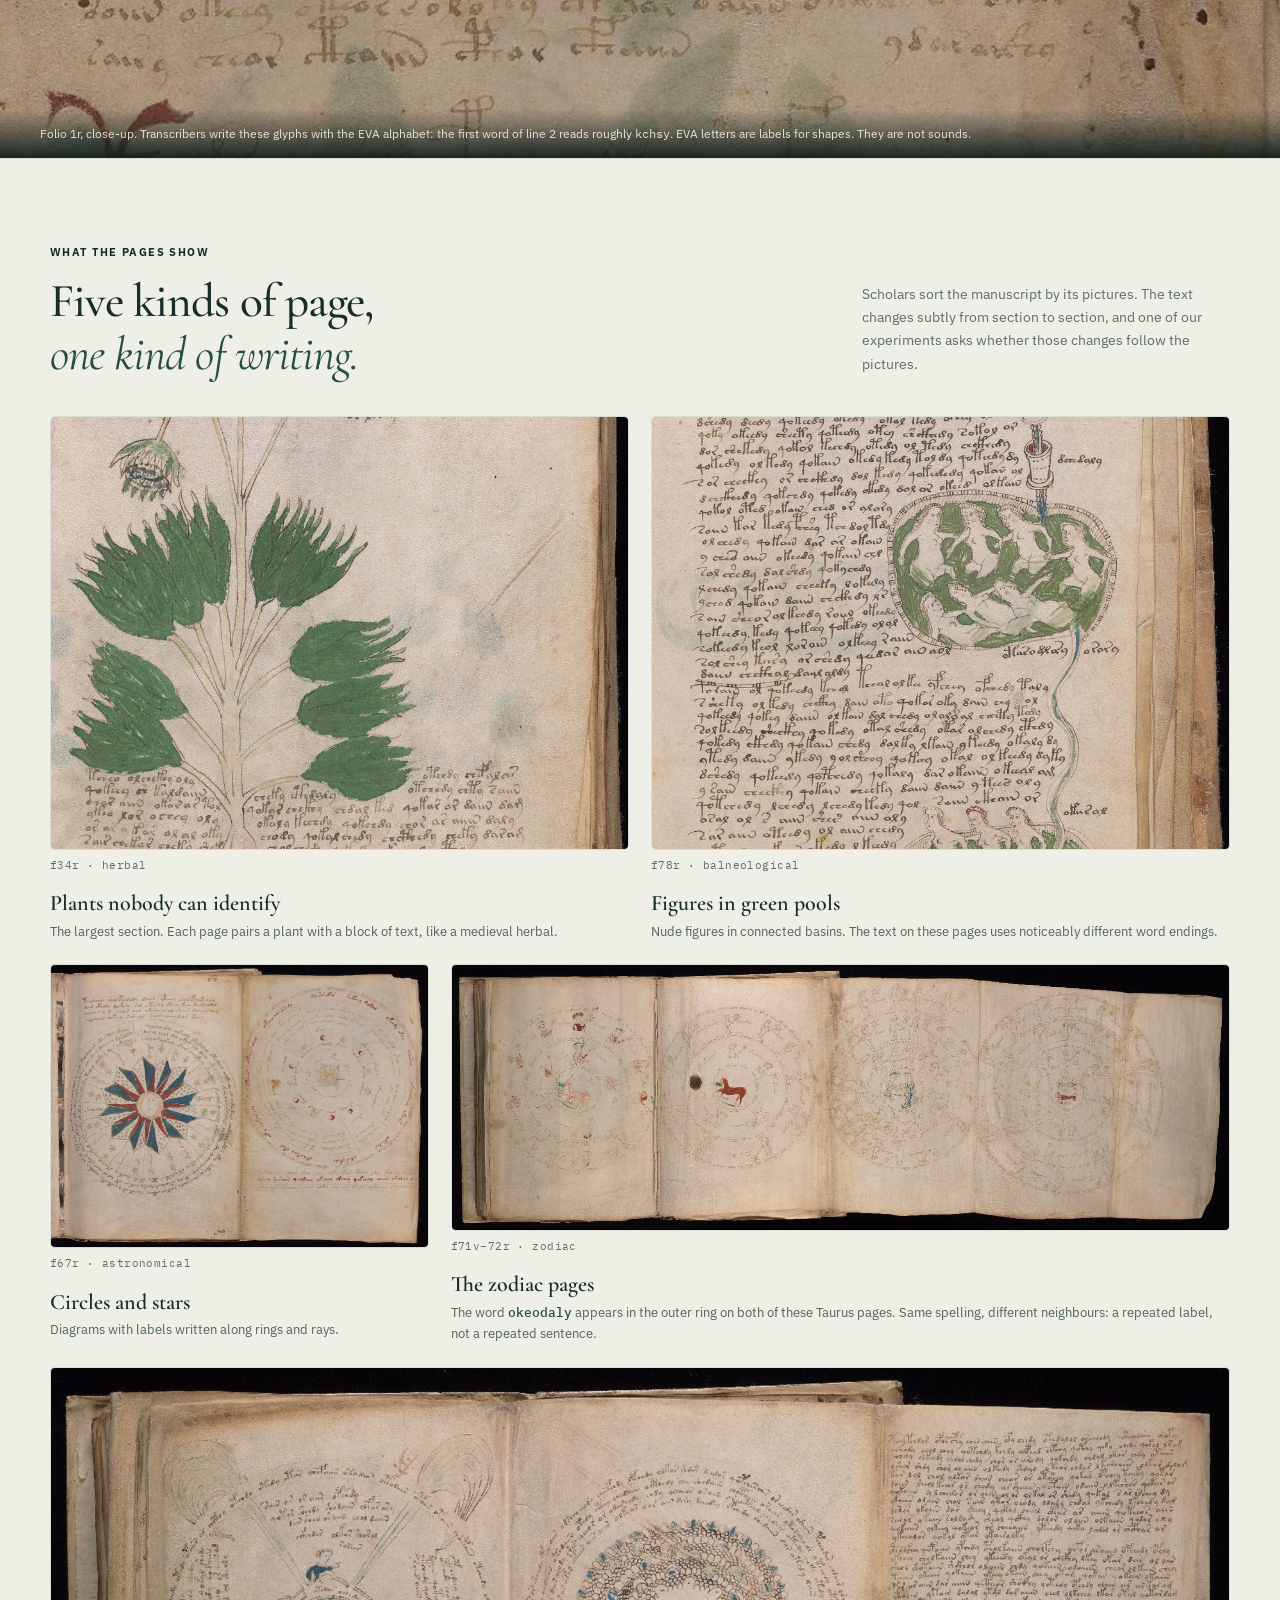
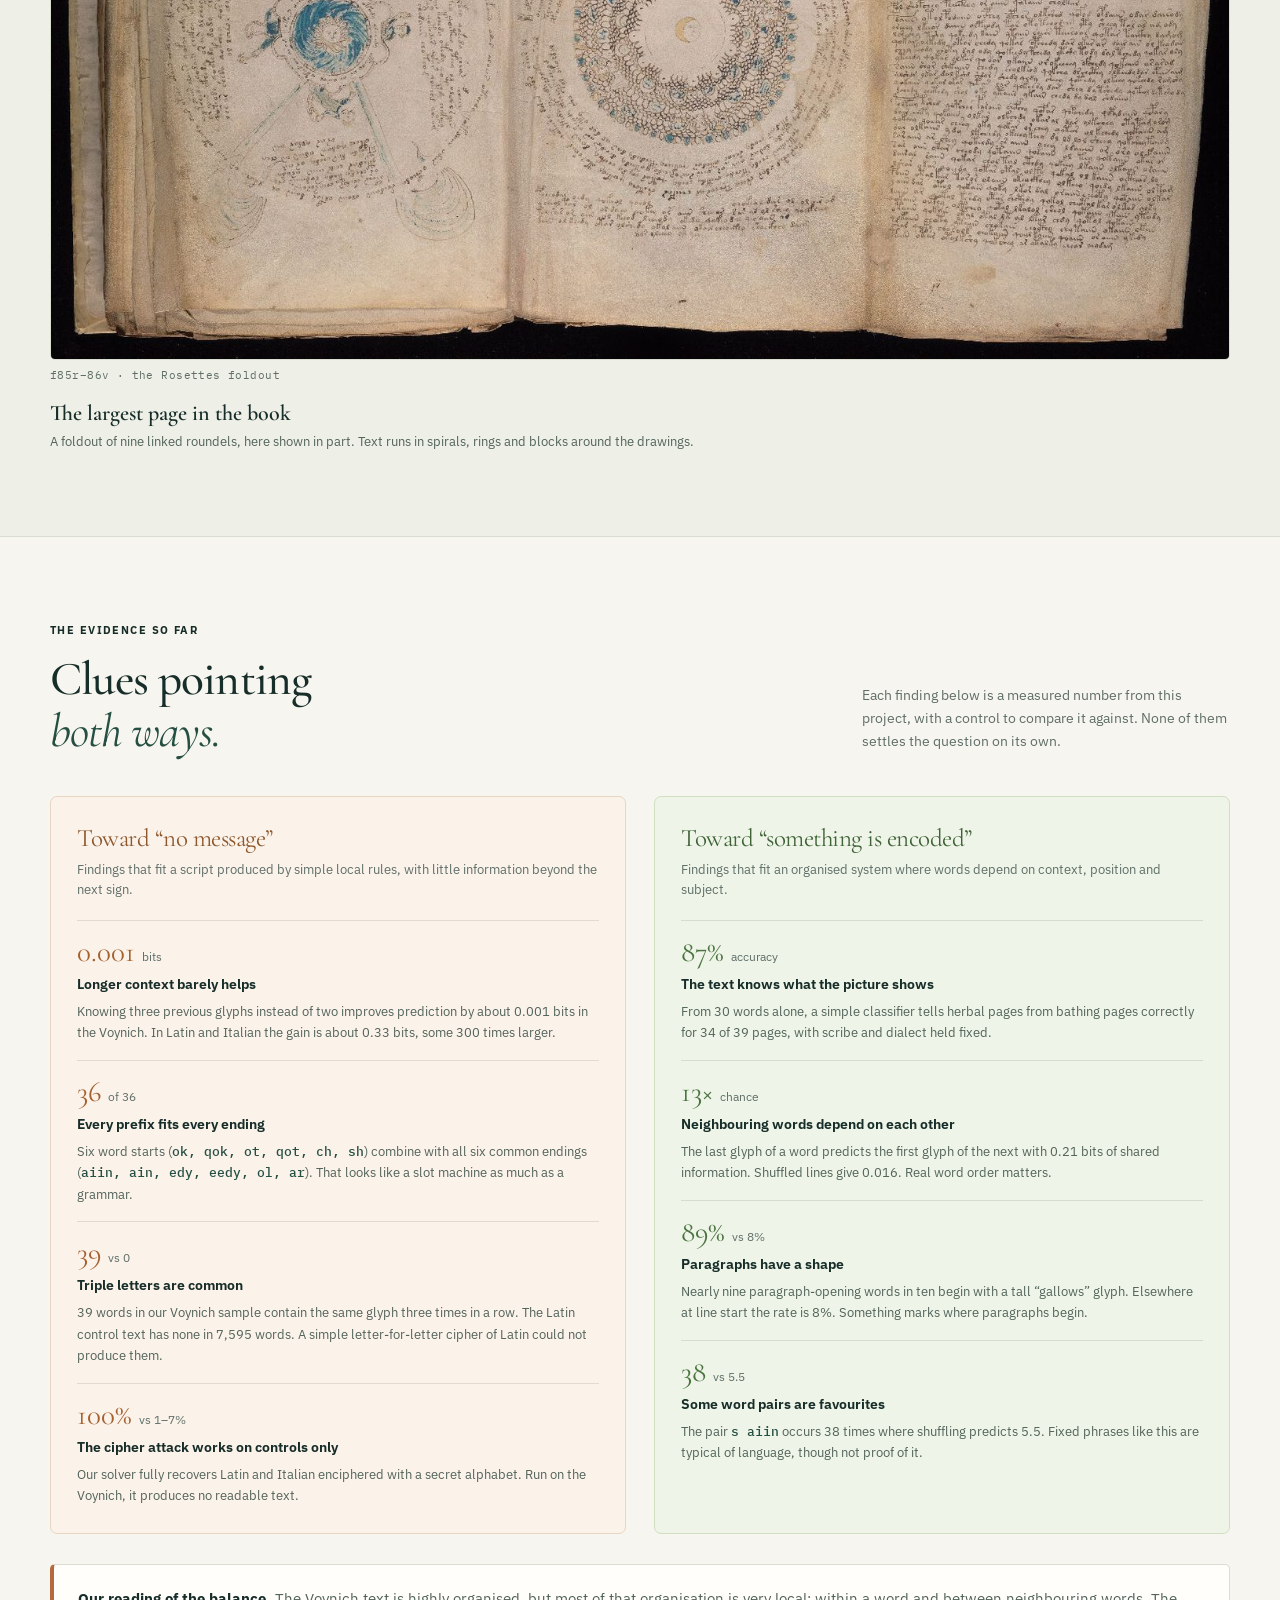
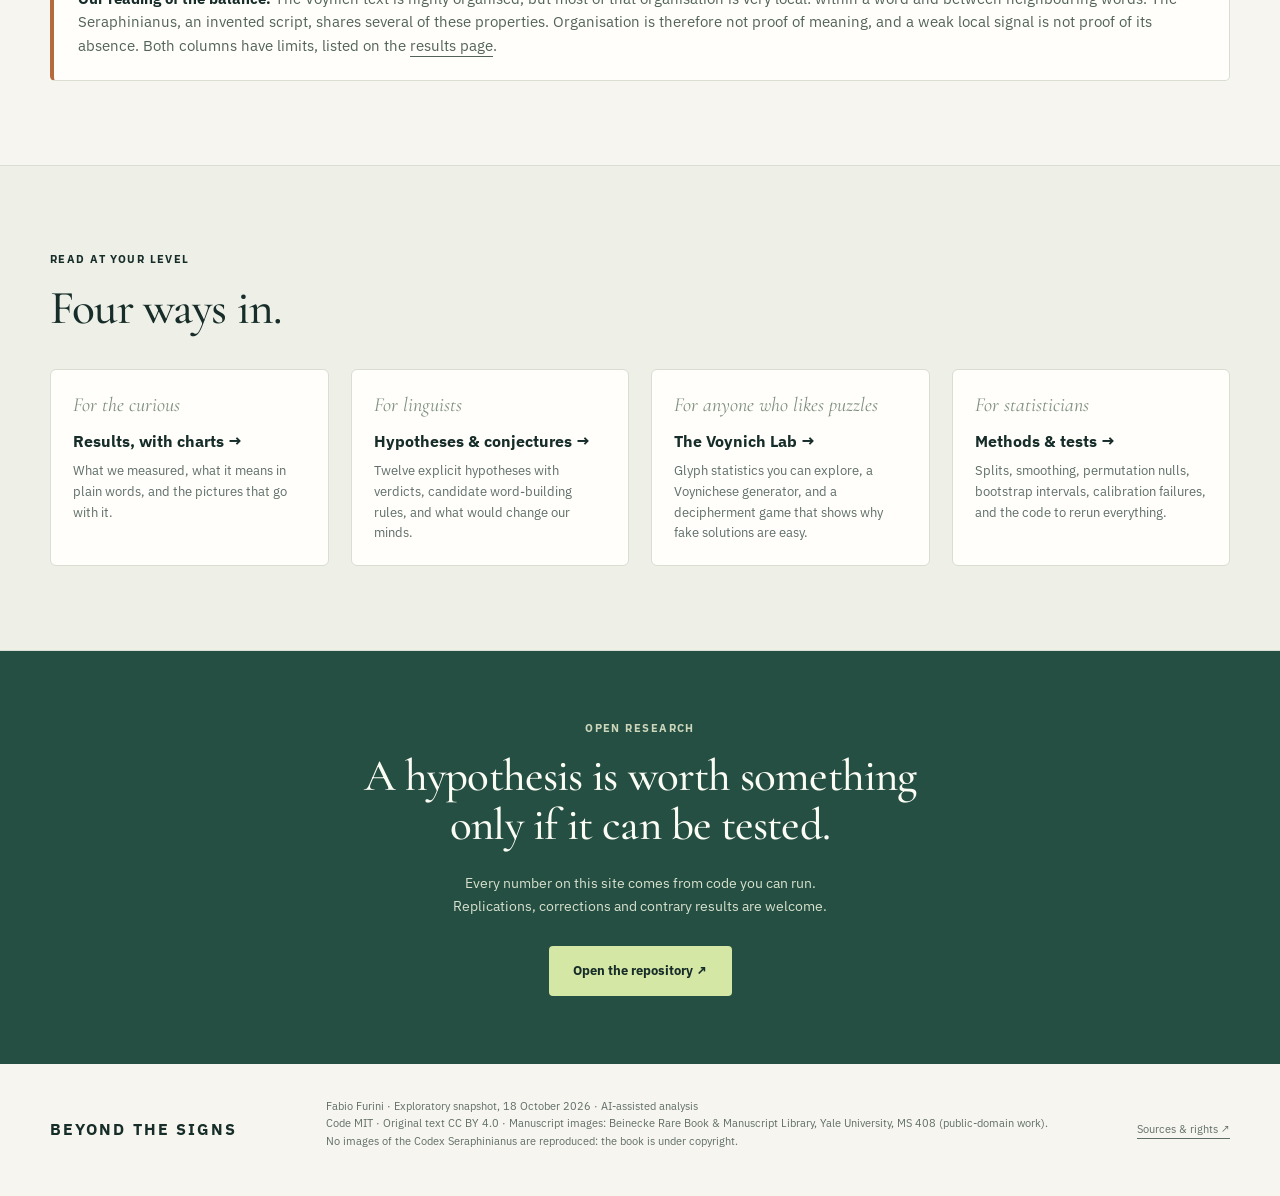
==== commit b3fc502c: "Align website with E13-E14 in both languages - Results: Finding 7 (Linear B footholds) with table, c" ====
--- a/docs/index.html
+++ b/docs/index.html
@@ -44,8 +44,8 @@
     </div>
     <div class="hero-stats" aria-label="Project in numbers">
       <div><b>174,004</b><span>glyph units counted</span></div>
-      <div><b>12</b><span>experiments run</span></div>
-      <div><b>10</b><span>hypotheses on record</span></div>
+      <div><b>14</b><span>experiments run</span></div>
+      <div><b>12</b><span>hypotheses on record</span></div>
       <div><b>0</b><span>decipherment claims</span></div>
     </div>
   </div>
@@ -210,7 +210,7 @@
       <a href="hypotheses.html">
         <span class="n">For linguists</span>
         <h3>Hypotheses &amp; conjectures →</h3>
-        <p>Ten explicit hypotheses with verdicts, candidate word-building rules, and what would change our minds.</p>
+        <p>Twelve explicit hypotheses with verdicts, candidate word-building rules, and what would change our minds.</p>
       </a>
       <a href="lab.html">
         <span class="n">For anyone who likes puzzles</span>
--- a/docs/styles.css
+++ b/docs/styles.css
@@ -416,3 +416,6 @@
 .lang-switch b{color:var(--green)}
 .lang-switch a{text-decoration:none;border-bottom:1px solid var(--line-2)}
 .lang-switch a:hover{color:var(--orange)}
+
+/* keep short statistics on one line */
+td.num{white-space:nowrap}
